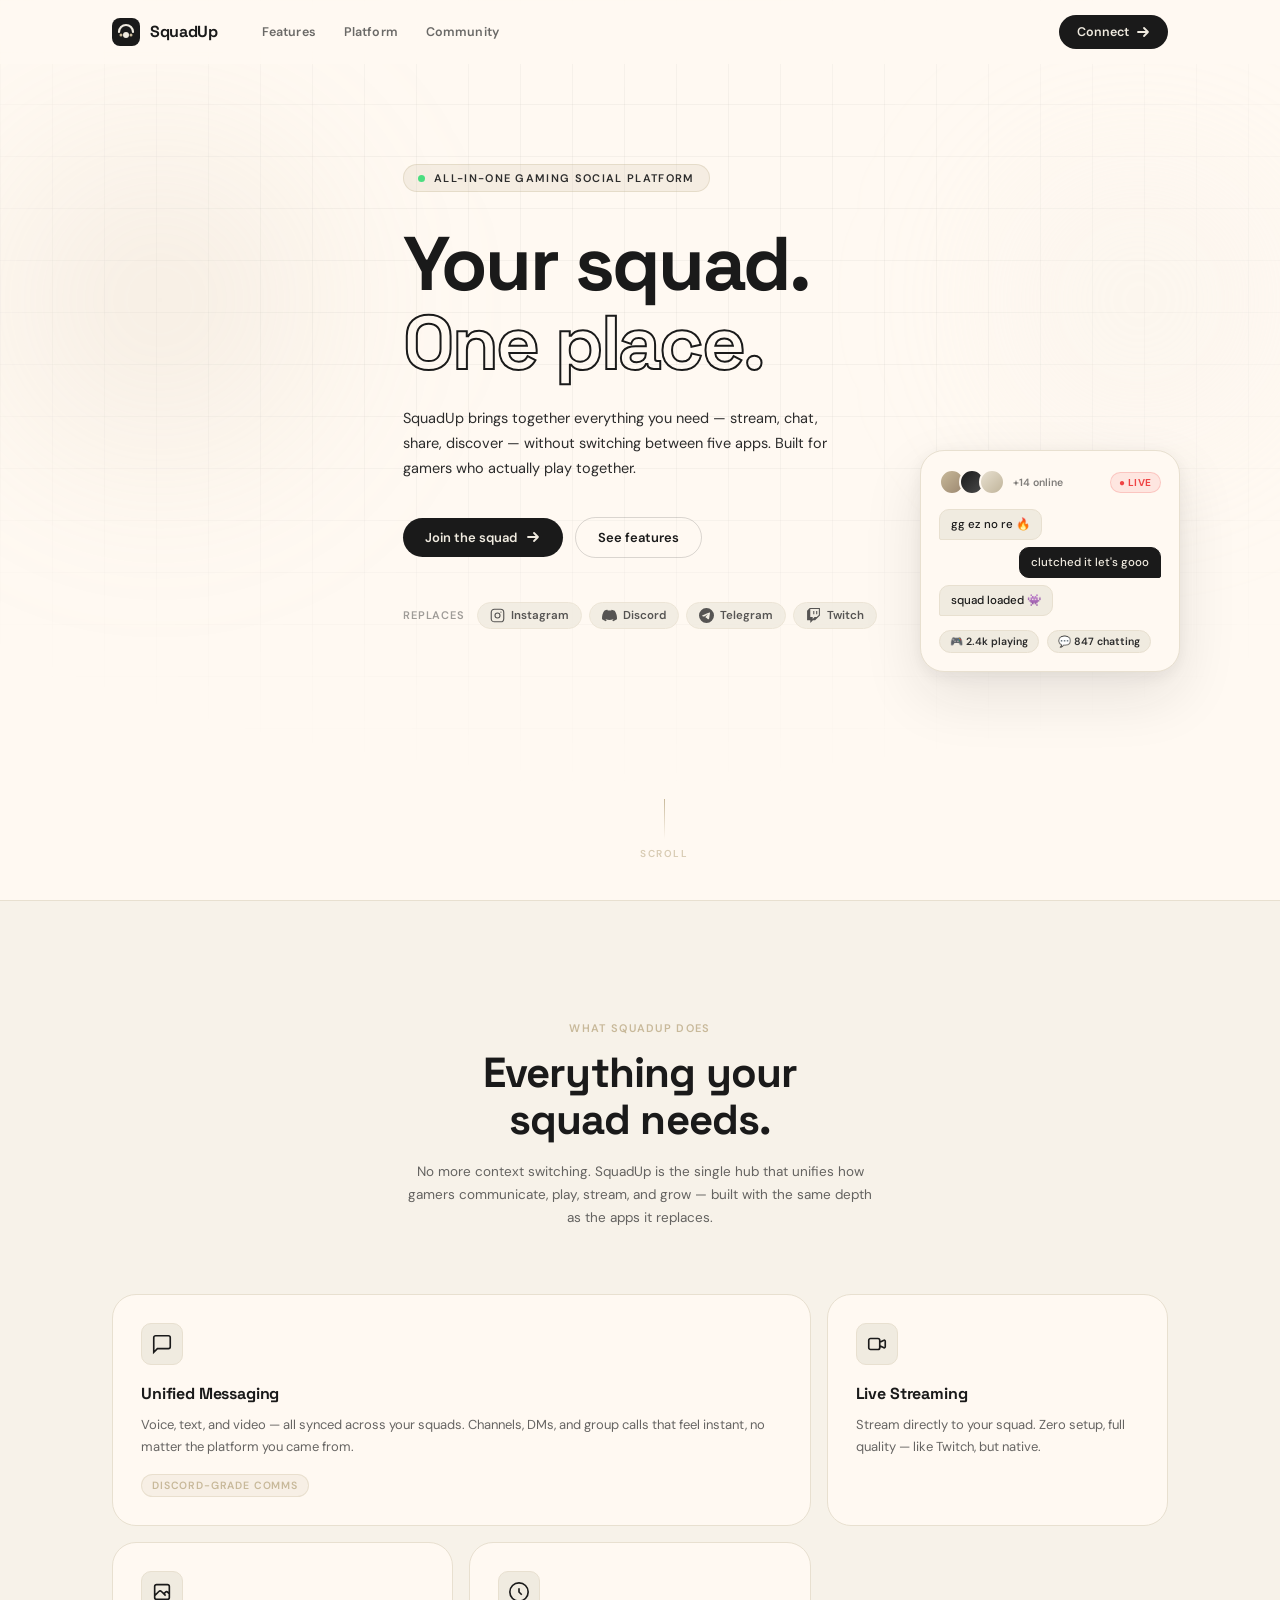
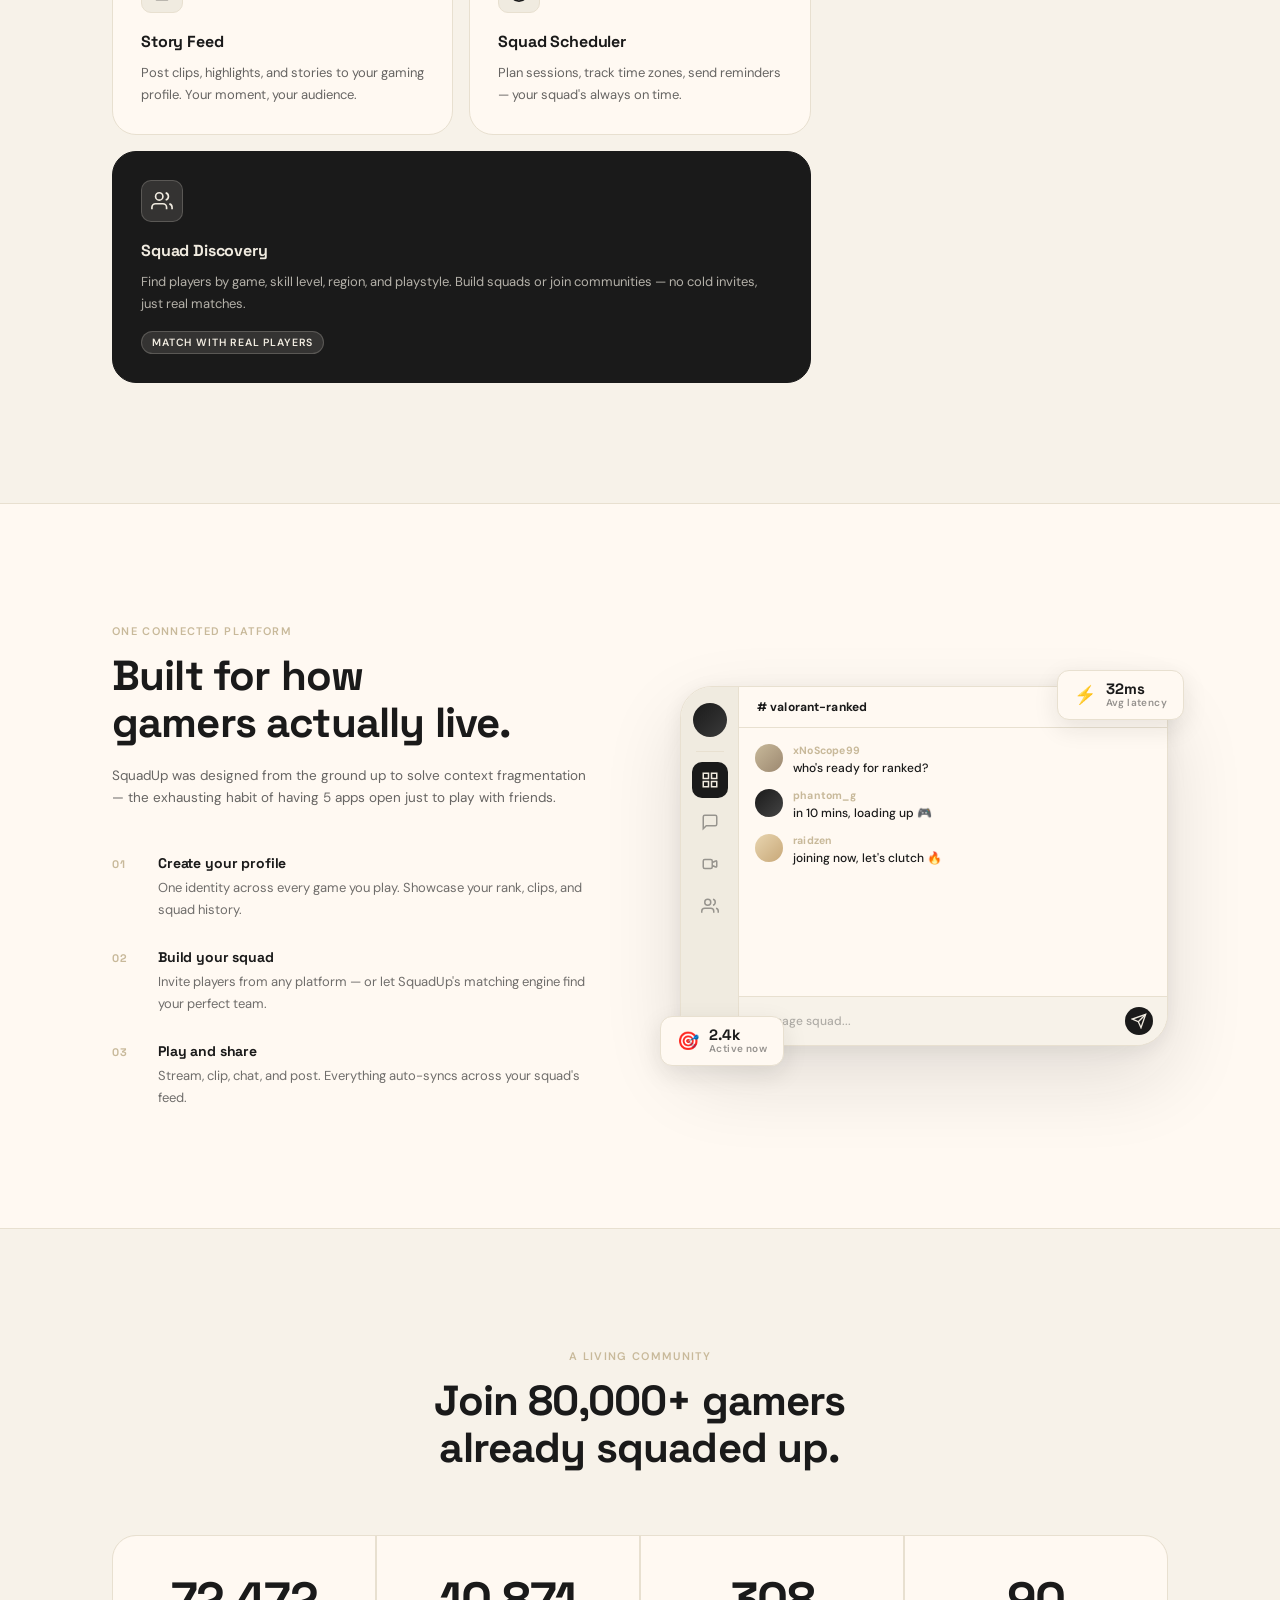
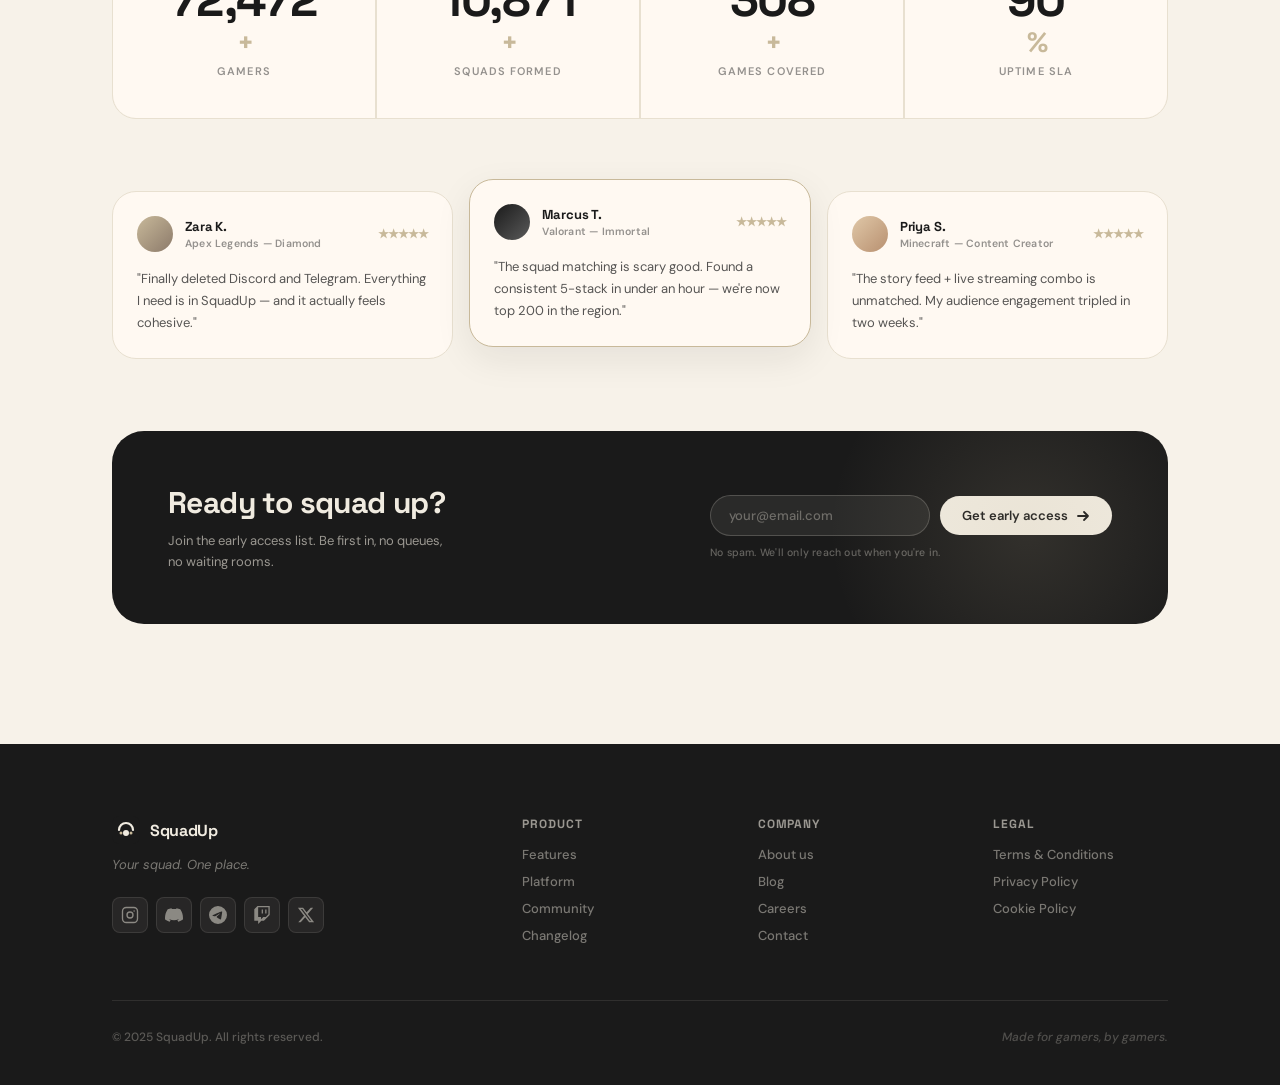
==== index.html @ 1b9f2c8a "Add files via upload" ====
<!DOCTYPE html>
<html lang="en">
<head>
  <meta charset="UTF-8" />
  <meta name="viewport" content="width=device-width, initial-scale=1.0"/>
  <title>SquadUp — One Platform. Every Gamer.</title>
  <link rel="stylesheet" href="style.css" />
  <link rel="preconnect" href="https://fonts.googleapis.com" />
  <link rel="preconnect" href="https://fonts.gstatic.com" crossorigin />
  <link href="https://fonts.googleapis.com/css2?family=DM+Sans:wght@300;400;500;600;700&family=Space+Grotesk:wght@400;500;600;700&display=swap" rel="stylesheet" />
</head>
<body>

  <!-- ═══════════════════ NAVBAR ═══════════════════ -->
  <nav class="navbar" id="navbar">
    <div class="nav-inner">
      <a href="#" class="nav-logo">
        <div class="logo-mark">
          <svg width="28" height="28" viewBox="0 0 28 28" fill="none" xmlns="http://www.w3.org/2000/svg">
            <rect width="28" height="28" rx="8" fill="#1a1a1a"/>
            <path d="M7 14C7 10.134 10.134 7 14 7C17.866 7 21 10.134 21 14" stroke="#f0ebe0" stroke-width="2.2" stroke-linecap="round"/>
            <circle cx="14" cy="17" r="3" fill="#f0ebe0"/>
            <circle cx="9" cy="17" r="1.5" fill="#c8b99a"/>
            <circle cx="19" cy="17" r="1.5" fill="#c8b99a"/>
          </svg>
        </div>
        <span class="logo-text">SquadUp</span>
      </a>

      <ul class="nav-links">
        <li><a href="#features" class="nav-link">Features</a></li>
        <li><a href="#platform" class="nav-link">Platform</a></li>
        <li><a href="#community" class="nav-link">Community</a></li>
      </ul>

      <div class="nav-right">
        <a href="#connect" class="btn-connect">
          <span>Connect</span>
          <svg width="14" height="14" viewBox="0 0 14 14" fill="none">
            <path d="M2 7H12M12 7L8 3M12 7L8 11" stroke="currentColor" stroke-width="1.8" stroke-linecap="round" stroke-linejoin="round"/>
          </svg>
        </a>
      </div>

      <button class="nav-hamburger" id="navHamburger" aria-label="Menu">
        <span></span><span></span><span></span>
      </button>
    </div>

    <!-- Mobile menu -->
    <div class="mobile-menu" id="mobileMenu">
      <a href="#features" class="mobile-link">Features</a>
      <a href="#platform" class="mobile-link">Platform</a>
      <a href="#community" class="mobile-link">Community</a>
      <a href="#connect" class="btn-connect mobile-btn">Connect</a>
    </div>
  </nav>

  <!-- ═══════════════════ HERO ═══════════════════ -->
  <section class="hero" id="hero">
    <div class="hero-bg-grid"></div>

    <div class="hero-orb hero-orb--1"></div>
    <div class="hero-orb hero-orb--2"></div>

    <div class="hero-inner">
      <div class="hero-eyebrow reveal">
        <span class="dot-pulse"></span>
        All-in-one gaming social platform
      </div>

      <h1 class="hero-title reveal reveal--delay-1">
        Your squad.<br/>
        <em>One place.</em>
      </h1>

      <p class="hero-sub reveal reveal--delay-2">
        SquadUp brings together everything you need — stream, chat, share, discover —
        without switching between five apps. Built for gamers who actually play together.
      </p>

      <div class="hero-cta reveal reveal--delay-3">
        <a href="#connect" class="btn-primary">
          Join the squad
          <svg width="16" height="16" viewBox="0 0 16 16" fill="none">
            <path d="M3 8H13M13 8L9 4M13 8L9 12" stroke="currentColor" stroke-width="1.8" stroke-linecap="round" stroke-linejoin="round"/>
          </svg>
        </a>
        <a href="#features" class="btn-ghost">See features</a>
      </div>

      <div class="hero-platforms reveal reveal--delay-4">
        <span class="platform-label">Replaces</span>
        <div class="platform-pills">
          <div class="pill">
            <!-- Instagram icon -->
            <svg width="15" height="15" viewBox="0 0 24 24" fill="none" stroke="currentColor" stroke-width="1.8"><rect x="2" y="2" width="20" height="20" rx="5" ry="5"/><circle cx="12" cy="12" r="4"/><circle cx="17.5" cy="6.5" r="1" fill="currentColor" stroke="none"/></svg>
            Instagram
          </div>
          <div class="pill">
            <!-- Discord icon -->
            <svg width="15" height="15" viewBox="0 0 24 24" fill="currentColor"><path d="M20.317 4.37a19.791 19.791 0 0 0-4.885-1.515.074.074 0 0 0-.079.037c-.21.375-.444.864-.608 1.25a18.27 18.27 0 0 0-5.487 0 12.64 12.64 0 0 0-.617-1.25.077.077 0 0 0-.079-.037A19.736 19.736 0 0 0 3.677 4.37a.07.07 0 0 0-.032.027C.533 9.046-.32 13.58.099 18.057a.082.082 0 0 0 .031.057 19.9 19.9 0 0 0 5.993 3.03.078.078 0 0 0 .084-.028c.462-.63.874-1.295 1.226-1.994a.076.076 0 0 0-.041-.106 13.107 13.107 0 0 1-1.872-.892.077.077 0 0 1-.008-.128 10.2 10.2 0 0 0 .372-.292.074.074 0 0 1 .077-.01c3.928 1.793 8.18 1.793 12.062 0a.074.074 0 0 1 .078.01c.12.098.246.198.373.292a.077.077 0 0 1-.006.127 12.299 12.299 0 0 1-1.873.892.077.077 0 0 0-.041.107c.36.698.772 1.362 1.225 1.993a.076.076 0 0 0 .084.028 19.839 19.839 0 0 0 6.002-3.03.077.077 0 0 0 .032-.054c.5-5.177-.838-9.674-3.549-13.66a.061.061 0 0 0-.031-.03z"/></svg>
            Discord
          </div>
          <div class="pill">
            <!-- Telegram icon -->
            <svg width="15" height="15" viewBox="0 0 24 24" fill="currentColor"><path d="M11.944 0A12 12 0 0 0 0 12a12 12 0 0 0 12 12 12 12 0 0 0 12-12A12 12 0 0 0 12 0a12 12 0 0 0-.056 0zm4.962 7.224c.1-.002.321.023.465.14a.506.506 0 0 1 .171.325c.016.093.036.306.02.472-.18 1.898-.96 6.502-1.36 8.627-.168.9-.499 1.201-.82 1.23-.696.065-1.225-.46-1.9-.902-1.056-.693-1.653-1.124-2.678-1.8-1.185-.78-.417-1.21.258-1.91.177-.184 3.247-2.977 3.307-3.23.007-.032.014-.15-.056-.212s-.174-.041-.249-.024c-.106.024-1.793 1.14-5.061 3.345-.48.33-.913.49-1.302.48-.428-.008-1.252-.241-1.865-.44-.752-.245-1.349-.374-1.297-.789.027-.216.325-.437.893-.663 3.498-1.524 5.83-2.529 6.998-3.014 3.332-1.386 4.025-1.627 4.476-1.635z"/></svg>
            Telegram
          </div>
          <div class="pill">
            <!-- Twitch icon -->
            <svg width="15" height="15" viewBox="0 0 24 24" fill="currentColor"><path d="M11.571 4.714h1.715v5.143H11.57zm4.715 0H18v5.143h-1.714zM6 0L1.714 4.286v15.428h5.143V24l4.286-4.286h3.428L22.286 12V0zm14.571 11.143l-3.428 3.428h-3.429l-3 3v-3H6.857V1.714h13.714z"/></svg>
            Twitch
          </div>
        </div>
      </div>
    </div>

    <div class="hero-scroll-hint reveal reveal--delay-5">
      <div class="scroll-line"></div>
      <span>scroll</span>
    </div>

    <!-- Floating UI card mockup -->
    <div class="hero-card-float reveal reveal--delay-3">
      <div class="card-mock">
        <div class="card-mock-header">
          <div class="avatar-row">
            <div class="avatar av1"></div>
            <div class="avatar av2"></div>
            <div class="avatar av3"></div>
            <span class="av-count">+14 online</span>
          </div>
          <span class="live-badge">● LIVE</span>
        </div>
        <div class="card-mock-body">
          <div class="msg-row">
            <div class="msg-bubble">gg ez no re 🔥</div>
          </div>
          <div class="msg-row msg-row--alt">
            <div class="msg-bubble msg-bubble--alt">clutched it let's gooo</div>
          </div>
          <div class="msg-row">
            <div class="msg-bubble">squad loaded 👾</div>
          </div>
        </div>
        <div class="card-mock-footer">
          <div class="stat-chip">🎮 2.4k playing</div>
          <div class="stat-chip">💬 847 chatting</div>
        </div>
      </div>
    </div>
  </section>

  <!-- ═══════════════════ SECTION 1 — FEATURES ═══════════════════ -->
  <section class="section features-section" id="features">
    <div class="section-inner">
      <div class="section-header reveal">
        <p class="section-eyebrow">What SquadUp does</p>
        <h2 class="section-title">Everything your<br/>squad needs.</h2>
        <p class="section-desc">No more context switching. SquadUp is the single hub that unifies how gamers communicate, play, stream, and grow — built with the same depth as the apps it replaces.</p>
      </div>

      <div class="features-grid">
        <div class="feature-card feature-card--large reveal">
          <div class="feature-icon">
            <svg width="22" height="22" viewBox="0 0 24 24" fill="none" stroke="currentColor" stroke-width="1.8"><path d="M21 15a2 2 0 0 1-2 2H7l-4 4V5a2 2 0 0 1 2-2h14a2 2 0 0 1 2 2z"/></svg>
          </div>
          <h3 class="feature-title">Unified Messaging</h3>
          <p class="feature-body">Voice, text, and video — all synced across your squads. Channels, DMs, and group calls that feel instant, no matter the platform you came from.</p>
          <div class="feature-tag">Discord-grade comms</div>
        </div>

        <div class="feature-card reveal reveal--delay-1">
          <div class="feature-icon">
            <svg width="22" height="22" viewBox="0 0 24 24" fill="none" stroke="currentColor" stroke-width="1.8"><path d="M15 10l4.553-2.069A1 1 0 0 1 21 8.87v6.26a1 1 0 0 1-1.447.9L15 14M3 8a2 2 0 0 1 2-2h8a2 2 0 0 1 2 2v8a2 2 0 0 1-2 2H5a2 2 0 0 1-2-2V8z"/></svg>
          </div>
          <h3 class="feature-title">Live Streaming</h3>
          <p class="feature-body">Stream directly to your squad. Zero setup, full quality — like Twitch, but native.</p>
        </div>

        <div class="feature-card reveal reveal--delay-2">
          <div class="feature-icon">
            <svg width="22" height="22" viewBox="0 0 24 24" fill="none" stroke="currentColor" stroke-width="1.8"><path d="M4 16l4.586-4.586a2 2 0 0 1 2.828 0L16 16m-2-2l1.586-1.586a2 2 0 0 1 2.828 0L20 14m-6-6h.01M6 20h12a2 2 0 0 0 2-2V6a2 2 0 0 0-2-2H6a2 2 0 0 0-2 2v12a2 2 0 0 0 2 2z"/></svg>
          </div>
          <h3 class="feature-title">Story Feed</h3>
          <p class="feature-body">Post clips, highlights, and stories to your gaming profile. Your moment, your audience.</p>
        </div>

        <div class="feature-card reveal reveal--delay-1">
          <div class="feature-icon">
            <svg width="22" height="22" viewBox="0 0 24 24" fill="none" stroke="currentColor" stroke-width="1.8"><circle cx="12" cy="12" r="10"/><path d="M12 8v4l3 3"/></svg>
          </div>
          <h3 class="feature-title">Squad Scheduler</h3>
          <p class="feature-body">Plan sessions, track time zones, send reminders — your squad's always on time.</p>
        </div>

        <div class="feature-card feature-card--large feature-card--dark reveal reveal--delay-2">
          <div class="feature-icon feature-icon--light">
            <svg width="22" height="22" viewBox="0 0 24 24" fill="none" stroke="currentColor" stroke-width="1.8"><path d="M17 21v-2a4 4 0 0 0-4-4H5a4 4 0 0 0-4 4v2"/><circle cx="9" cy="7" r="4"/><path d="M23 21v-2a4 4 0 0 0-3-3.87M16 3.13a4 4 0 0 1 0 7.75"/></svg>
          </div>
          <h3 class="feature-title feature-title--light">Squad Discovery</h3>
          <p class="feature-body feature-body--light">Find players by game, skill level, region, and playstyle. Build squads or join communities — no cold invites, just real matches.</p>
          <div class="feature-tag feature-tag--light">Match with real players</div>
        </div>
      </div>
    </div>
  </section>

  <!-- ═══════════════════ SECTION 2 — PLATFORM ═══════════════════ -->
  <section class="section platform-section" id="platform">
    <div class="section-inner">
      <div class="platform-layout">
        <div class="platform-left reveal">
          <p class="section-eyebrow">One connected platform</p>
          <h2 class="section-title">Built for how<br/>gamers actually live.</h2>
          <p class="section-desc">SquadUp was designed from the ground up to solve context fragmentation — the exhausting habit of having 5 apps open just to play with friends.</p>

          <div class="platform-steps">
            <div class="pstep reveal">
              <div class="pstep-num">01</div>
              <div class="pstep-content">
                <h4>Create your profile</h4>
                <p>One identity across every game you play. Showcase your rank, clips, and squad history.</p>
              </div>
            </div>
            <div class="pstep reveal reveal--delay-1">
              <div class="pstep-num">02</div>
              <div class="pstep-content">
                <h4>Build your squad</h4>
                <p>Invite players from any platform — or let SquadUp's matching engine find your perfect team.</p>
              </div>
            </div>
            <div class="pstep reveal reveal--delay-2">
              <div class="pstep-num">03</div>
              <div class="pstep-content">
                <h4>Play and share</h4>
                <p>Stream, clip, chat, and post. Everything auto-syncs across your squad's feed.</p>
              </div>
            </div>
          </div>
        </div>

        <div class="platform-right reveal reveal--delay-2">
          <div class="platform-visual">
            <!-- Animated app mockup -->
            <div class="app-mockup">
              <div class="app-sidebar">
                <div class="sidebar-avatar main-av"></div>
                <div class="sidebar-divider"></div>
                <div class="sidebar-icon active">
                  <svg width="18" height="18" viewBox="0 0 24 24" fill="none" stroke="currentColor" stroke-width="2"><rect x="3" y="3" width="7" height="7"/><rect x="14" y="3" width="7" height="7"/><rect x="14" y="14" width="7" height="7"/><rect x="3" y="14" width="7" height="7"/></svg>
                </div>
                <div class="sidebar-icon">
                  <svg width="18" height="18" viewBox="0 0 24 24" fill="none" stroke="currentColor" stroke-width="2"><path d="M21 15a2 2 0 0 1-2 2H7l-4 4V5a2 2 0 0 1 2-2h14a2 2 0 0 1 2 2z"/></svg>
                </div>
                <div class="sidebar-icon">
                  <svg width="18" height="18" viewBox="0 0 24 24" fill="none" stroke="currentColor" stroke-width="2"><path d="M15 10l4.553-2.069A1 1 0 0 1 21 8.87v6.26a1 1 0 0 1-1.447.9L15 14M3 8a2 2 0 0 1 2-2h8a2 2 0 0 1 2 2v8a2 2 0 0 1-2 2H5a2 2 0 0 1-2-2V8z"/></svg>
                </div>
                <div class="sidebar-icon">
                  <svg width="18" height="18" viewBox="0 0 24 24" fill="none" stroke="currentColor" stroke-width="2"><path d="M17 21v-2a4 4 0 0 0-4-4H5a4 4 0 0 0-4 4v2"/><circle cx="9" cy="7" r="4"/><path d="M23 21v-2a4 4 0 0 0-3-3.87M16 3.13a4 4 0 0 1 0 7.75"/></svg>
                </div>
              </div>
              <div class="app-main">
                <div class="app-topbar">
                  <span class="app-channel"># valorant-ranked</span>
                  <span class="app-live-dot">● 6 online</span>
                </div>
                <div class="app-messages" id="appMessages">
                  <div class="app-msg">
                    <div class="app-msg-av"></div>
                    <div class="app-msg-content">
                      <span class="app-msg-name">xNoScope99</span>
                      <span class="app-msg-text">who's ready for ranked?</span>
                    </div>
                  </div>
                  <div class="app-msg">
                    <div class="app-msg-av av-b"></div>
                    <div class="app-msg-content">
                      <span class="app-msg-name">phantom_g</span>
                      <span class="app-msg-text">in 10 mins, loading up 🎮</span>
                    </div>
                  </div>
                  <div class="app-msg app-msg--new" id="newMsg" style="opacity:0">
                    <div class="app-msg-av av-c"></div>
                    <div class="app-msg-content">
                      <span class="app-msg-name">raidzen</span>
                      <span class="app-msg-text">joining now, let's clutch 🔥</span>
                    </div>
                  </div>
                </div>
                <div class="app-input-bar">
                  <div class="app-input-fake">Message squad...</div>
                  <div class="app-input-icon">
                    <svg width="16" height="16" viewBox="0 0 24 24" fill="none" stroke="currentColor" stroke-width="2"><line x1="22" y1="2" x2="11" y2="13"/><polygon points="22 2 15 22 11 13 2 9 22 2"/></svg>
                  </div>
                </div>
              </div>
            </div>

            <!-- Floating stats -->
            <div class="float-stat float-stat--1">
              <div class="fstat-icon">🎯</div>
              <div class="fstat-text">
                <span class="fstat-num">2.4k</span>
                <span class="fstat-label">Active now</span>
              </div>
            </div>
            <div class="float-stat float-stat--2">
              <div class="fstat-icon">⚡</div>
              <div class="fstat-text">
                <span class="fstat-num">32ms</span>
                <span class="fstat-label">Avg latency</span>
              </div>
            </div>
          </div>
        </div>
      </div>
    </div>
  </section>

  <!-- ═══════════════════ SECTION 3 — COMMUNITY / CONNECT ═══════════════════ -->
  <section class="section community-section" id="community">
    <div class="section-inner">
      <div class="community-header reveal">
        <p class="section-eyebrow">A living community</p>
        <h2 class="section-title">Join 80,000+ gamers<br/>already squaded up.</h2>
      </div>

      <div class="community-grid">
        <div class="community-stat reveal">
          <span class="cstat-num" data-target="80000">0</span>
          <span class="cstat-unit">+</span>
          <span class="cstat-label">Gamers</span>
        </div>
        <div class="community-stat reveal reveal--delay-1">
          <span class="cstat-num" data-target="12000">0</span>
          <span class="cstat-unit">+</span>
          <span class="cstat-label">Squads formed</span>
        </div>
        <div class="community-stat reveal reveal--delay-2">
          <span class="cstat-num" data-target="340">0</span>
          <span class="cstat-unit">+</span>
          <span class="cstat-label">Games covered</span>
        </div>
        <div class="community-stat reveal reveal--delay-3">
          <span class="cstat-num" data-target="99">0</span>
          <span class="cstat-unit">%</span>
          <span class="cstat-label">Uptime SLA</span>
        </div>
      </div>

      <div class="testimonials reveal reveal--delay-1">
        <div class="tcard">
          <div class="tcard-top">
            <div class="tcard-avatar ta1"></div>
            <div>
              <p class="tcard-name">Zara K.</p>
              <p class="tcard-game">Apex Legends — Diamond</p>
            </div>
            <div class="tcard-stars">★★★★★</div>
          </div>
          <p class="tcard-text">"Finally deleted Discord and Telegram. Everything I need is in SquadUp — and it actually feels cohesive."</p>
        </div>
        <div class="tcard tcard--mid">
          <div class="tcard-top">
            <div class="tcard-avatar ta2"></div>
            <div>
              <p class="tcard-name">Marcus T.</p>
              <p class="tcard-game">Valorant — Immortal</p>
            </div>
            <div class="tcard-stars">★★★★★</div>
          </div>
          <p class="tcard-text">"The squad matching is scary good. Found a consistent 5-stack in under an hour — we're now top 200 in the region."</p>
        </div>
        <div class="tcard">
          <div class="tcard-top">
            <div class="tcard-avatar ta3"></div>
            <div>
              <p class="tcard-name">Priya S.</p>
              <p class="tcard-game">Minecraft — Content Creator</p>
            </div>
            <div class="tcard-stars">★★★★★</div>
          </div>
          <p class="tcard-text">"The story feed + live streaming combo is unmatched. My audience engagement tripled in two weeks."</p>
        </div>
      </div>

      <!-- CTA Banner -->
      <div class="cta-banner reveal reveal--delay-2" id="connect">
        <div class="cta-banner-inner">
          <div class="cta-banner-glow"></div>
          <div class="cta-left">
            <h3 class="cta-title">Ready to squad up?</h3>
            <p class="cta-body">Join the early access list. Be first in, no queues, no waiting rooms.</p>
          </div>
          <div class="cta-right">
            <div class="cta-input-row">
              <input type="email" class="cta-input" placeholder="your@email.com" />
              <button class="btn-primary cta-btn">
                Get early access
                <svg width="14" height="14" viewBox="0 0 14 14" fill="none">
                  <path d="M2 7H12M12 7L8 3M12 7L8 11" stroke="currentColor" stroke-width="1.8" stroke-linecap="round" stroke-linejoin="round"/>
                </svg>
              </button>
            </div>
            <p class="cta-note">No spam. We'll only reach out when you're in.</p>
          </div>
        </div>
      </div>
    </div>
  </section>

  <!-- ═══════════════════ FOOTER ═══════════════════ -->
  <footer class="footer">
    <div class="footer-inner">
      <div class="footer-top">
        <div class="footer-brand">
          <a href="#" class="nav-logo footer-logo">
            <div class="logo-mark">
              <svg width="28" height="28" viewBox="0 0 28 28" fill="none">
                <rect width="28" height="28" rx="8" fill="#1a1a1a"/>
                <path d="M7 14C7 10.134 10.134 7 14 7C17.866 7 21 10.134 21 14" stroke="#f0ebe0" stroke-width="2.2" stroke-linecap="round"/>
                <circle cx="14" cy="17" r="3" fill="#f0ebe0"/>
                <circle cx="9" cy="17" r="1.5" fill="#c8b99a"/>
                <circle cx="19" cy="17" r="1.5" fill="#c8b99a"/>
              </svg>
            </div>
            <span class="logo-text">SquadUp</span>
          </a>
          <p class="footer-tagline">Your squad. One place.</p>

          <div class="footer-socials">
            <!-- Instagram -->
            <a href="#" class="social-icon" aria-label="Instagram">
              <svg width="18" height="18" viewBox="0 0 24 24" fill="none" stroke="currentColor" stroke-width="1.8"><rect x="2" y="2" width="20" height="20" rx="5" ry="5"/><circle cx="12" cy="12" r="4"/><circle cx="17.5" cy="6.5" r="1" fill="currentColor" stroke="none"/></svg>
            </a>
            <!-- Discord -->
            <a href="#" class="social-icon" aria-label="Discord">
              <svg width="18" height="18" viewBox="0 0 24 24" fill="currentColor"><path d="M20.317 4.37a19.791 19.791 0 0 0-4.885-1.515.074.074 0 0 0-.079.037c-.21.375-.444.864-.608 1.25a18.27 18.27 0 0 0-5.487 0 12.64 12.64 0 0 0-.617-1.25.077.077 0 0 0-.079-.037A19.736 19.736 0 0 0 3.677 4.37a.07.07 0 0 0-.032.027C.533 9.046-.32 13.58.099 18.057a.082.082 0 0 0 .031.057 19.9 19.9 0 0 0 5.993 3.03.078.078 0 0 0 .084-.028c.462-.63.874-1.295 1.226-1.994a.076.076 0 0 0-.041-.106 13.107 13.107 0 0 1-1.872-.892.077.077 0 0 1-.008-.128 10.2 10.2 0 0 0 .372-.292.074.074 0 0 1 .077-.01c3.928 1.793 8.18 1.793 12.062 0a.074.074 0 0 1 .078.01c.12.098.246.198.373.292a.077.077 0 0 1-.006.127 12.299 12.299 0 0 1-1.873.892.077.077 0 0 0-.041.107c.36.698.772 1.362 1.225 1.993a.076.076 0 0 0 .084.028 19.839 19.839 0 0 0 6.002-3.03.077.077 0 0 0 .032-.054c.5-5.177-.838-9.674-3.549-13.66a.061.061 0 0 0-.031-.03z"/></svg>
            </a>
            <!-- Telegram -->
            <a href="#" class="social-icon" aria-label="Telegram">
              <svg width="18" height="18" viewBox="0 0 24 24" fill="currentColor"><path d="M11.944 0A12 12 0 0 0 0 12a12 12 0 0 0 12 12 12 12 0 0 0 12-12A12 12 0 0 0 12 0a12 12 0 0 0-.056 0zm4.962 7.224c.1-.002.321.023.465.14a.506.506 0 0 1 .171.325c.016.093.036.306.02.472-.18 1.898-.96 6.502-1.36 8.627-.168.9-.499 1.201-.82 1.23-.696.065-1.225-.46-1.9-.902-1.056-.693-1.653-1.124-2.678-1.8-1.185-.78-.417-1.21.258-1.91.177-.184 3.247-2.977 3.307-3.23.007-.032.014-.15-.056-.212s-.174-.041-.249-.024c-.106.024-1.793 1.14-5.061 3.345-.48.33-.913.49-1.302.48-.428-.008-1.252-.241-1.865-.44-.752-.245-1.349-.374-1.297-.789.027-.216.325-.437.893-.663 3.498-1.524 5.83-2.529 6.998-3.014 3.332-1.386 4.025-1.627 4.476-1.635z"/></svg>
            </a>
            <!-- Twitch -->
            <a href="#" class="social-icon" aria-label="Twitch">
              <svg width="18" height="18" viewBox="0 0 24 24" fill="currentColor"><path d="M11.571 4.714h1.715v5.143H11.57zm4.715 0H18v5.143h-1.714zM6 0L1.714 4.286v15.428h5.143V24l4.286-4.286h3.428L22.286 12V0zm14.571 11.143l-3.428 3.428h-3.429l-3 3v-3H6.857V1.714h13.714z"/></svg>
            </a>
            <!-- Twitter/X -->
            <a href="#" class="social-icon" aria-label="Twitter">
              <svg width="18" height="18" viewBox="0 0 24 24" fill="currentColor"><path d="M18.244 2.25h3.308l-7.227 8.26 8.502 11.24H16.17l-5.214-6.817L4.99 21.75H1.68l7.73-8.835L1.254 2.25H8.08l4.713 6.231zm-1.161 17.52h1.833L7.084 4.126H5.117z"/></svg>
            </a>
          </div>
        </div>

        <div class="footer-links-group">
          <h4 class="footer-group-title">Product</h4>
          <a href="#features" class="footer-link">Features</a>
          <a href="#platform" class="footer-link">Platform</a>
          <a href="#community" class="footer-link">Community</a>
          <a href="#" class="footer-link">Changelog</a>
        </div>

        <div class="footer-links-group">
          <h4 class="footer-group-title">Company</h4>
          <a href="#" class="footer-link">About us</a>
          <a href="#" class="footer-link">Blog</a>
          <a href="#" class="footer-link">Careers</a>
          <a href="#" class="footer-link">Contact</a>
        </div>

        <div class="footer-links-group">
          <h4 class="footer-group-title">Legal</h4>
          <a href="#" class="footer-link">Terms & Conditions</a>
          <a href="#" class="footer-link">Privacy Policy</a>
          <a href="#" class="footer-link">Cookie Policy</a>
        </div>
      </div>

      <div class="footer-bottom">
        <p class="footer-copy">© 2025 SquadUp. All rights reserved.</p>
        <p class="footer-made">Made for gamers, by gamers.</p>
      </div>
    </div>
  </footer>

  <script src="main.js"></script>
</body>
</html>
---- style.css ----
/* ═══════════════════════════════════════════════════════
   SQUADUP — style.css
═══════════════════════════════════════════════════════ */

*, *::before, *::after { box-sizing: border-box; margin: 0; padding: 0; }

:root {
  --ink:        #1a1a1a;
  --charcoal:   #2c2c2c;
  --cream:      #f0ebe0;
  --warm-sand:  #e8e0d0;
  --muted-gold: #c8b99a;
  --off-white:  #fff9f2;
  --beige-mid:  #f7f2e9;
  --border:     rgba(26,26,26,0.10);
  --border-mid: rgba(26,26,26,0.16);

  --font-display: 'Space Grotesk', sans-serif;
  --font-body:    'DM Sans', sans-serif;

  --nav-h:     64px;
  --radius-sm: 10px;
  --radius-md: 16px;
  --radius-lg: 24px;
  --radius-xl: 32px;

  --ease-out: cubic-bezier(0.16, 1, 0.3, 1);
  --ease-in-out: cubic-bezier(0.45, 0, 0.55, 1);
}

html { scroll-behavior: smooth; }

body {
  font-family: var(--font-body);
  font-size: 13px;
  font-weight: 600;
  color: var(--ink);
  background: var(--off-white);
  -webkit-font-smoothing: antialiased;
  overflow-x: hidden;
}

/* ── SCROLLBAR ── */
::-webkit-scrollbar { width: 6px; }
::-webkit-scrollbar-track { background: var(--off-white); }
::-webkit-scrollbar-thumb { background: var(--warm-sand); border-radius: 99px; }

/* ══════════════════════════════════════════
   SHARED UTILITIES
══════════════════════════════════════════ */
.section-inner {
  max-width: 1120px;
  margin: 0 auto;
  padding: 0 32px;
}

.section-eyebrow {
  font-family: var(--font-body);
  font-size: 11px;
  font-weight: 600;
  letter-spacing: 0.12em;
  text-transform: uppercase;
  color: var(--muted-gold);
  margin-bottom: 14px;
}

.section-title {
  font-family: var(--font-display);
  font-size: clamp(28px, 4vw, 42px);
  font-weight: 700;
  line-height: 1.12;
  color: var(--ink);
  margin-bottom: 18px;
  letter-spacing: -0.02em;
}

.section-desc {
  font-size: 13.5px;
  font-weight: 400;
  line-height: 1.7;
  color: var(--charcoal);
  opacity: 0.72;
  max-width: 480px;
}

/* ── BUTTONS ── */
.btn-primary {
  display: inline-flex;
  align-items: center;
  gap: 8px;
  padding: 11px 22px;
  background: var(--ink);
  color: var(--cream);
  font-family: var(--font-body);
  font-size: 13px;
  font-weight: 600;
  border-radius: 99px;
  text-decoration: none;
  border: none;
  cursor: pointer;
  transition: background 0.2s, transform 0.2s var(--ease-out), box-shadow 0.2s;
}
.btn-primary:hover {
  background: var(--charcoal);
  transform: translateY(-1px);
  box-shadow: 0 8px 24px rgba(26,26,26,0.18);
}
.btn-primary:active { transform: translateY(0); }

.btn-ghost {
  display: inline-flex;
  align-items: center;
  gap: 8px;
  padding: 11px 22px;
  background: transparent;
  color: var(--ink);
  font-family: var(--font-body);
  font-size: 13px;
  font-weight: 600;
  border-radius: 99px;
  text-decoration: none;
  border: 1.5px solid var(--border-mid);
  cursor: pointer;
  transition: border-color 0.2s, background 0.2s, transform 0.2s;
}
.btn-ghost:hover {
  border-color: var(--ink);
  background: rgba(26,26,26,0.04);
  transform: translateY(-1px);
}

/* ── REVEAL ANIMATION ── */
.reveal {
  opacity: 0;
  transform: translateY(24px);
  transition: opacity 0.7s var(--ease-out), transform 0.7s var(--ease-out);
}
.reveal.in-view {
  opacity: 1;
  transform: translateY(0);
}
.reveal--delay-1 { transition-delay: 0.1s; }
.reveal--delay-2 { transition-delay: 0.2s; }
.reveal--delay-3 { transition-delay: 0.3s; }
.reveal--delay-4 { transition-delay: 0.4s; }
.reveal--delay-5 { transition-delay: 0.5s; }

@media (prefers-reduced-motion: reduce) {
  .reveal { opacity: 1; transform: none; transition: none; }
}

/* ══════════════════════════════════════════
   NAVBAR
══════════════════════════════════════════ */
.navbar {
  position: fixed;
  top: 0;
  left: 0;
  right: 0;
  z-index: 100;
  height: var(--nav-h);
  background: rgba(255, 249, 242, 0.82);
  backdrop-filter: blur(18px);
  -webkit-backdrop-filter: blur(18px);
  border-bottom: 1px solid transparent;
  transition: border-color 0.3s, box-shadow 0.3s, background 0.3s;
}
.navbar.scrolled {
  border-color: var(--border);
  box-shadow: 0 2px 20px rgba(26,26,26,0.06);
}

.nav-inner {
  max-width: 1120px;
  margin: 0 auto;
  padding: 0 32px;
  height: 100%;
  display: flex;
  align-items: center;
  gap: 40px;
}

.nav-logo {
  display: flex;
  align-items: center;
  gap: 10px;
  text-decoration: none;
  flex-shrink: 0;
}

.logo-mark {
  display: flex;
  align-items: center;
  transition: transform 0.3s var(--ease-out);
}
.nav-logo:hover .logo-mark { transform: rotate(-6deg) scale(1.05); }

.logo-text {
  font-family: var(--font-display);
  font-size: 16px;
  font-weight: 700;
  color: var(--ink);
  letter-spacing: -0.02em;
}

.nav-links {
  display: flex;
  list-style: none;
  gap: 28px;
  margin-left: 4px;
}
.nav-link {
  font-size: 12.5px;
  font-weight: 600;
  color: var(--charcoal);
  text-decoration: none;
  opacity: 0.7;
  transition: opacity 0.2s, color 0.2s;
  letter-spacing: 0.01em;
}
.nav-link:hover { opacity: 1; color: var(--ink); }

.nav-right { margin-left: auto; }

.btn-connect {
  display: inline-flex;
  align-items: center;
  gap: 7px;
  padding: 9px 18px;
  background: var(--ink);
  color: var(--cream);
  font-family: var(--font-body);
  font-size: 12.5px;
  font-weight: 600;
  border-radius: 99px;
  text-decoration: none;
  transition: background 0.2s, transform 0.2s, box-shadow 0.2s;
}
.btn-connect:hover {
  background: var(--charcoal);
  transform: translateY(-1px);
  box-shadow: 0 6px 20px rgba(26,26,26,0.2);
}
.btn-connect svg { transition: transform 0.2s; }
.btn-connect:hover svg { transform: translateX(3px); }

.nav-hamburger {
  display: none;
  flex-direction: column;
  gap: 5px;
  background: none;
  border: none;
  cursor: pointer;
  padding: 4px;
  margin-left: auto;
}
.nav-hamburger span {
  display: block;
  width: 22px;
  height: 2px;
  background: var(--ink);
  border-radius: 2px;
  transition: transform 0.3s, opacity 0.3s;
}
.nav-hamburger.open span:nth-child(1) { transform: translateY(7px) rotate(45deg); }
.nav-hamburger.open span:nth-child(2) { opacity: 0; }
.nav-hamburger.open span:nth-child(3) { transform: translateY(-7px) rotate(-45deg); }

.mobile-menu {
  display: none;
  flex-direction: column;
  gap: 2px;
  padding: 16px 24px 20px;
  background: rgba(255,249,242,0.97);
  border-top: 1px solid var(--border);
  max-height: 0;
  overflow: hidden;
  transition: max-height 0.4s var(--ease-out), padding 0.3s;
}
.mobile-menu.open {
  max-height: 320px;
}
.mobile-link {
  font-size: 14px;
  font-weight: 600;
  color: var(--ink);
  text-decoration: none;
  padding: 10px 0;
  border-bottom: 1px solid var(--border);
  opacity: 0.75;
  transition: opacity 0.2s;
}
.mobile-link:hover { opacity: 1; }
.mobile-btn { display: inline-flex; margin-top: 12px; width: fit-content; }

/* ══════════════════════════════════════════
   HERO
══════════════════════════════════════════ */
.hero {
  position: relative;
  min-height: 100vh;
  padding: calc(var(--nav-h) + 80px) 32px 80px;
  display: flex;
  align-items: flex-start;
  justify-content: center;
  overflow: hidden;
  background: var(--off-white);
}

.hero-bg-grid {
  position: absolute;
  inset: 0;
  background-image:
    linear-gradient(var(--border) 1px, transparent 1px),
    linear-gradient(90deg, var(--border) 1px, transparent 1px);
  background-size: 52px 52px;
  mask-image: radial-gradient(ellipse 80% 60% at 50% 30%, black 30%, transparent 100%);
  opacity: 0.4;
}

.hero-orb {
  position: absolute;
  border-radius: 50%;
  filter: blur(80px);
  pointer-events: none;
}
.hero-orb--1 {
  width: 480px;
  height: 480px;
  background: radial-gradient(circle, rgba(200,185,154,0.22) 0%, transparent 70%);
  top: 60px;
  left: -80px;
  animation: orbDrift 12s ease-in-out infinite alternate;
}
.hero-orb--2 {
  width: 360px;
  height: 360px;
  background: radial-gradient(circle, rgba(240,235,224,0.4) 0%, transparent 70%);
  top: 120px;
  right: -40px;
  animation: orbDrift 16s ease-in-out infinite alternate-reverse;
}

@keyframes orbDrift {
  0%   { transform: translate(0, 0) scale(1); }
  100% { transform: translate(20px, 30px) scale(1.05); }
}

.hero-inner {
  position: relative;
  z-index: 2;
  max-width: 600px;
  padding-top: 20px;
}

.hero-eyebrow {
  display: inline-flex;
  align-items: center;
  gap: 9px;
  font-size: 11px;
  font-weight: 600;
  letter-spacing: 0.12em;
  text-transform: uppercase;
  color: var(--charcoal);
  opacity: 0.7;
  background: rgba(200,185,154,0.18);
  padding: 6px 14px;
  border-radius: 99px;
  border: 1px solid rgba(200,185,154,0.35);
  margin-bottom: 32px;
}

.dot-pulse {
  display: inline-block;
  width: 7px;
  height: 7px;
  background: #4ade80;
  border-radius: 50%;
  box-shadow: 0 0 0 0 rgba(74,222,128,0.5);
  animation: pulse 2s ease-out infinite;
}
@keyframes pulse {
  0%   { box-shadow: 0 0 0 0 rgba(74,222,128,0.5); }
  70%  { box-shadow: 0 0 0 7px rgba(74,222,128,0); }
  100% { box-shadow: 0 0 0 0 rgba(74,222,128,0); }
}

.hero-title {
  font-family: var(--font-display);
  font-size: clamp(46px, 7vw, 76px);
  font-weight: 700;
  line-height: 1.04;
  letter-spacing: -0.03em;
  color: var(--ink);
  margin-bottom: 24px;
}
.hero-title em {
  font-style: normal;
  color: transparent;
  -webkit-text-stroke: 2px var(--ink);
  background: none;
  /* Outlined text — the signature typographic risk */
}

.hero-sub {
  font-size: 14.5px;
  font-weight: 400;
  line-height: 1.72;
  color: var(--charcoal);
  opacity: 0.75;
  margin-bottom: 36px;
  max-width: 440px;
}

.hero-cta {
  display: flex;
  align-items: center;
  gap: 12px;
  flex-wrap: wrap;
  margin-bottom: 44px;
}

.hero-platforms {
  display: flex;
  align-items: center;
  gap: 12px;
  flex-wrap: wrap;
}
.platform-label {
  font-size: 11px;
  font-weight: 600;
  letter-spacing: 0.08em;
  text-transform: uppercase;
  color: var(--charcoal);
  opacity: 0.45;
}
.platform-pills {
  display: flex;
  gap: 7px;
  flex-wrap: wrap;
}
.pill {
  display: inline-flex;
  align-items: center;
  gap: 6px;
  padding: 5px 12px;
  background: var(--cream);
  border: 1px solid var(--warm-sand);
  border-radius: 99px;
  font-size: 11.5px;
  font-weight: 600;
  color: var(--charcoal);
  opacity: 0.8;
  transition: opacity 0.2s, transform 0.2s;
}
.pill:hover { opacity: 1; transform: translateY(-1px); }

/* Scroll hint */
.hero-scroll-hint {
  position: absolute;
  bottom: 40px;
  left: 50%;
  transform: translateX(-50%);
  display: flex;
  flex-direction: column;
  align-items: center;
  gap: 8px;
  z-index: 2;
}
.scroll-line {
  width: 1px;
  height: 40px;
  background: linear-gradient(to bottom, var(--muted-gold), transparent);
  animation: scrollPulse 2.5s ease-in-out infinite;
}
@keyframes scrollPulse {
  0%, 100% { opacity: 0.3; transform: scaleY(0.8); }
  50%       { opacity: 1;   transform: scaleY(1); }
}
.hero-scroll-hint span {
  font-size: 10px;
  font-weight: 600;
  letter-spacing: 0.15em;
  text-transform: uppercase;
  color: var(--muted-gold);
  opacity: 0.7;
}

/* ── Floating card mockup ── */
.hero-card-float {
  position: absolute;
  right: max(40px, calc((100vw - 1120px) / 2 + 20px));
  top: 50%;
  transform: translateY(-40%);
  z-index: 3;
  perspective: 1000px;
}

.card-mock {
  width: 260px;
  background: var(--off-white);
  border: 1px solid var(--warm-sand);
  border-radius: var(--radius-lg);
  padding: 18px;
  box-shadow: 0 24px 60px rgba(26,26,26,0.10), 0 4px 16px rgba(26,26,26,0.06);
  animation: floatCard 6s ease-in-out infinite;
}
@keyframes floatCard {
  0%, 100% { transform: translateY(0) rotate3d(0,1,0,0deg); }
  50%       { transform: translateY(-10px) rotate3d(0,1,0,1deg); }
}

.card-mock-header {
  display: flex;
  align-items: center;
  justify-content: space-between;
  margin-bottom: 14px;
}
.avatar-row {
  display: flex;
  align-items: center;
}
.avatar {
  width: 26px;
  height: 26px;
  border-radius: 50%;
  border: 2px solid var(--off-white);
  margin-left: -6px;
}
.avatar:first-child { margin-left: 0; }
.av1 { background: linear-gradient(135deg, #c8b99a, #9c8870); }
.av2 { background: linear-gradient(135deg, #1a1a1a, #4a4a4a); }
.av3 { background: linear-gradient(135deg, #e8e0d0, #c0b49a); }
.av-count {
  font-size: 10.5px;
  font-weight: 600;
  color: var(--charcoal);
  opacity: 0.6;
  margin-left: 8px;
}
.live-badge {
  font-size: 10px;
  font-weight: 700;
  color: #ef4444;
  background: rgba(239,68,68,0.1);
  border: 1px solid rgba(239,68,68,0.2);
  padding: 3px 8px;
  border-radius: 99px;
  letter-spacing: 0.05em;
  animation: livePulse 2s ease-in-out infinite;
}
@keyframes livePulse {
  0%, 100% { opacity: 0.8; }
  50%       { opacity: 1; }
}

.card-mock-body {
  display: flex;
  flex-direction: column;
  gap: 7px;
  margin-bottom: 14px;
}
.msg-row { display: flex; }
.msg-row--alt { justify-content: flex-end; }
.msg-bubble {
  background: var(--cream);
  border: 1px solid var(--warm-sand);
  border-radius: 10px 10px 10px 2px;
  padding: 7px 11px;
  font-size: 11.5px;
  font-weight: 500;
  color: var(--ink);
  max-width: 80%;
}
.msg-bubble--alt {
  background: var(--ink);
  color: var(--cream);
  border-color: var(--ink);
  border-radius: 10px 10px 2px 10px;
}

.card-mock-footer {
  display: flex;
  gap: 8px;
}
.stat-chip {
  font-size: 10.5px;
  font-weight: 600;
  padding: 4px 10px;
  background: var(--cream);
  border: 1px solid var(--warm-sand);
  border-radius: 99px;
  color: var(--charcoal);
}

/* ══════════════════════════════════════════
   SECTION 1 — FEATURES
══════════════════════════════════════════ */
.features-section {
  padding: 120px 0;
  background: var(--beige-mid);
  border-top: 1px solid var(--warm-sand);
  border-bottom: 1px solid var(--warm-sand);
}

.section-header {
  text-align: center;
  margin-bottom: 64px;
}
.section-header .section-desc {
  margin: 0 auto;
}

.features-grid {
  display: grid;
  grid-template-columns: repeat(3, 1fr);
  grid-template-rows: auto auto;
  gap: 16px;
}

.feature-card {
  background: var(--off-white);
  border: 1px solid var(--warm-sand);
  border-radius: var(--radius-lg);
  padding: 28px;
  transition: transform 0.3s var(--ease-out), box-shadow 0.3s, border-color 0.3s;
}
.feature-card:hover {
  transform: translateY(-4px);
  box-shadow: 0 16px 48px rgba(26,26,26,0.08);
  border-color: var(--muted-gold);
}

.feature-card--large {
  grid-column: span 2;
}

.feature-card--dark {
  background: var(--ink);
  border-color: var(--ink);
}
.feature-card--dark:hover { border-color: var(--charcoal); }

.feature-icon {
  width: 42px;
  height: 42px;
  display: flex;
  align-items: center;
  justify-content: center;
  background: var(--cream);
  border: 1px solid var(--warm-sand);
  border-radius: var(--radius-sm);
  margin-bottom: 18px;
  color: var(--ink);
}
.feature-icon--light {
  background: rgba(240,235,224,0.12);
  border-color: rgba(240,235,224,0.2);
  color: var(--cream);
}

.feature-title {
  font-family: var(--font-display);
  font-size: 16px;
  font-weight: 700;
  color: var(--ink);
  margin-bottom: 10px;
  letter-spacing: -0.01em;
}
.feature-title--light { color: var(--cream); }

.feature-body {
  font-size: 13px;
  font-weight: 400;
  line-height: 1.7;
  color: var(--charcoal);
  opacity: 0.72;
}
.feature-body--light { color: var(--cream); opacity: 0.72; }

.feature-tag {
  display: inline-block;
  margin-top: 16px;
  font-size: 10.5px;
  font-weight: 600;
  letter-spacing: 0.08em;
  text-transform: uppercase;
  color: var(--muted-gold);
  background: rgba(200,185,154,0.14);
  border: 1px solid rgba(200,185,154,0.3);
  padding: 4px 10px;
  border-radius: 99px;
}
.feature-tag--light {
  color: var(--cream);
  background: rgba(240,235,224,0.12);
  border-color: rgba(240,235,224,0.2);
}

/* ══════════════════════════════════════════
   SECTION 2 — PLATFORM
══════════════════════════════════════════ */
.platform-section {
  padding: 120px 0;
  background: var(--off-white);
}

.platform-layout {
  display: grid;
  grid-template-columns: 1fr 1fr;
  gap: 80px;
  align-items: center;
}

.platform-steps {
  margin-top: 44px;
  display: flex;
  flex-direction: column;
  gap: 28px;
}
.pstep {
  display: flex;
  gap: 18px;
  align-items: flex-start;
}
.pstep-num {
  font-family: var(--font-display);
  font-size: 11px;
  font-weight: 700;
  color: var(--muted-gold);
  letter-spacing: 0.08em;
  padding-top: 3px;
  flex-shrink: 0;
  width: 28px;
}
.pstep-content h4 {
  font-family: var(--font-display);
  font-size: 14px;
  font-weight: 700;
  color: var(--ink);
  margin-bottom: 5px;
  letter-spacing: -0.01em;
}
.pstep-content p {
  font-size: 13px;
  font-weight: 400;
  line-height: 1.65;
  color: var(--charcoal);
  opacity: 0.68;
}

/* App Mockup */
.platform-visual {
  position: relative;
}

.app-mockup {
  display: flex;
  border-radius: var(--radius-xl);
  overflow: hidden;
  border: 1px solid var(--warm-sand);
  box-shadow: 0 32px 80px rgba(26,26,26,0.12), 0 4px 20px rgba(26,26,26,0.07);
  background: var(--off-white);
  height: 360px;
  position: relative;
}

.app-sidebar {
  width: 58px;
  background: var(--cream);
  border-right: 1px solid var(--warm-sand);
  display: flex;
  flex-direction: column;
  align-items: center;
  padding: 16px 0;
  gap: 6px;
  flex-shrink: 0;
}
.sidebar-avatar {
  width: 34px;
  height: 34px;
  border-radius: 50%;
  background: linear-gradient(135deg, #1a1a1a, #3a3a3a);
  margin-bottom: 4px;
}
.sidebar-divider {
  width: 28px;
  height: 1px;
  background: var(--warm-sand);
  margin: 4px 0;
}
.sidebar-icon {
  width: 36px;
  height: 36px;
  display: flex;
  align-items: center;
  justify-content: center;
  border-radius: var(--radius-sm);
  color: var(--charcoal);
  opacity: 0.45;
  cursor: pointer;
  transition: background 0.2s, opacity 0.2s;
}
.sidebar-icon:hover { background: var(--warm-sand); opacity: 0.8; }
.sidebar-icon.active {
  background: var(--ink);
  color: var(--cream);
  opacity: 1;
}

.app-main {
  flex: 1;
  display: flex;
  flex-direction: column;
  overflow: hidden;
}
.app-topbar {
  display: flex;
  align-items: center;
  justify-content: space-between;
  padding: 12px 18px;
  border-bottom: 1px solid var(--warm-sand);
  background: var(--off-white);
}
.app-channel {
  font-size: 12px;
  font-weight: 700;
  color: var(--ink);
  letter-spacing: 0.01em;
}
.app-live-dot {
  font-size: 10.5px;
  font-weight: 600;
  color: #4ade80;
  letter-spacing: 0.04em;
}

.app-messages {
  flex: 1;
  padding: 16px 16px 8px;
  display: flex;
  flex-direction: column;
  gap: 12px;
  overflow-y: auto;
}
.app-msg {
  display: flex;
  gap: 10px;
  align-items: flex-start;
}
.app-msg-av {
  width: 28px;
  height: 28px;
  border-radius: 50%;
  flex-shrink: 0;
  background: linear-gradient(135deg, #c8b99a, #9c8870);
}
.app-msg-av.av-b { background: linear-gradient(135deg, #1a1a1a, #444); }
.app-msg-av.av-c { background: linear-gradient(135deg, #e8d5b0, #c8a878); }
.app-msg-content {
  display: flex;
  flex-direction: column;
  gap: 2px;
}
.app-msg-name {
  font-size: 10.5px;
  font-weight: 700;
  color: var(--muted-gold);
  letter-spacing: 0.02em;
}
.app-msg-text {
  font-size: 12px;
  font-weight: 500;
  color: var(--ink);
  line-height: 1.5;
}

.app-msg--new {
  transition: opacity 0.5s;
}

.app-input-bar {
  display: flex;
  align-items: center;
  gap: 10px;
  padding: 10px 14px;
  border-top: 1px solid var(--warm-sand);
  background: var(--beige-mid);
}
.app-input-fake {
  flex: 1;
  font-size: 12px;
  font-weight: 500;
  color: var(--charcoal);
  opacity: 0.35;
  cursor: text;
}
.app-input-icon {
  width: 28px;
  height: 28px;
  display: flex;
  align-items: center;
  justify-content: center;
  background: var(--ink);
  color: var(--cream);
  border-radius: 50%;
  cursor: pointer;
  transition: transform 0.2s;
}
.app-input-icon:hover { transform: scale(1.1); }

/* Floating stats */
.float-stat {
  position: absolute;
  display: flex;
  align-items: center;
  gap: 10px;
  padding: 10px 16px;
  background: var(--off-white);
  border: 1px solid var(--warm-sand);
  border-radius: 12px;
  box-shadow: 0 8px 24px rgba(26,26,26,0.1);
  animation: floatStat 5s ease-in-out infinite;
}
.float-stat--1 {
  bottom: -20px;
  left: -20px;
  animation-delay: 0s;
}
.float-stat--2 {
  top: -16px;
  right: -16px;
  animation-delay: 2.5s;
}
@keyframes floatStat {
  0%, 100% { transform: translateY(0); }
  50%       { transform: translateY(-6px); }
}
.fstat-icon { font-size: 18px; }
.fstat-text { display: flex; flex-direction: column; }
.fstat-num {
  font-family: var(--font-display);
  font-size: 15px;
  font-weight: 700;
  color: var(--ink);
  line-height: 1;
}
.fstat-label {
  font-size: 10px;
  font-weight: 600;
  color: var(--charcoal);
  opacity: 0.5;
  letter-spacing: 0.04em;
}

/* ══════════════════════════════════════════
   SECTION 3 — COMMUNITY
══════════════════════════════════════════ */
.community-section {
  padding: 120px 0;
  background: var(--beige-mid);
  border-top: 1px solid var(--warm-sand);
}

.community-header {
  text-align: center;
  margin-bottom: 64px;
}
.community-header .section-title {
  margin-bottom: 0;
}

.community-grid {
  display: grid;
  grid-template-columns: repeat(4, 1fr);
  gap: 2px;
  border: 1px solid var(--warm-sand);
  border-radius: var(--radius-lg);
  overflow: hidden;
  margin-bottom: 72px;
  background: var(--warm-sand);
}
.community-stat {
  background: var(--off-white);
  padding: 40px 28px;
  text-align: center;
  display: flex;
  flex-direction: column;
  align-items: center;
}
.cstat-num {
  font-family: var(--font-display);
  font-size: clamp(32px, 4vw, 48px);
  font-weight: 700;
  color: var(--ink);
  line-height: 1;
  letter-spacing: -0.03em;
}
.cstat-unit {
  font-family: var(--font-display);
  font-size: 28px;
  font-weight: 700;
  color: var(--muted-gold);
  line-height: 1;
  margin-left: 2px;
  vertical-align: top;
  margin-top: 4px;
}
.cstat-label {
  display: block;
  margin-top: 8px;
  font-size: 11px;
  font-weight: 600;
  letter-spacing: 0.1em;
  text-transform: uppercase;
  color: var(--charcoal);
  opacity: 0.5;
}

/* Testimonials */
.testimonials {
  display: grid;
  grid-template-columns: repeat(3, 1fr);
  gap: 16px;
  margin-bottom: 72px;
  align-items: start;
}
.tcard {
  background: var(--off-white);
  border: 1px solid var(--warm-sand);
  border-radius: var(--radius-lg);
  padding: 24px;
  transition: transform 0.3s var(--ease-out), box-shadow 0.3s;
}
.tcard:hover {
  transform: translateY(-4px);
  box-shadow: 0 12px 36px rgba(26,26,26,0.08);
}
.tcard--mid {
  transform: translateY(-12px);
  box-shadow: 0 12px 36px rgba(26,26,26,0.08);
  border-color: var(--muted-gold);
}
.tcard--mid:hover { transform: translateY(-16px); }

.tcard-top {
  display: flex;
  align-items: center;
  gap: 12px;
  margin-bottom: 16px;
}
.tcard-avatar {
  width: 36px;
  height: 36px;
  border-radius: 50%;
  flex-shrink: 0;
}
.ta1 { background: linear-gradient(135deg, #c8b99a, #8c7a6a); }
.ta2 { background: linear-gradient(135deg, #1a1a1a, #5a5a5a); }
.ta3 { background: linear-gradient(135deg, #e0c8a8, #b89070); }
.tcard-name {
  font-family: var(--font-display);
  font-size: 13px;
  font-weight: 700;
  color: var(--ink);
  letter-spacing: -0.01em;
  margin-bottom: 2px;
}
.tcard-game {
  font-size: 10.5px;
  font-weight: 600;
  color: var(--charcoal);
  opacity: 0.5;
  letter-spacing: 0.02em;
}
.tcard-stars {
  margin-left: auto;
  font-size: 12px;
  color: var(--muted-gold);
  letter-spacing: -1px;
}
.tcard-text {
  font-size: 13px;
  font-weight: 400;
  line-height: 1.68;
  color: var(--charcoal);
  opacity: 0.8;
}

/* CTA Banner */
.cta-banner {
  border-radius: var(--radius-xl);
  background: var(--ink);
  overflow: hidden;
  position: relative;
}
.cta-banner-glow {
  position: absolute;
  width: 400px;
  height: 400px;
  border-radius: 50%;
  background: radial-gradient(circle, rgba(200,185,154,0.14) 0%, transparent 70%);
  top: -100px;
  right: -60px;
  pointer-events: none;
}
.cta-banner-inner {
  position: relative;
  z-index: 1;
  display: flex;
  align-items: center;
  justify-content: space-between;
  gap: 40px;
  padding: 52px 56px;
  flex-wrap: wrap;
}
.cta-title {
  font-family: var(--font-display);
  font-size: clamp(22px, 3vw, 30px);
  font-weight: 700;
  color: var(--cream);
  letter-spacing: -0.02em;
  margin-bottom: 8px;
}
.cta-body {
  font-size: 13px;
  font-weight: 400;
  line-height: 1.65;
  color: var(--cream);
  opacity: 0.6;
  max-width: 280px;
}
.cta-right { flex-shrink: 0; }
.cta-input-row {
  display: flex;
  gap: 10px;
  align-items: center;
  flex-wrap: wrap;
}
.cta-input {
  flex: 1;
  min-width: 220px;
  padding: 11px 18px;
  border-radius: 99px;
  border: 1.5px solid rgba(240,235,224,0.2);
  background: rgba(240,235,224,0.08);
  color: var(--cream);
  font-family: var(--font-body);
  font-size: 13px;
  font-weight: 500;
  outline: none;
  transition: border-color 0.2s;
}
.cta-input::placeholder { color: rgba(240,235,224,0.35); }
.cta-input:focus { border-color: rgba(240,235,224,0.45); }

.cta-btn {
  background: var(--cream);
  color: var(--ink);
  white-space: nowrap;
}
.cta-btn:hover {
  background: var(--off-white);
  box-shadow: 0 8px 24px rgba(240,235,224,0.2);
}
.cta-note {
  margin-top: 10px;
  font-size: 10.5px;
  font-weight: 500;
  color: var(--cream);
  opacity: 0.35;
  letter-spacing: 0.02em;
}

/* ══════════════════════════════════════════
   FOOTER
══════════════════════════════════════════ */
.footer {
  background: var(--ink);
  padding: 72px 0 40px;
}
.footer-inner {
  max-width: 1120px;
  margin: 0 auto;
  padding: 0 32px;
}
.footer-top {
  display: grid;
  grid-template-columns: 2fr 1fr 1fr 1fr;
  gap: 60px;
  padding-bottom: 56px;
  border-bottom: 1px solid rgba(240,235,224,0.1);
}
.footer-brand {}
.footer-logo .logo-text { color: var(--cream); }

.footer-tagline {
  font-size: 13px;
  font-weight: 400;
  color: var(--cream);
  opacity: 0.45;
  margin-top: 12px;
  margin-bottom: 24px;
  font-style: italic;
}

.footer-socials {
  display: flex;
  gap: 8px;
  flex-wrap: wrap;
}
.social-icon {
  width: 36px;
  height: 36px;
  display: flex;
  align-items: center;
  justify-content: center;
  border-radius: 8px;
  background: rgba(240,235,224,0.06);
  border: 1px solid rgba(240,235,224,0.1);
  color: rgba(240,235,224,0.5);
  transition: background 0.2s, color 0.2s, transform 0.2s, border-color 0.2s;
}
.social-icon:hover {
  background: rgba(240,235,224,0.12);
  border-color: rgba(240,235,224,0.25);
  color: var(--cream);
  transform: translateY(-2px);
}

.footer-links-group {
  display: flex;
  flex-direction: column;
  gap: 10px;
}
.footer-group-title {
  font-family: var(--font-display);
  font-size: 12px;
  font-weight: 700;
  color: var(--cream);
  letter-spacing: 0.08em;
  text-transform: uppercase;
  margin-bottom: 4px;
  opacity: 0.6;
}
.footer-link {
  font-size: 13px;
  font-weight: 500;
  color: var(--cream);
  opacity: 0.45;
  text-decoration: none;
  transition: opacity 0.2s;
}
.footer-link:hover { opacity: 0.85; }

.footer-bottom {
  display: flex;
  justify-content: space-between;
  align-items: center;
  padding-top: 28px;
  flex-wrap: wrap;
  gap: 8px;
}
.footer-copy {
  font-size: 12px;
  font-weight: 500;
  color: var(--cream);
  opacity: 0.3;
}
.footer-made {
  font-size: 12px;
  font-weight: 500;
  color: var(--cream);
  opacity: 0.25;
  font-style: italic;
}

/* ══════════════════════════════════════════
   RESPONSIVE
══════════════════════════════════════════ */
@media (max-width: 1100px) {
  .hero-card-float { display: none; }
}

@media (max-width: 900px) {
  .features-grid {
    grid-template-columns: 1fr 1fr;
  }
  .feature-card--large {
    grid-column: span 2;
  }
  .platform-layout {
    grid-template-columns: 1fr;
    gap: 60px;
  }
  .testimonials {
    grid-template-columns: 1fr;
  }
  .tcard--mid { transform: none; }
  .community-grid {
    grid-template-columns: repeat(2, 1fr);
  }
  .footer-top {
    grid-template-columns: 1fr 1fr;
    gap: 40px;
  }
}

@media (max-width: 680px) {
  .nav-links { display: none; }
  .nav-right { display: none; }
  .nav-hamburger { display: flex; }
  .mobile-menu { display: flex; }

  .hero {
    padding: calc(var(--nav-h) + 48px) 24px 60px;
  }
  .section-inner { padding: 0 24px; }
  .hero-title { font-size: 42px; }

  .features-section { padding: 80px 0; }
  .platform-section { padding: 80px 0; }
  .community-section { padding: 80px 0; }

  .features-grid { grid-template-columns: 1fr; }
  .feature-card--large { grid-column: span 1; }

  .community-grid { grid-template-columns: 1fr 1fr; }

  .cta-banner-inner {
    flex-direction: column;
    padding: 36px 28px;
  }
  .cta-input-row { flex-direction: column; }
  .cta-input { min-width: unset; width: 100%; }
  .cta-btn { width: 100%; justify-content: center; }

  .footer-top {
    grid-template-columns: 1fr;
    gap: 32px;
  }

  .app-mockup { height: 300px; }
}

@media (max-width: 420px) {
  .hero-title { font-size: 36px; }
  .community-grid { grid-template-columns: 1fr; }
}
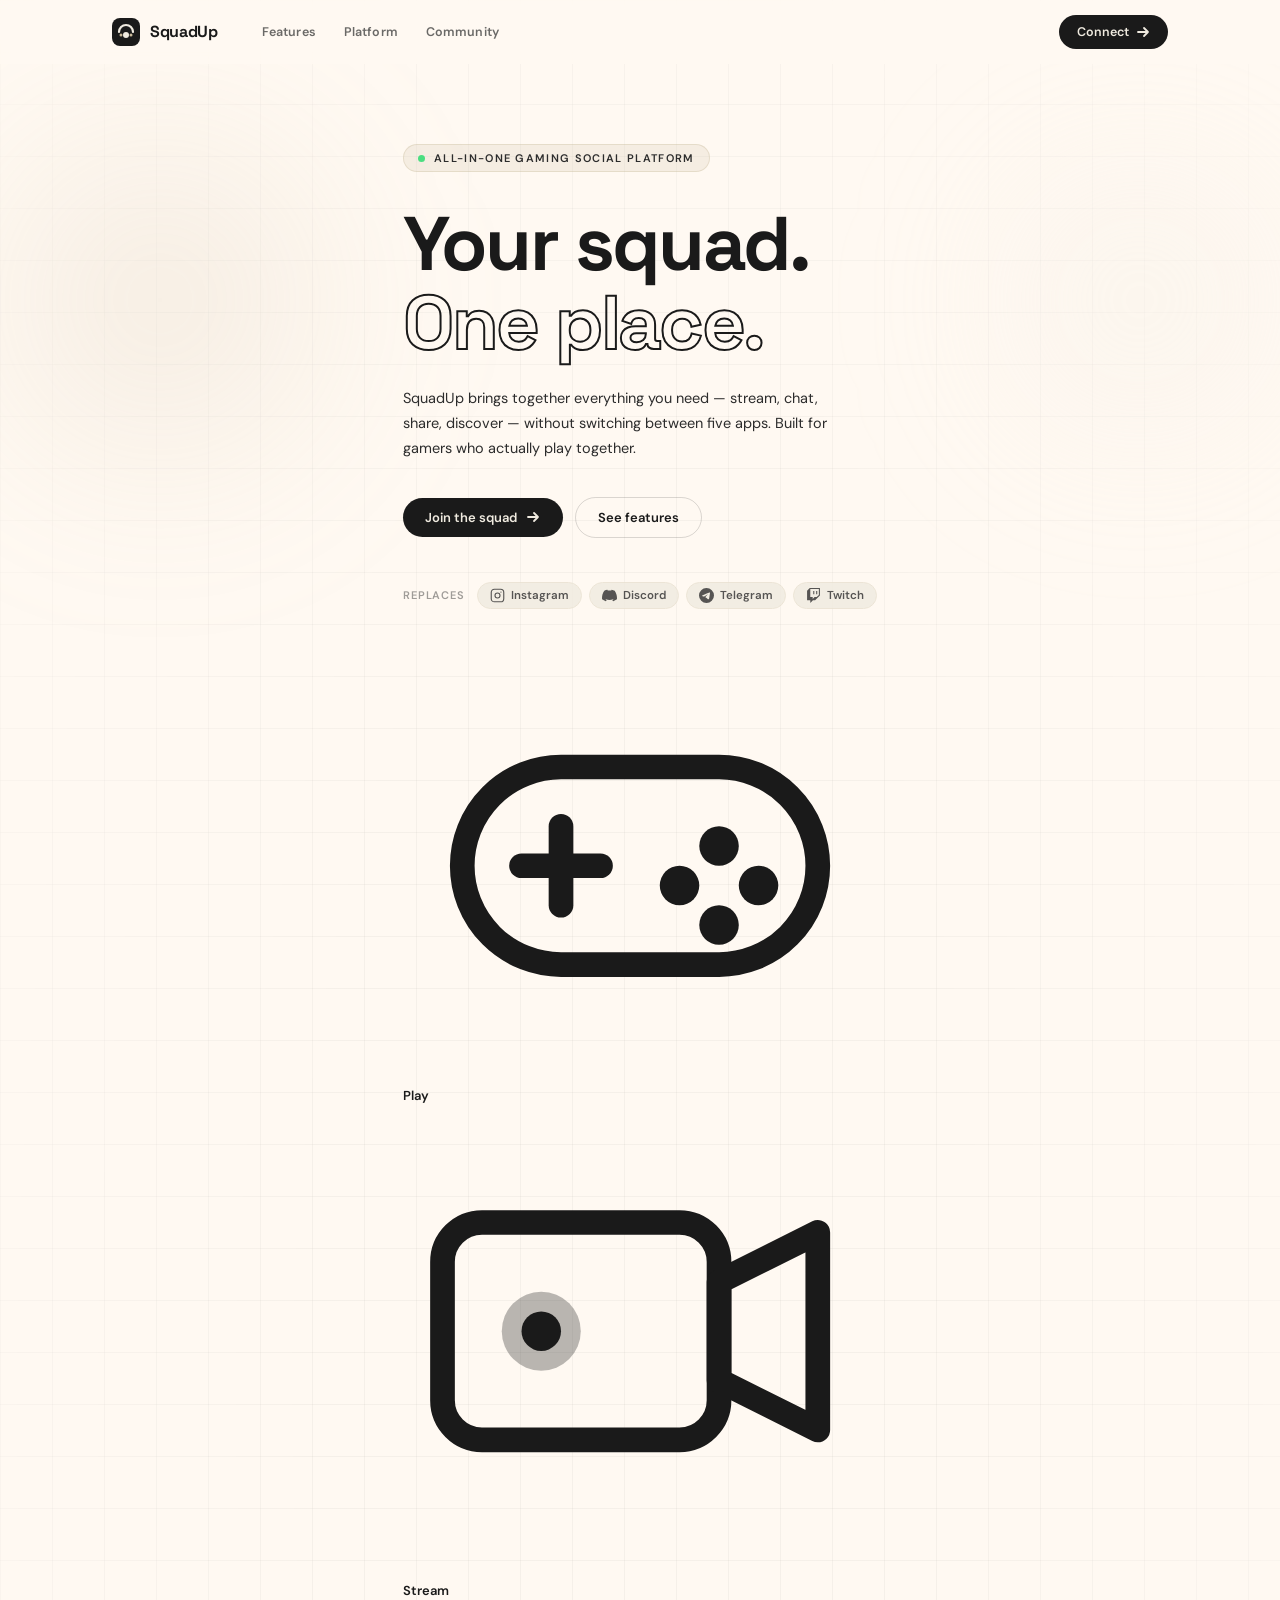
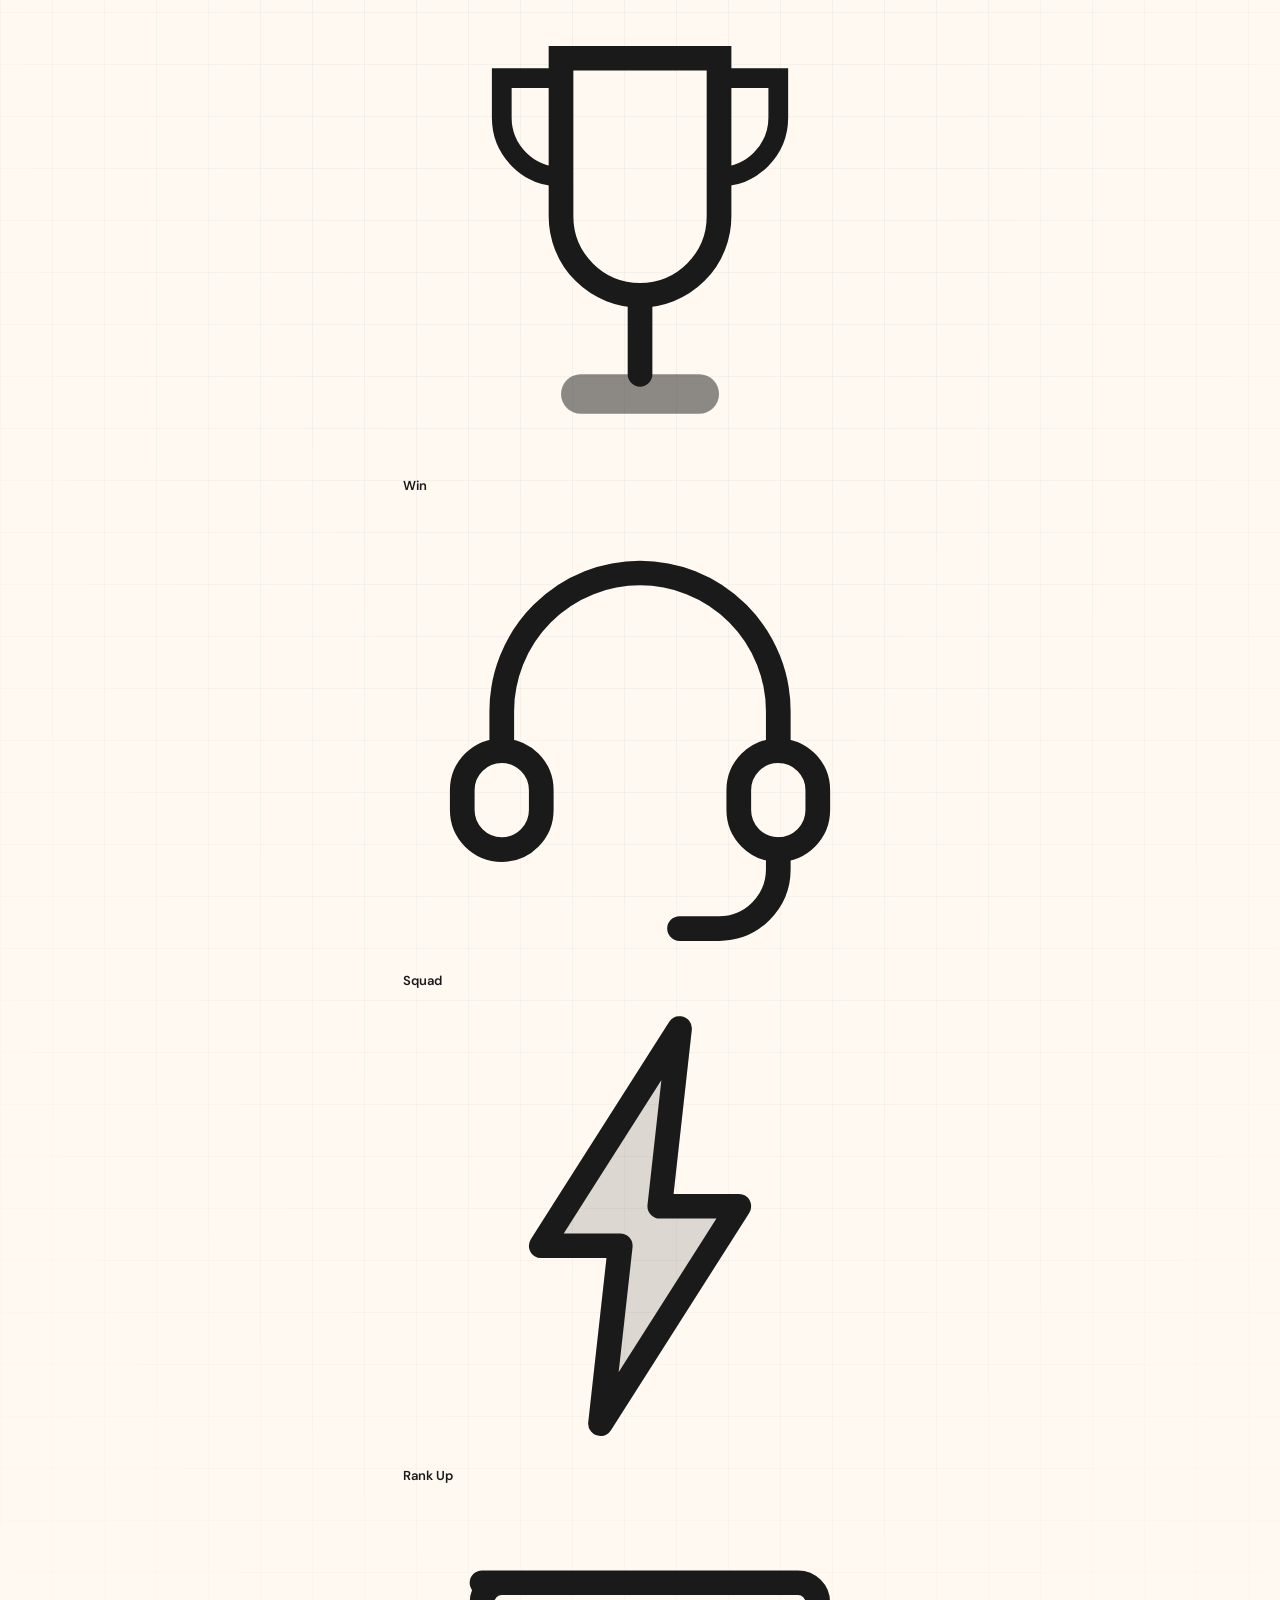
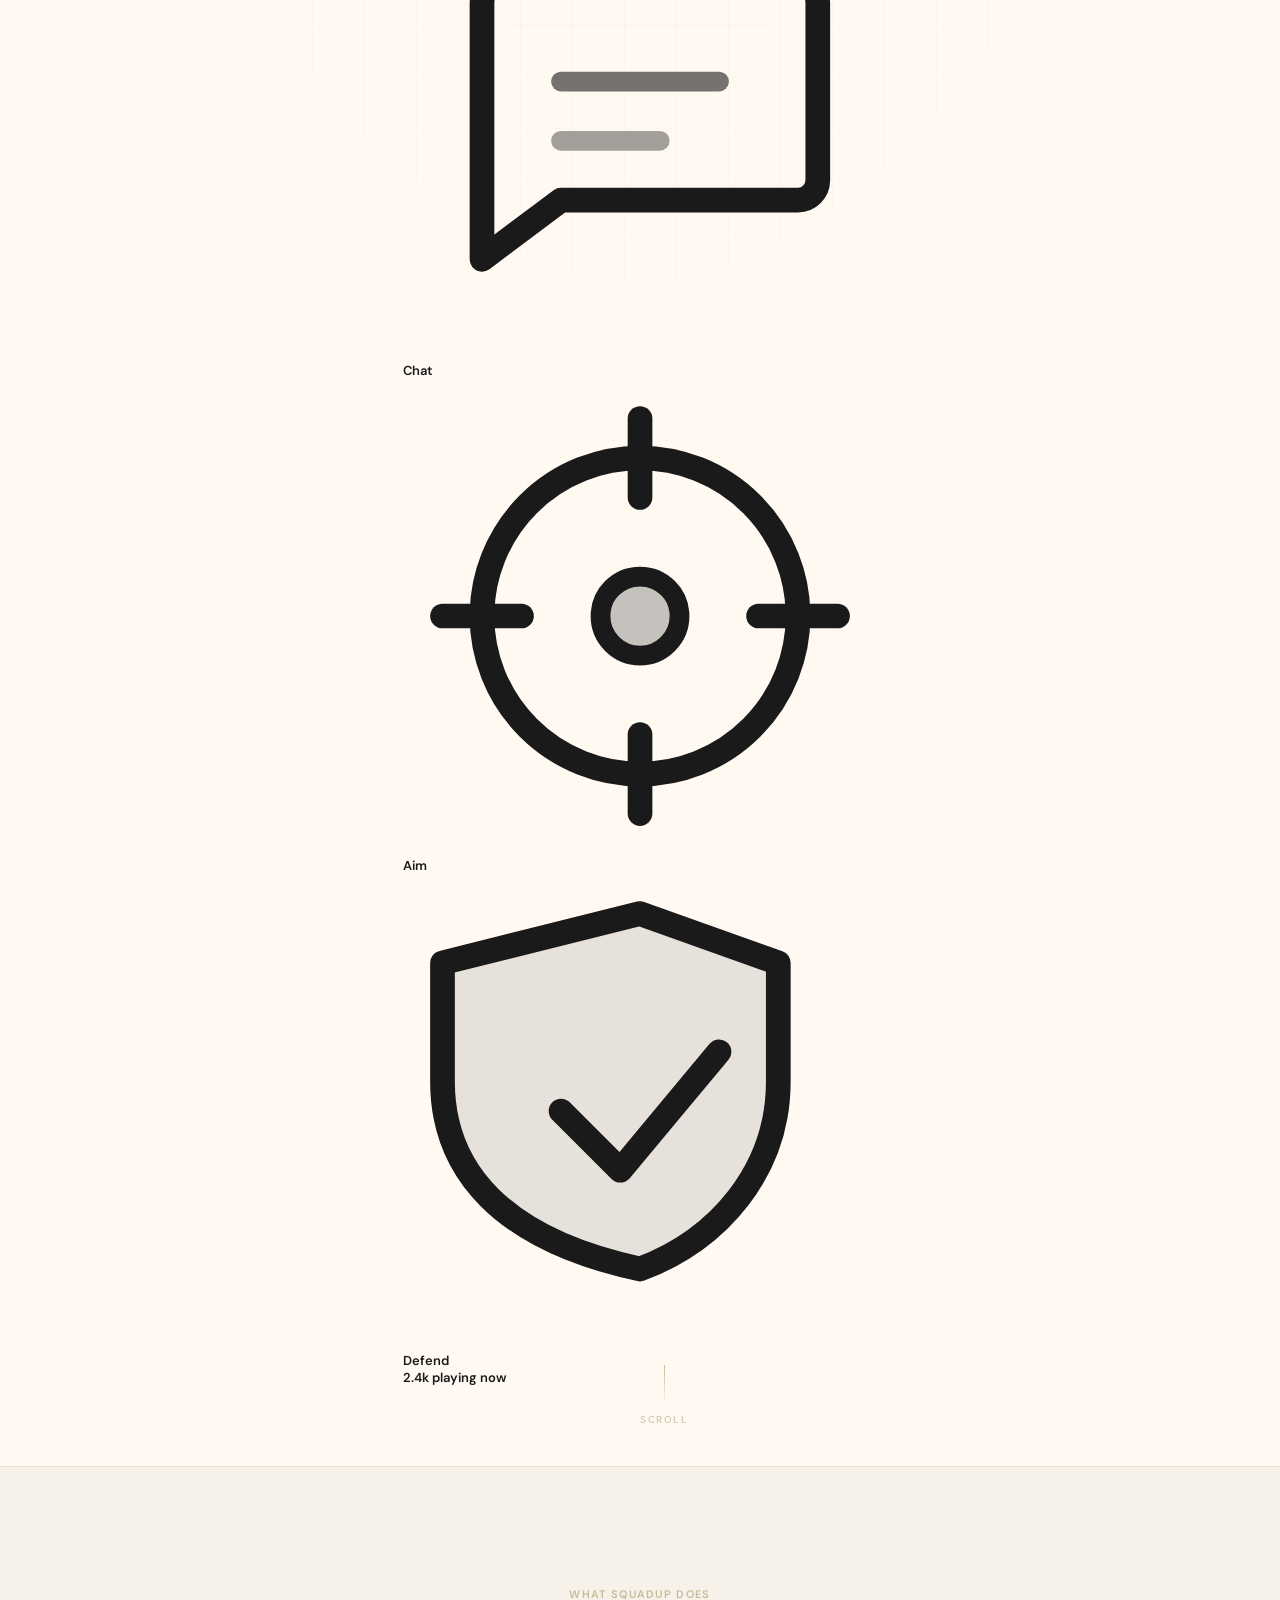
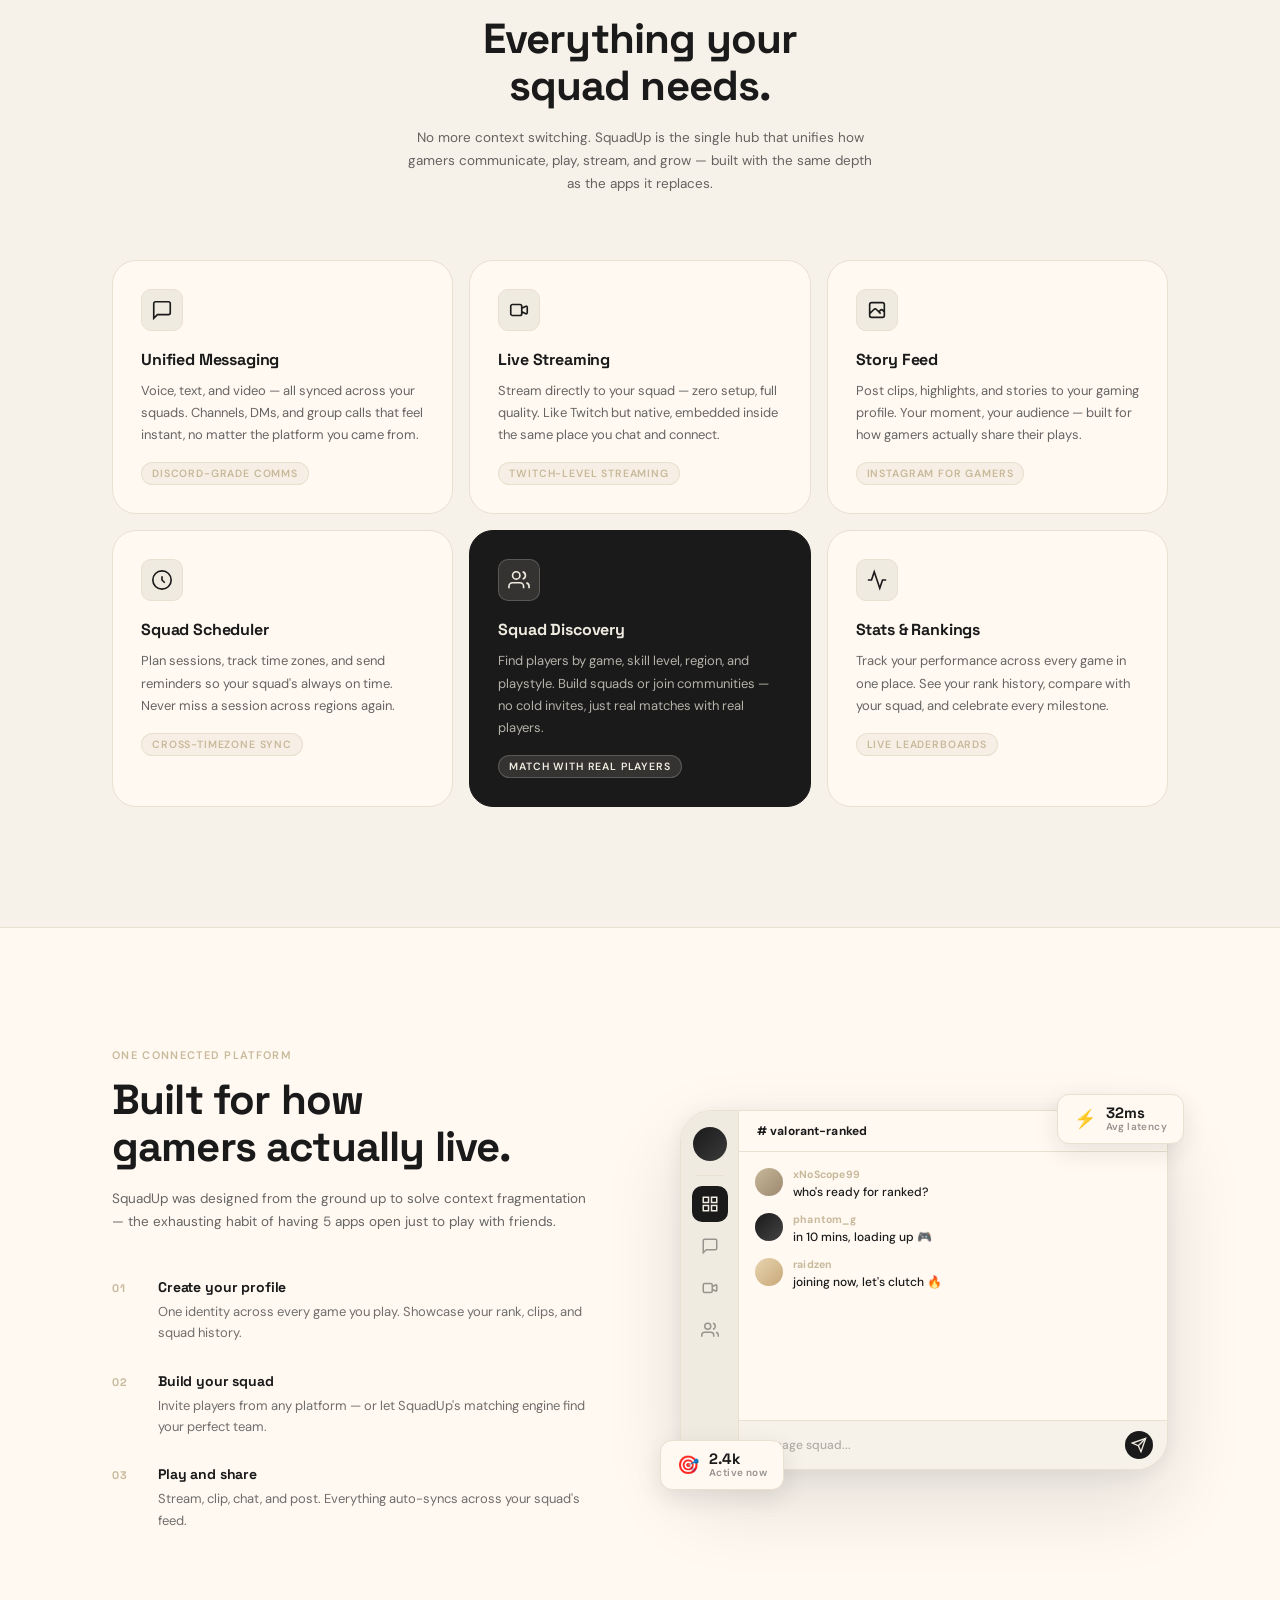
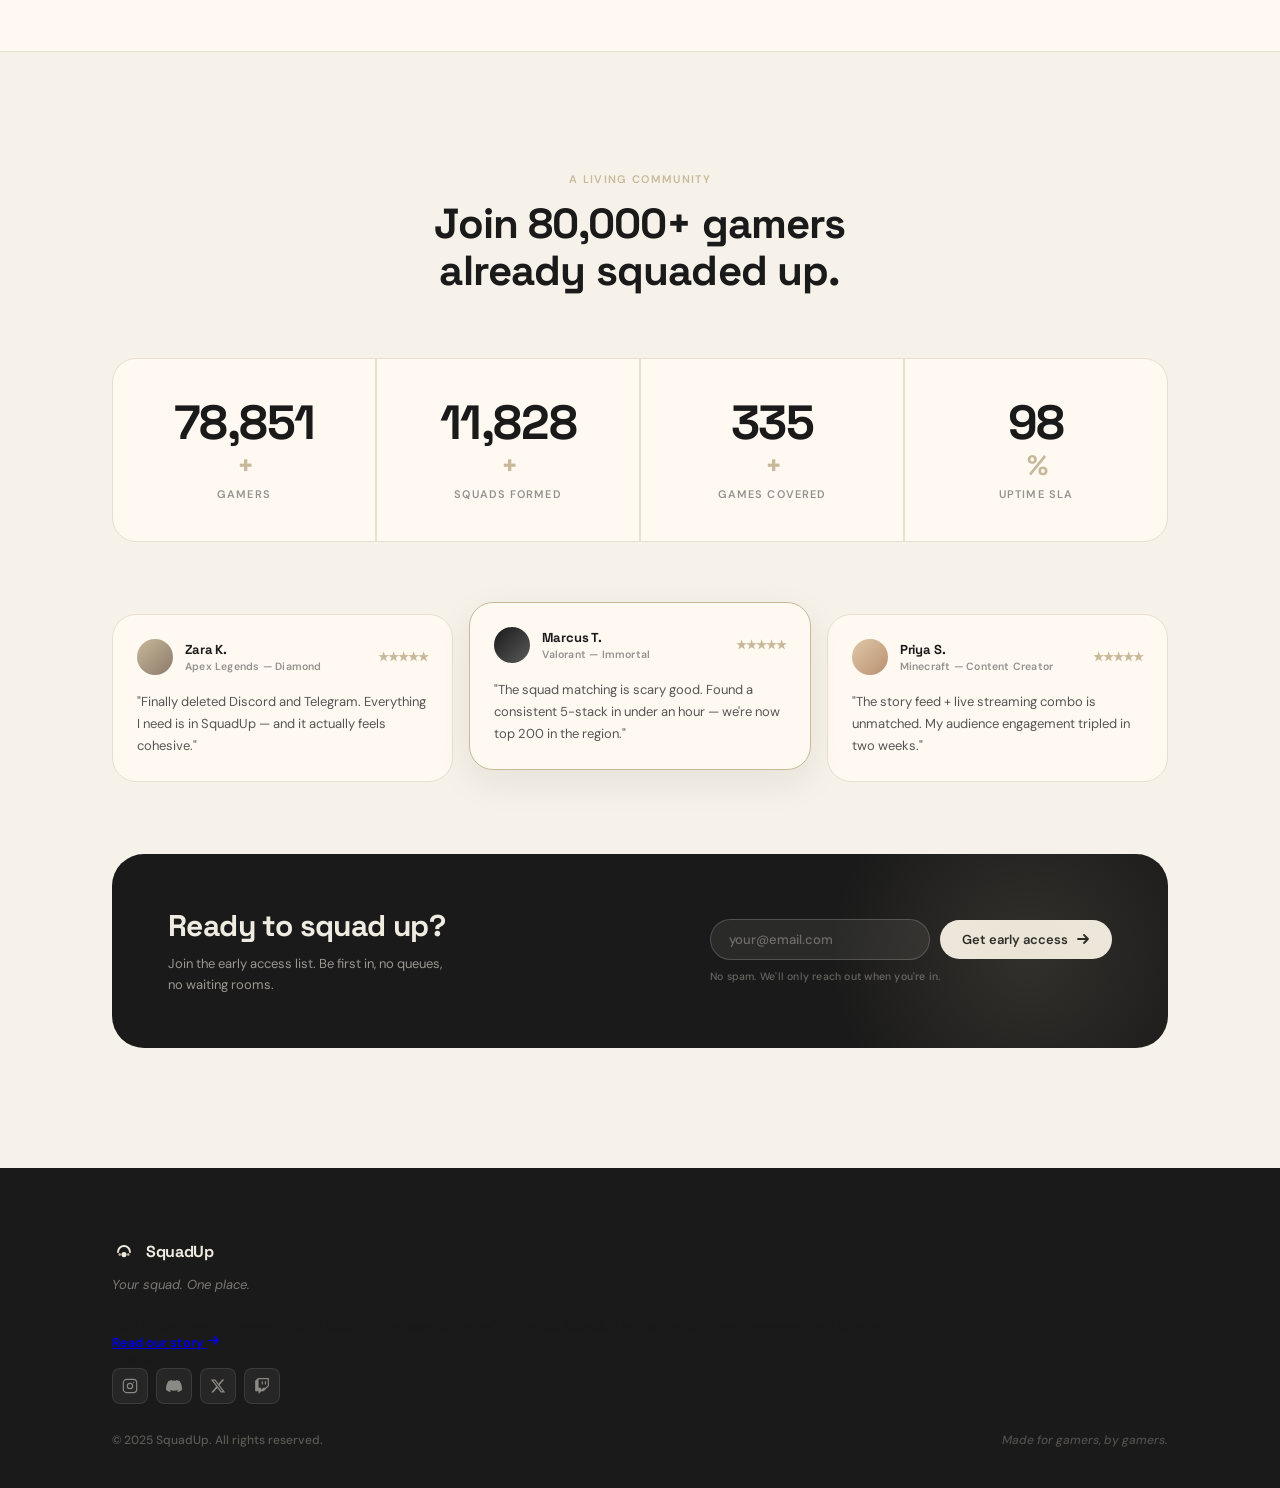
==== commit 1bfd2688: "Update index.html" ====
--- a/index.html
+++ b/index.html
@@ -14,7 +14,7 @@
   <!-- ═══════════════════ NAVBAR ═══════════════════ -->
   <nav class="navbar" id="navbar">
     <div class="nav-inner">
-      <a href="#" class="nav-logo">
+      <a href="/" class="nav-logo">
         <div class="logo-mark">
           <svg width="28" height="28" viewBox="0 0 28 28" fill="none" xmlns="http://www.w3.org/2000/svg">
             <rect width="28" height="28" rx="8" fill="#1a1a1a"/>
@@ -56,62 +56,165 @@
     </div>
   </nav>
 
-  <!-- ═══════════════════ HERO ═══════════════════ -->
+  <!-- ═══════════════════ HERO (split layout) ═══════════════════ -->
   <section class="hero" id="hero">
     <div class="hero-bg-grid"></div>
-
     <div class="hero-orb hero-orb--1"></div>
     <div class="hero-orb hero-orb--2"></div>
 
-    <div class="hero-inner">
-      <div class="hero-eyebrow reveal">
-        <span class="dot-pulse"></span>
-        All-in-one gaming social platform
-      </div>
-
-      <h1 class="hero-title reveal reveal--delay-1">
-        Your squad.<br/>
-        <em>One place.</em>
-      </h1>
-
-      <p class="hero-sub reveal reveal--delay-2">
-        SquadUp brings together everything you need — stream, chat, share, discover —
-        without switching between five apps. Built for gamers who actually play together.
-      </p>
-
-      <div class="hero-cta reveal reveal--delay-3">
-        <a href="#connect" class="btn-primary">
-          Join the squad
-          <svg width="16" height="16" viewBox="0 0 16 16" fill="none">
-            <path d="M3 8H13M13 8L9 4M13 8L9 12" stroke="currentColor" stroke-width="1.8" stroke-linecap="round" stroke-linejoin="round"/>
-          </svg>
-        </a>
-        <a href="#features" class="btn-ghost">See features</a>
-      </div>
-
-      <div class="hero-platforms reveal reveal--delay-4">
-        <span class="platform-label">Replaces</span>
-        <div class="platform-pills">
-          <div class="pill">
-            <!-- Instagram icon -->
-            <svg width="15" height="15" viewBox="0 0 24 24" fill="none" stroke="currentColor" stroke-width="1.8"><rect x="2" y="2" width="20" height="20" rx="5" ry="5"/><circle cx="12" cy="12" r="4"/><circle cx="17.5" cy="6.5" r="1" fill="currentColor" stroke="none"/></svg>
-            Instagram
-          </div>
-          <div class="pill">
-            <!-- Discord icon -->
-            <svg width="15" height="15" viewBox="0 0 24 24" fill="currentColor"><path d="M20.317 4.37a19.791 19.791 0 0 0-4.885-1.515.074.074 0 0 0-.079.037c-.21.375-.444.864-.608 1.25a18.27 18.27 0 0 0-5.487 0 12.64 12.64 0 0 0-.617-1.25.077.077 0 0 0-.079-.037A19.736 19.736 0 0 0 3.677 4.37a.07.07 0 0 0-.032.027C.533 9.046-.32 13.58.099 18.057a.082.082 0 0 0 .031.057 19.9 19.9 0 0 0 5.993 3.03.078.078 0 0 0 .084-.028c.462-.63.874-1.295 1.226-1.994a.076.076 0 0 0-.041-.106 13.107 13.107 0 0 1-1.872-.892.077.077 0 0 1-.008-.128 10.2 10.2 0 0 0 .372-.292.074.074 0 0 1 .077-.01c3.928 1.793 8.18 1.793 12.062 0a.074.074 0 0 1 .078.01c.12.098.246.198.373.292a.077.077 0 0 1-.006.127 12.299 12.299 0 0 1-1.873.892.077.077 0 0 0-.041.107c.36.698.772 1.362 1.225 1.993a.076.076 0 0 0 .084.028 19.839 19.839 0 0 0 6.002-3.03.077.077 0 0 0 .032-.054c.5-5.177-.838-9.674-3.549-13.66a.061.061 0 0 0-.031-.03z"/></svg>
-            Discord
-          </div>
-          <div class="pill">
-            <!-- Telegram icon -->
-            <svg width="15" height="15" viewBox="0 0 24 24" fill="currentColor"><path d="M11.944 0A12 12 0 0 0 0 12a12 12 0 0 0 12 12 12 12 0 0 0 12-12A12 12 0 0 0 12 0a12 12 0 0 0-.056 0zm4.962 7.224c.1-.002.321.023.465.14a.506.506 0 0 1 .171.325c.016.093.036.306.02.472-.18 1.898-.96 6.502-1.36 8.627-.168.9-.499 1.201-.82 1.23-.696.065-1.225-.46-1.9-.902-1.056-.693-1.653-1.124-2.678-1.8-1.185-.78-.417-1.21.258-1.91.177-.184 3.247-2.977 3.307-3.23.007-.032.014-.15-.056-.212s-.174-.041-.249-.024c-.106.024-1.793 1.14-5.061 3.345-.48.33-.913.49-1.302.48-.428-.008-1.252-.241-1.865-.44-.752-.245-1.349-.374-1.297-.789.027-.216.325-.437.893-.663 3.498-1.524 5.83-2.529 6.998-3.014 3.332-1.386 4.025-1.627 4.476-1.635z"/></svg>
-            Telegram
-          </div>
-          <div class="pill">
-            <!-- Twitch icon -->
-            <svg width="15" height="15" viewBox="0 0 24 24" fill="currentColor"><path d="M11.571 4.714h1.715v5.143H11.57zm4.715 0H18v5.143h-1.714zM6 0L1.714 4.286v15.428h5.143V24l4.286-4.286h3.428L22.286 12V0zm14.571 11.143l-3.428 3.428h-3.429l-3 3v-3H6.857V1.714h13.714z"/></svg>
-            Twitch
-          </div>
+    <div class="hero-split">
+
+      <!-- LEFT: text content -->
+      <div class="hero-left">
+        <div class="hero-eyebrow reveal">
+          <span class="dot-pulse"></span>
+          All-in-one gaming social platform
+        </div>
+
+        <h1 class="hero-title reveal reveal--delay-1">
+          Your squad.<br/>
+          <em>One place.</em>
+        </h1>
+
+        <p class="hero-sub reveal reveal--delay-2">
+          SquadUp brings together everything you need — stream, chat, share, discover —
+          without switching between five apps. Built for gamers who actually play together.
+        </p>
+
+        <div class="hero-cta reveal reveal--delay-3">
+          <a href="#connect" class="btn-primary">
+            Join the squad
+            <svg width="16" height="16" viewBox="0 0 16 16" fill="none">
+              <path d="M3 8H13M13 8L9 4M13 8L9 12" stroke="currentColor" stroke-width="1.8" stroke-linecap="round" stroke-linejoin="round"/>
+            </svg>
+          </a>
+          <a href="#features" class="btn-ghost">See features</a>
+        </div>
+
+        <div class="hero-platforms reveal reveal--delay-4">
+          <span class="platform-label">Replaces</span>
+          <div class="platform-pills">
+            <div class="pill">
+              <svg width="15" height="15" viewBox="0 0 24 24" fill="none" stroke="currentColor" stroke-width="1.8"><rect x="2" y="2" width="20" height="20" rx="5" ry="5"/><circle cx="12" cy="12" r="4"/><circle cx="17.5" cy="6.5" r="1" fill="currentColor" stroke="none"/></svg>
+              Instagram
+            </div>
+            <div class="pill">
+              <svg width="15" height="15" viewBox="0 0 24 24" fill="currentColor"><path d="M20.317 4.37a19.791 19.791 0 0 0-4.885-1.515.074.074 0 0 0-.079.037c-.21.375-.444.864-.608 1.25a18.27 18.27 0 0 0-5.487 0 12.64 12.64 0 0 0-.617-1.25.077.077 0 0 0-.079-.037A19.736 19.736 0 0 0 3.677 4.37a.07.07 0 0 0-.032.027C.533 9.046-.32 13.58.099 18.057a.082.082 0 0 0 .031.057 19.9 19.9 0 0 0 5.993 3.03.078.078 0 0 0 .084-.028c.462-.63.874-1.295 1.226-1.994a.076.076 0 0 0-.041-.106 13.107 13.107 0 0 1-1.872-.892.077.077 0 0 1-.008-.128 10.2 10.2 0 0 0 .372-.292.074.074 0 0 1 .077-.01c3.928 1.793 8.18 1.793 12.062 0a.074.074 0 0 1 .078.01c.12.098.246.198.373.292a.077.077 0 0 1-.006.127 12.299 12.299 0 0 1-1.873.892.077.077 0 0 0-.041.107c.36.698.772 1.362 1.225 1.993a.076.076 0 0 0 .084.028 19.839 19.839 0 0 0 6.002-3.03.077.077 0 0 0 .032-.054c.5-5.177-.838-9.674-3.549-13.66a.061.061 0 0 0-.031-.03z"/></svg>
+              Discord
+            </div>
+            <div class="pill">
+              <svg width="15" height="15" viewBox="0 0 24 24" fill="currentColor"><path d="M11.944 0A12 12 0 0 0 0 12a12 12 0 0 0 12 12 12 12 0 0 0 12-12A12 12 0 0 0 12 0a12 12 0 0 0-.056 0zm4.962 7.224c.1-.002.321.023.465.14a.506.506 0 0 1 .171.325c.016.093.036.306.02.472-.18 1.898-.96 6.502-1.36 8.627-.168.9-.499 1.201-.82 1.23-.696.065-1.225-.46-1.9-.902-1.056-.693-1.653-1.124-2.678-1.8-1.185-.78-.417-1.21.258-1.91.177-.184 3.247-2.977 3.307-3.23.007-.032.014-.15-.056-.212s-.174-.041-.249-.024c-.106.024-1.793 1.14-5.061 3.345-.48.33-.913.49-1.302.48-.428-.008-1.252-.241-1.865-.44-.752-.245-1.349-.374-1.297-.789.027-.216.325-.437.893-.663 3.498-1.524 5.83-2.529 6.998-3.014 3.332-1.386 4.025-1.627 4.476-1.635z"/></svg>
+              Telegram
+            </div>
+            <div class="pill">
+              <svg width="15" height="15" viewBox="0 0 24 24" fill="currentColor"><path d="M11.571 4.714h1.715v5.143H11.57zm4.715 0H18v5.143h-1.714zM6 0L1.714 4.286v15.428h5.143V24l4.286-4.286h3.428L22.286 12V0zm14.571 11.143l-3.428 3.428h-3.429l-3 3v-3H6.857V1.714h13.714z"/></svg>
+              Twitch
+            </div>
+          </div>
+        </div>
+      </div>
+
+      <!-- RIGHT: animated gamer icons grid -->
+      <div class="hero-right reveal reveal--delay-2">
+        <div class="gamer-icons-grid">
+
+          <div class="gicon-card gicon-card--lg gicon-pulse">
+            <svg class="gicon" viewBox="0 0 48 48" fill="none" xmlns="http://www.w3.org/2000/svg">
+              <!-- Gamepad -->
+              <rect x="6" y="16" width="36" height="20" rx="10" fill="none" stroke="currentColor" stroke-width="2.5"/>
+              <line x1="16" y1="22" x2="16" y2="30" stroke="currentColor" stroke-width="2.5" stroke-linecap="round"/>
+              <line x1="12" y1="26" x2="20" y2="26" stroke="currentColor" stroke-width="2.5" stroke-linecap="round"/>
+              <circle cx="32" cy="24" r="2" fill="currentColor"/>
+              <circle cx="36" cy="28" r="2" fill="currentColor"/>
+              <circle cx="28" cy="28" r="2" fill="currentColor"/>
+              <circle cx="32" cy="32" r="2" fill="currentColor"/>
+            </svg>
+            <span class="gicon-label">Play</span>
+          </div>
+
+          <div class="gicon-card gicon-float-1">
+            <svg class="gicon" viewBox="0 0 48 48" fill="none">
+              <!-- Live stream camera -->
+              <rect x="4" y="12" width="28" height="22" rx="4" fill="none" stroke="currentColor" stroke-width="2.5"/>
+              <path d="M32 18l10-5v20l-10-5V18z" stroke="currentColor" stroke-width="2.5" stroke-linejoin="round"/>
+              <circle cx="14" cy="23" r="4" fill="currentColor" opacity="0.3"/>
+              <circle cx="14" cy="23" r="2" fill="currentColor"/>
+            </svg>
+            <span class="gicon-label">Stream</span>
+          </div>
+
+          <div class="gicon-card gicon-float-2">
+            <svg class="gicon" viewBox="0 0 48 48" fill="none">
+              <!-- Trophy -->
+              <path d="M16 6h16v16a8 8 0 0 1-16 0V6z" stroke="currentColor" stroke-width="2.5" fill="none"/>
+              <path d="M10 8H16v10a6 6 0 0 1-6-6V8z" stroke="currentColor" stroke-width="2" fill="none"/>
+              <path d="M32 8h6v4a6 6 0 0 1-6 6V8z" stroke="currentColor" stroke-width="2" fill="none"/>
+              <line x1="24" y1="30" x2="24" y2="38" stroke="currentColor" stroke-width="2.5" stroke-linecap="round"/>
+              <rect x="16" y="38" width="16" height="4" rx="2" fill="currentColor" opacity="0.5"/>
+            </svg>
+            <span class="gicon-label">Win</span>
+          </div>
+
+          <div class="gicon-card gicon-float-3">
+            <svg class="gicon" viewBox="0 0 48 48" fill="none">
+              <!-- Headset / Squad comms -->
+              <path d="M10 26v-4a14 14 0 0 1 28 0v4" stroke="currentColor" stroke-width="2.5" stroke-linecap="round"/>
+              <rect x="6" y="26" width="8" height="10" rx="4" fill="none" stroke="currentColor" stroke-width="2.5"/>
+              <rect x="34" y="26" width="8" height="10" rx="4" fill="none" stroke="currentColor" stroke-width="2.5"/>
+              <path d="M38 36v2a6 6 0 0 1-6 6h-4" stroke="currentColor" stroke-width="2.5" stroke-linecap="round"/>
+            </svg>
+            <span class="gicon-label">Squad</span>
+          </div>
+
+          <div class="gicon-card gicon-card--lg gicon-float-4">
+            <svg class="gicon" viewBox="0 0 48 48" fill="none">
+              <!-- Lightning / rank -->
+              <polygon points="28,4 14,26 22,26 20,44 34,22 26,22" stroke="currentColor" stroke-width="2.5" stroke-linejoin="round" fill="currentColor" opacity="0.15"/>
+              <polygon points="28,4 14,26 22,26 20,44 34,22 26,22" stroke="currentColor" stroke-width="2.5" stroke-linejoin="round" fill="none"/>
+            </svg>
+            <span class="gicon-label">Rank Up</span>
+          </div>
+
+          <div class="gicon-card gicon-float-5">
+            <svg class="gicon" viewBox="0 0 48 48" fill="none">
+              <!-- Chat bubble -->
+              <path d="M8 10h32a2 2 0 0 1 2 2v18a2 2 0 0 1-2 2H16l-8 6V12a2 2 0 0 1 2-2z" stroke="currentColor" stroke-width="2.5" stroke-linejoin="round"/>
+              <line x1="16" y1="20" x2="32" y2="20" stroke="currentColor" stroke-width="2" stroke-linecap="round" opacity="0.6"/>
+              <line x1="16" y1="26" x2="26" y2="26" stroke="currentColor" stroke-width="2" stroke-linecap="round" opacity="0.4"/>
+            </svg>
+            <span class="gicon-label">Chat</span>
+          </div>
+
+          <div class="gicon-card gicon-float-6">
+            <svg class="gicon" viewBox="0 0 48 48" fill="none">
+              <!-- Crosshair / aim -->
+              <circle cx="24" cy="24" r="16" stroke="currentColor" stroke-width="2.5"/>
+              <circle cx="24" cy="24" r="4" fill="currentColor" opacity="0.25"/>
+              <circle cx="24" cy="24" r="4" stroke="currentColor" stroke-width="2"/>
+              <line x1="24" y1="4" x2="24" y2="12" stroke="currentColor" stroke-width="2.5" stroke-linecap="round"/>
+              <line x1="24" y1="36" x2="24" y2="44" stroke="currentColor" stroke-width="2.5" stroke-linecap="round"/>
+              <line x1="4" y1="24" x2="12" y2="24" stroke="currentColor" stroke-width="2.5" stroke-linecap="round"/>
+              <line x1="36" y1="24" x2="44" y2="24" stroke="currentColor" stroke-width="2.5" stroke-linecap="round"/>
+            </svg>
+            <span class="gicon-label">Aim</span>
+          </div>
+
+          <div class="gicon-card gicon-card--accent gicon-float-7">
+            <svg class="gicon" viewBox="0 0 48 48" fill="none">
+              <!-- Shield / team -->
+              <path d="M24 4l14 5v12c0 9-6 16-14 19C10 37 4 30 4 21V9l20-5z" stroke="currentColor" stroke-width="2.5" stroke-linejoin="round" fill="currentColor" opacity="0.1"/>
+              <path d="M24 4l14 5v12c0 9-6 16-14 19C10 37 4 30 4 21V9l20-5z" stroke="currentColor" stroke-width="2.5" stroke-linejoin="round"/>
+              <path d="M16 24l6 6 10-12" stroke="currentColor" stroke-width="2.5" stroke-linecap="round" stroke-linejoin="round"/>
+            </svg>
+            <span class="gicon-label">Defend</span>
+          </div>
+
+        </div>
+
+        <!-- Floating live badge -->
+        <div class="hero-live-badge">
+          <span class="live-dot"></span>
+          <span>2.4k playing now</span>
         </div>
       </div>
     </div>
@@ -119,36 +222,6 @@
     <div class="hero-scroll-hint reveal reveal--delay-5">
       <div class="scroll-line"></div>
       <span>scroll</span>
-    </div>
-
-    <!-- Floating UI card mockup -->
-    <div class="hero-card-float reveal reveal--delay-3">
-      <div class="card-mock">
-        <div class="card-mock-header">
-          <div class="avatar-row">
-            <div class="avatar av1"></div>
-            <div class="avatar av2"></div>
-            <div class="avatar av3"></div>
-            <span class="av-count">+14 online</span>
-          </div>
-          <span class="live-badge">● LIVE</span>
-        </div>
-        <div class="card-mock-body">
-          <div class="msg-row">
-            <div class="msg-bubble">gg ez no re 🔥</div>
-          </div>
-          <div class="msg-row msg-row--alt">
-            <div class="msg-bubble msg-bubble--alt">clutched it let's gooo</div>
-          </div>
-          <div class="msg-row">
-            <div class="msg-bubble">squad loaded 👾</div>
-          </div>
-        </div>
-        <div class="card-mock-footer">
-          <div class="stat-chip">🎮 2.4k playing</div>
-          <div class="stat-chip">💬 847 chatting</div>
-        </div>
-      </div>
     </div>
   </section>
 
@@ -161,8 +234,9 @@
         <p class="section-desc">No more context switching. SquadUp is the single hub that unifies how gamers communicate, play, stream, and grow — built with the same depth as the apps it replaces.</p>
       </div>
 
+      <!-- Equal-height masonry-style grid: 3 cols, rows auto-sized uniformly -->
       <div class="features-grid">
-        <div class="feature-card feature-card--large reveal">
+        <div class="feature-card reveal">
           <div class="feature-icon">
             <svg width="22" height="22" viewBox="0 0 24 24" fill="none" stroke="currentColor" stroke-width="1.8"><path d="M21 15a2 2 0 0 1-2 2H7l-4 4V5a2 2 0 0 1 2-2h14a2 2 0 0 1 2 2z"/></svg>
           </div>
@@ -176,7 +250,8 @@
             <svg width="22" height="22" viewBox="0 0 24 24" fill="none" stroke="currentColor" stroke-width="1.8"><path d="M15 10l4.553-2.069A1 1 0 0 1 21 8.87v6.26a1 1 0 0 1-1.447.9L15 14M3 8a2 2 0 0 1 2-2h8a2 2 0 0 1 2 2v8a2 2 0 0 1-2 2H5a2 2 0 0 1-2-2V8z"/></svg>
           </div>
           <h3 class="feature-title">Live Streaming</h3>
-          <p class="feature-body">Stream directly to your squad. Zero setup, full quality — like Twitch, but native.</p>
+          <p class="feature-body">Stream directly to your squad — zero setup, full quality. Like Twitch but native, embedded inside the same place you chat and connect.</p>
+          <div class="feature-tag">Twitch-level streaming</div>
         </div>
 
         <div class="feature-card reveal reveal--delay-2">
@@ -184,7 +259,8 @@
             <svg width="22" height="22" viewBox="0 0 24 24" fill="none" stroke="currentColor" stroke-width="1.8"><path d="M4 16l4.586-4.586a2 2 0 0 1 2.828 0L16 16m-2-2l1.586-1.586a2 2 0 0 1 2.828 0L20 14m-6-6h.01M6 20h12a2 2 0 0 0 2-2V6a2 2 0 0 0-2-2H6a2 2 0 0 0-2 2v12a2 2 0 0 0 2 2z"/></svg>
           </div>
           <h3 class="feature-title">Story Feed</h3>
-          <p class="feature-body">Post clips, highlights, and stories to your gaming profile. Your moment, your audience.</p>
+          <p class="feature-body">Post clips, highlights, and stories to your gaming profile. Your moment, your audience — built for how gamers actually share their plays.</p>
+          <div class="feature-tag">Instagram for gamers</div>
         </div>
 
         <div class="feature-card reveal reveal--delay-1">
@@ -192,16 +268,26 @@
             <svg width="22" height="22" viewBox="0 0 24 24" fill="none" stroke="currentColor" stroke-width="1.8"><circle cx="12" cy="12" r="10"/><path d="M12 8v4l3 3"/></svg>
           </div>
           <h3 class="feature-title">Squad Scheduler</h3>
-          <p class="feature-body">Plan sessions, track time zones, send reminders — your squad's always on time.</p>
-        </div>
-
-        <div class="feature-card feature-card--large feature-card--dark reveal reveal--delay-2">
+          <p class="feature-body">Plan sessions, track time zones, and send reminders so your squad's always on time. Never miss a session across regions again.</p>
+          <div class="feature-tag">Cross-timezone sync</div>
+        </div>
+
+        <div class="feature-card feature-card--dark reveal reveal--delay-2">
           <div class="feature-icon feature-icon--light">
             <svg width="22" height="22" viewBox="0 0 24 24" fill="none" stroke="currentColor" stroke-width="1.8"><path d="M17 21v-2a4 4 0 0 0-4-4H5a4 4 0 0 0-4 4v2"/><circle cx="9" cy="7" r="4"/><path d="M23 21v-2a4 4 0 0 0-3-3.87M16 3.13a4 4 0 0 1 0 7.75"/></svg>
           </div>
           <h3 class="feature-title feature-title--light">Squad Discovery</h3>
-          <p class="feature-body feature-body--light">Find players by game, skill level, region, and playstyle. Build squads or join communities — no cold invites, just real matches.</p>
+          <p class="feature-body feature-body--light">Find players by game, skill level, region, and playstyle. Build squads or join communities — no cold invites, just real matches with real players.</p>
           <div class="feature-tag feature-tag--light">Match with real players</div>
+        </div>
+
+        <div class="feature-card reveal reveal--delay-3">
+          <div class="feature-icon">
+            <svg width="22" height="22" viewBox="0 0 24 24" fill="none" stroke="currentColor" stroke-width="1.8"><polyline points="22 12 18 12 15 21 9 3 6 12 2 12"/></svg>
+          </div>
+          <h3 class="feature-title">Stats & Rankings</h3>
+          <p class="feature-body">Track your performance across every game in one place. See your rank history, compare with your squad, and celebrate every milestone.</p>
+          <div class="feature-tag">Live leaderboards</div>
         </div>
       </div>
     </div>
@@ -243,7 +329,6 @@
 
         <div class="platform-right reveal reveal--delay-2">
           <div class="platform-visual">
-            <!-- Animated app mockup -->
             <div class="app-mockup">
               <div class="app-sidebar">
                 <div class="sidebar-avatar main-av"></div>
@@ -298,7 +383,6 @@
               </div>
             </div>
 
-            <!-- Floating stats -->
             <div class="float-stat float-stat--1">
               <div class="fstat-icon">🎯</div>
               <div class="fstat-text">
@@ -319,7 +403,7 @@
     </div>
   </section>
 
-  <!-- ═══════════════════ SECTION 3 — COMMUNITY / CONNECT ═══════════════════ -->
+  <!-- ═══════════════════ SECTION 3 — COMMUNITY ═══════════════════ -->
   <section class="section community-section" id="community">
     <div class="section-inner">
       <div class="community-header reveal">
@@ -411,14 +495,16 @@
     </div>
   </section>
 
-  <!-- ═══════════════════ FOOTER ═══════════════════ -->
+  <!-- ═══════════════════ FOOTER (compact) ═══════════════════ -->
   <footer class="footer">
     <div class="footer-inner">
-      <div class="footer-top">
+      <div class="footer-compact">
+
+        <!-- Brand -->
         <div class="footer-brand">
-          <a href="#" class="nav-logo footer-logo">
+          <a href="/" class="nav-logo footer-logo">
             <div class="logo-mark">
-              <svg width="28" height="28" viewBox="0 0 28 28" fill="none">
+              <svg width="24" height="24" viewBox="0 0 28 28" fill="none">
                 <rect width="28" height="28" rx="8" fill="#1a1a1a"/>
                 <path d="M7 14C7 10.134 10.134 7 14 7C17.866 7 21 10.134 21 14" stroke="#f0ebe0" stroke-width="2.2" stroke-linecap="round"/>
                 <circle cx="14" cy="17" r="3" fill="#f0ebe0"/>
@@ -429,52 +515,36 @@
             <span class="logo-text">SquadUp</span>
           </a>
           <p class="footer-tagline">Your squad. One place.</p>
-
+        </div>
+
+        <!-- About Us (only link group) -->
+        <div class="footer-about">
+          <p class="footer-about-text">Built by gamers who were tired of juggling five apps to play with friends. SquadUp is the platform we always wanted to exist.</p>
+          <a href="/story" class="btn-about-story">
+            Read our story
+            <svg width="13" height="13" viewBox="0 0 14 14" fill="none">
+              <path d="M2 7H12M12 7L8 3M12 7L8 11" stroke="currentColor" stroke-width="1.8" stroke-linecap="round" stroke-linejoin="round"/>
+            </svg>
+          </a>
+        </div>
+
+        <!-- Socials -->
+        <div class="footer-socials-col">
+          <p class="footer-socials-label">Find us</p>
           <div class="footer-socials">
-            <!-- Instagram -->
             <a href="#" class="social-icon" aria-label="Instagram">
-              <svg width="18" height="18" viewBox="0 0 24 24" fill="none" stroke="currentColor" stroke-width="1.8"><rect x="2" y="2" width="20" height="20" rx="5" ry="5"/><circle cx="12" cy="12" r="4"/><circle cx="17.5" cy="6.5" r="1" fill="currentColor" stroke="none"/></svg>
+              <svg width="16" height="16" viewBox="0 0 24 24" fill="none" stroke="currentColor" stroke-width="1.8"><rect x="2" y="2" width="20" height="20" rx="5" ry="5"/><circle cx="12" cy="12" r="4"/><circle cx="17.5" cy="6.5" r="1" fill="currentColor" stroke="none"/></svg>
             </a>
-            <!-- Discord -->
             <a href="#" class="social-icon" aria-label="Discord">
-              <svg width="18" height="18" viewBox="0 0 24 24" fill="currentColor"><path d="M20.317 4.37a19.791 19.791 0 0 0-4.885-1.515.074.074 0 0 0-.079.037c-.21.375-.444.864-.608 1.25a18.27 18.27 0 0 0-5.487 0 12.64 12.64 0 0 0-.617-1.25.077.077 0 0 0-.079-.037A19.736 19.736 0 0 0 3.677 4.37a.07.07 0 0 0-.032.027C.533 9.046-.32 13.58.099 18.057a.082.082 0 0 0 .031.057 19.9 19.9 0 0 0 5.993 3.03.078.078 0 0 0 .084-.028c.462-.63.874-1.295 1.226-1.994a.076.076 0 0 0-.041-.106 13.107 13.107 0 0 1-1.872-.892.077.077 0 0 1-.008-.128 10.2 10.2 0 0 0 .372-.292.074.074 0 0 1 .077-.01c3.928 1.793 8.18 1.793 12.062 0a.074.074 0 0 1 .078.01c.12.098.246.198.373.292a.077.077 0 0 1-.006.127 12.299 12.299 0 0 1-1.873.892.077.077 0 0 0-.041.107c.36.698.772 1.362 1.225 1.993a.076.076 0 0 0 .084.028 19.839 19.839 0 0 0 6.002-3.03.077.077 0 0 0 .032-.054c.5-5.177-.838-9.674-3.549-13.66a.061.061 0 0 0-.031-.03z"/></svg>
+              <svg width="16" height="16" viewBox="0 0 24 24" fill="currentColor"><path d="M20.317 4.37a19.791 19.791 0 0 0-4.885-1.515.074.074 0 0 0-.079.037c-.21.375-.444.864-.608 1.25a18.27 18.27 0 0 0-5.487 0 12.64 12.64 0 0 0-.617-1.25.077.077 0 0 0-.079-.037A19.736 19.736 0 0 0 3.677 4.37a.07.07 0 0 0-.032.027C.533 9.046-.32 13.58.099 18.057a.082.082 0 0 0 .031.057 19.9 19.9 0 0 0 5.993 3.03.078.078 0 0 0 .084-.028c.462-.63.874-1.295 1.226-1.994a.076.076 0 0 0-.041-.106 13.107 13.107 0 0 1-1.872-.892.077.077 0 0 1-.008-.128 10.2 10.2 0 0 0 .372-.292.074.074 0 0 1 .077-.01c3.928 1.793 8.18 1.793 12.062 0a.074.074 0 0 1 .078.01c.12.098.246.198.373.292a.077.077 0 0 1-.006.127 12.299 12.299 0 0 1-1.873.892.077.077 0 0 0-.041.107c.36.698.772 1.362 1.225 1.993a.076.076 0 0 0 .084.028 19.839 19.839 0 0 0 6.002-3.03.077.077 0 0 0 .032-.054c.5-5.177-.838-9.674-3.549-13.66a.061.061 0 0 0-.031-.03z"/></svg>
             </a>
-            <!-- Telegram -->
-            <a href="#" class="social-icon" aria-label="Telegram">
-              <svg width="18" height="18" viewBox="0 0 24 24" fill="currentColor"><path d="M11.944 0A12 12 0 0 0 0 12a12 12 0 0 0 12 12 12 12 0 0 0 12-12A12 12 0 0 0 12 0a12 12 0 0 0-.056 0zm4.962 7.224c.1-.002.321.023.465.14a.506.506 0 0 1 .171.325c.016.093.036.306.02.472-.18 1.898-.96 6.502-1.36 8.627-.168.9-.499 1.201-.82 1.23-.696.065-1.225-.46-1.9-.902-1.056-.693-1.653-1.124-2.678-1.8-1.185-.78-.417-1.21.258-1.91.177-.184 3.247-2.977 3.307-3.23.007-.032.014-.15-.056-.212s-.174-.041-.249-.024c-.106.024-1.793 1.14-5.061 3.345-.48.33-.913.49-1.302.48-.428-.008-1.252-.241-1.865-.44-.752-.245-1.349-.374-1.297-.789.027-.216.325-.437.893-.663 3.498-1.524 5.83-2.529 6.998-3.014 3.332-1.386 4.025-1.627 4.476-1.635z"/></svg>
+            <a href="#" class="social-icon" aria-label="Twitter">
+              <svg width="16" height="16" viewBox="0 0 24 24" fill="currentColor"><path d="M18.244 2.25h3.308l-7.227 8.26 8.502 11.24H16.17l-5.214-6.817L4.99 21.75H1.68l7.73-8.835L1.254 2.25H8.08l4.713 6.231zm-1.161 17.52h1.833L7.084 4.126H5.117z"/></svg>
             </a>
-            <!-- Twitch -->
             <a href="#" class="social-icon" aria-label="Twitch">
-              <svg width="18" height="18" viewBox="0 0 24 24" fill="currentColor"><path d="M11.571 4.714h1.715v5.143H11.57zm4.715 0H18v5.143h-1.714zM6 0L1.714 4.286v15.428h5.143V24l4.286-4.286h3.428L22.286 12V0zm14.571 11.143l-3.428 3.428h-3.429l-3 3v-3H6.857V1.714h13.714z"/></svg>
+              <svg width="16" height="16" viewBox="0 0 24 24" fill="currentColor"><path d="M11.571 4.714h1.715v5.143H11.57zm4.715 0H18v5.143h-1.714zM6 0L1.714 4.286v15.428h5.143V24l4.286-4.286h3.428L22.286 12V0zm14.571 11.143l-3.428 3.428h-3.429l-3 3v-3H6.857V1.714h13.714z"/></svg>
             </a>
-            <!-- Twitter/X -->
-            <a href="#" class="social-icon" aria-label="Twitter">
-              <svg width="18" height="18" viewBox="0 0 24 24" fill="currentColor"><path d="M18.244 2.25h3.308l-7.227 8.26 8.502 11.24H16.17l-5.214-6.817L4.99 21.75H1.68l7.73-8.835L1.254 2.25H8.08l4.713 6.231zm-1.161 17.52h1.833L7.084 4.126H5.117z"/></svg>
-            </a>
-          </div>
-        </div>
-
-        <div class="footer-links-group">
-          <h4 class="footer-group-title">Product</h4>
-          <a href="#features" class="footer-link">Features</a>
-          <a href="#platform" class="footer-link">Platform</a>
-          <a href="#community" class="footer-link">Community</a>
-          <a href="#" class="footer-link">Changelog</a>
-        </div>
-
-        <div class="footer-links-group">
-          <h4 class="footer-group-title">Company</h4>
-          <a href="#" class="footer-link">About us</a>
-          <a href="#" class="footer-link">Blog</a>
-          <a href="#" class="footer-link">Careers</a>
-          <a href="#" class="footer-link">Contact</a>
-        </div>
-
-        <div class="footer-links-group">
-          <h4 class="footer-group-title">Legal</h4>
-          <a href="#" class="footer-link">Terms & Conditions</a>
-          <a href="#" class="footer-link">Privacy Policy</a>
-          <a href="#" class="footer-link">Cookie Policy</a>
+          </div>
         </div>
       </div>
 
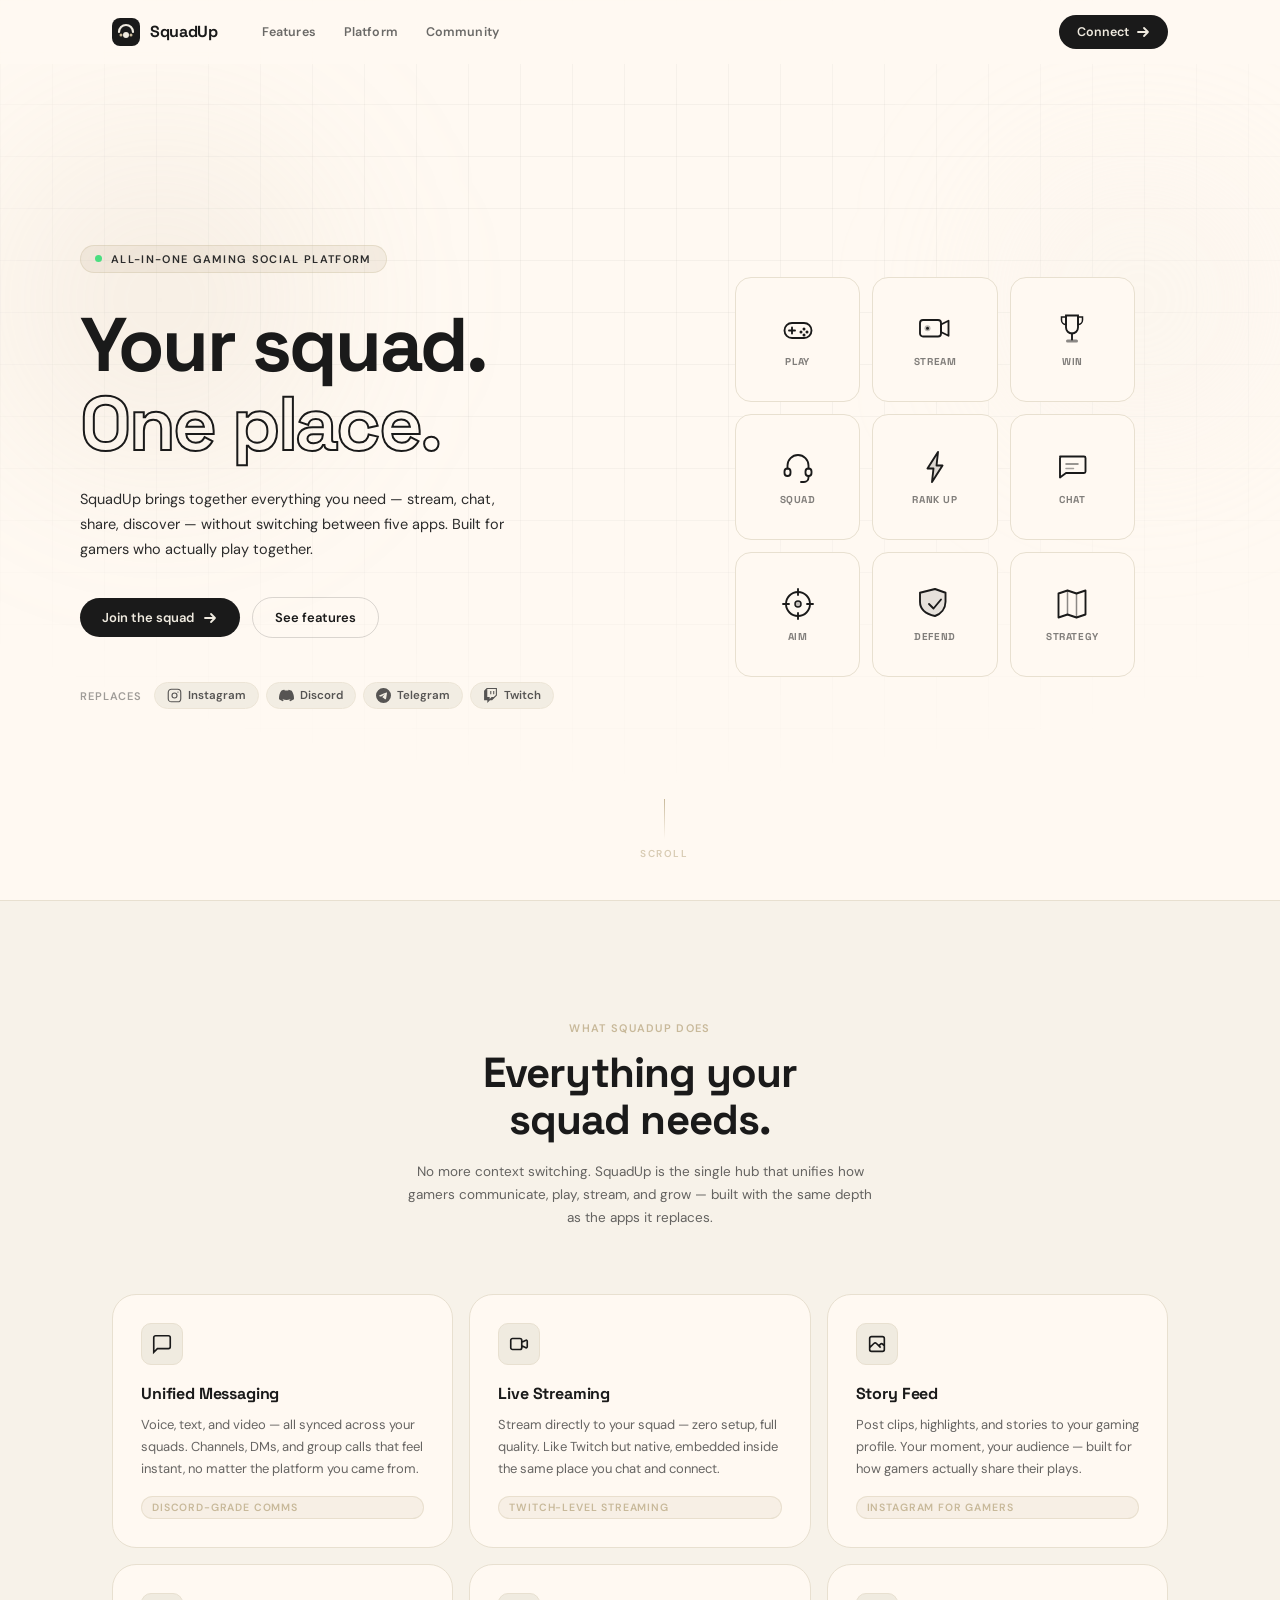
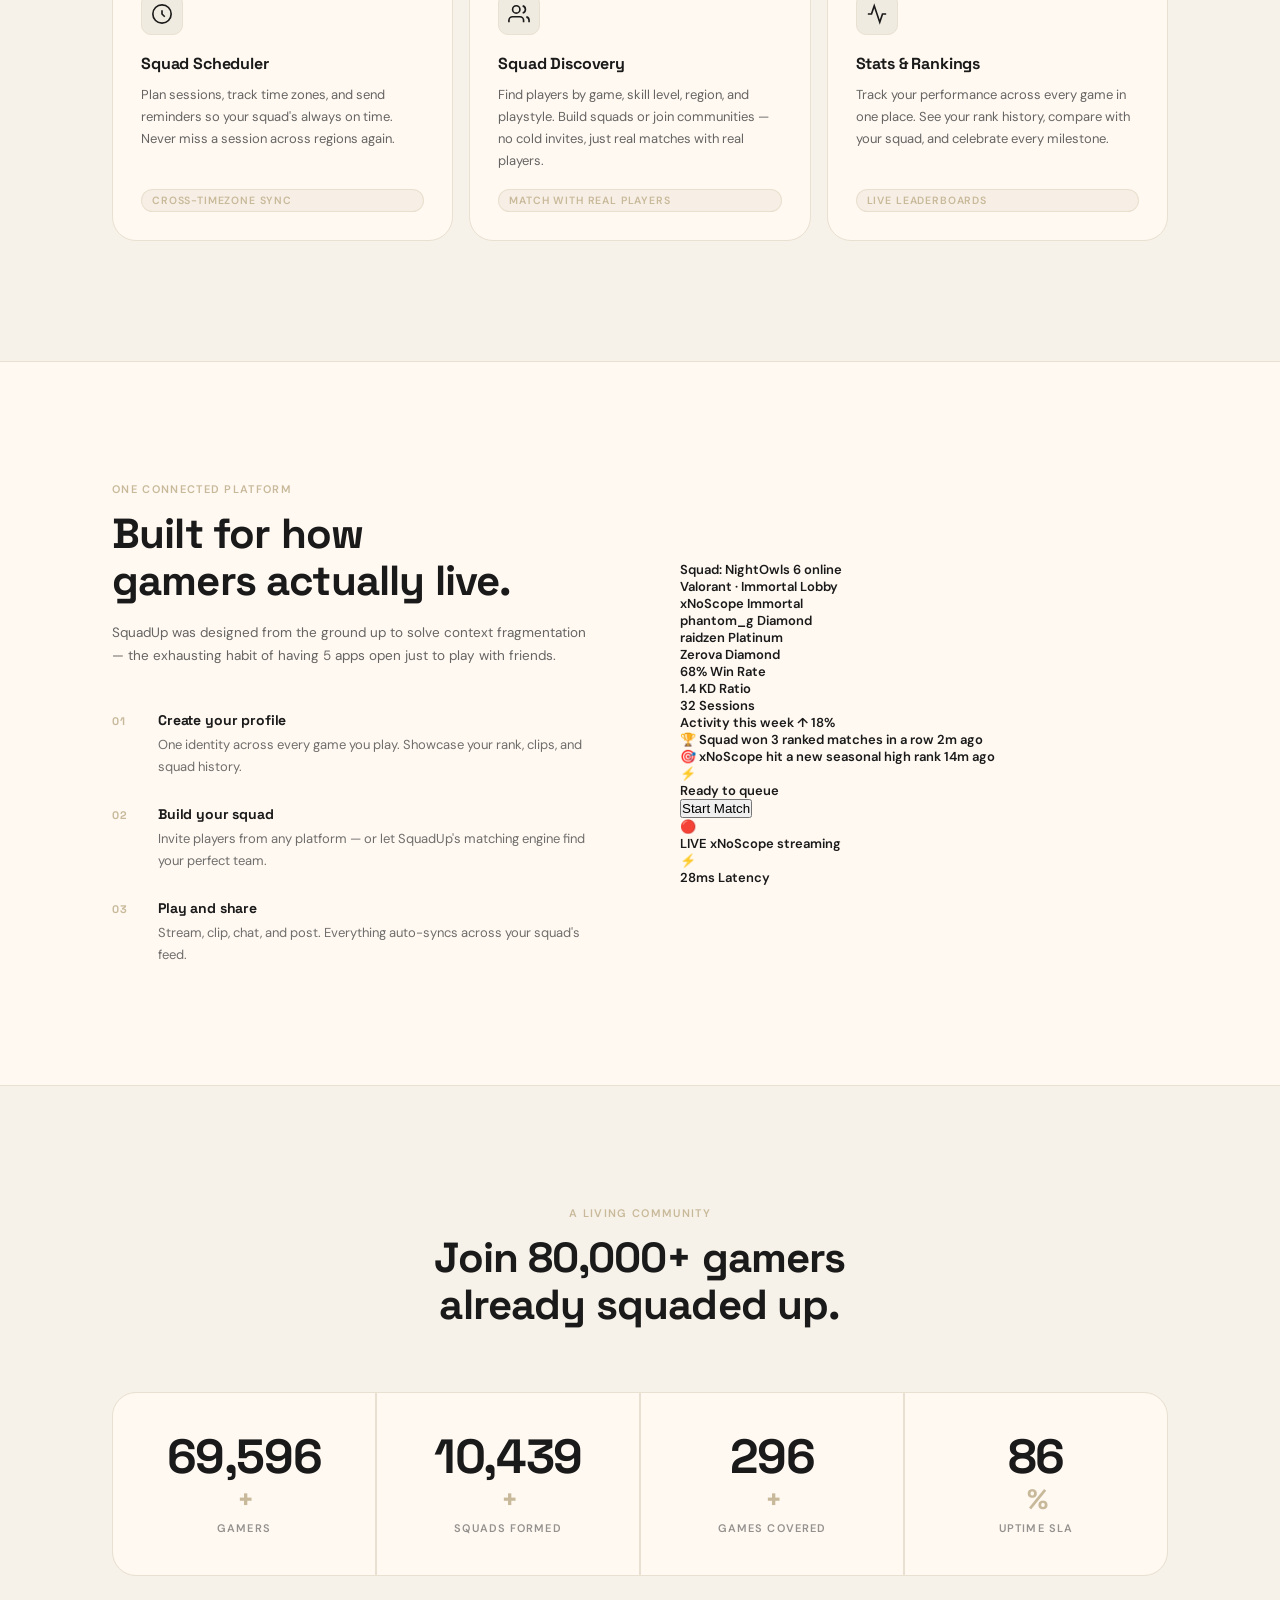
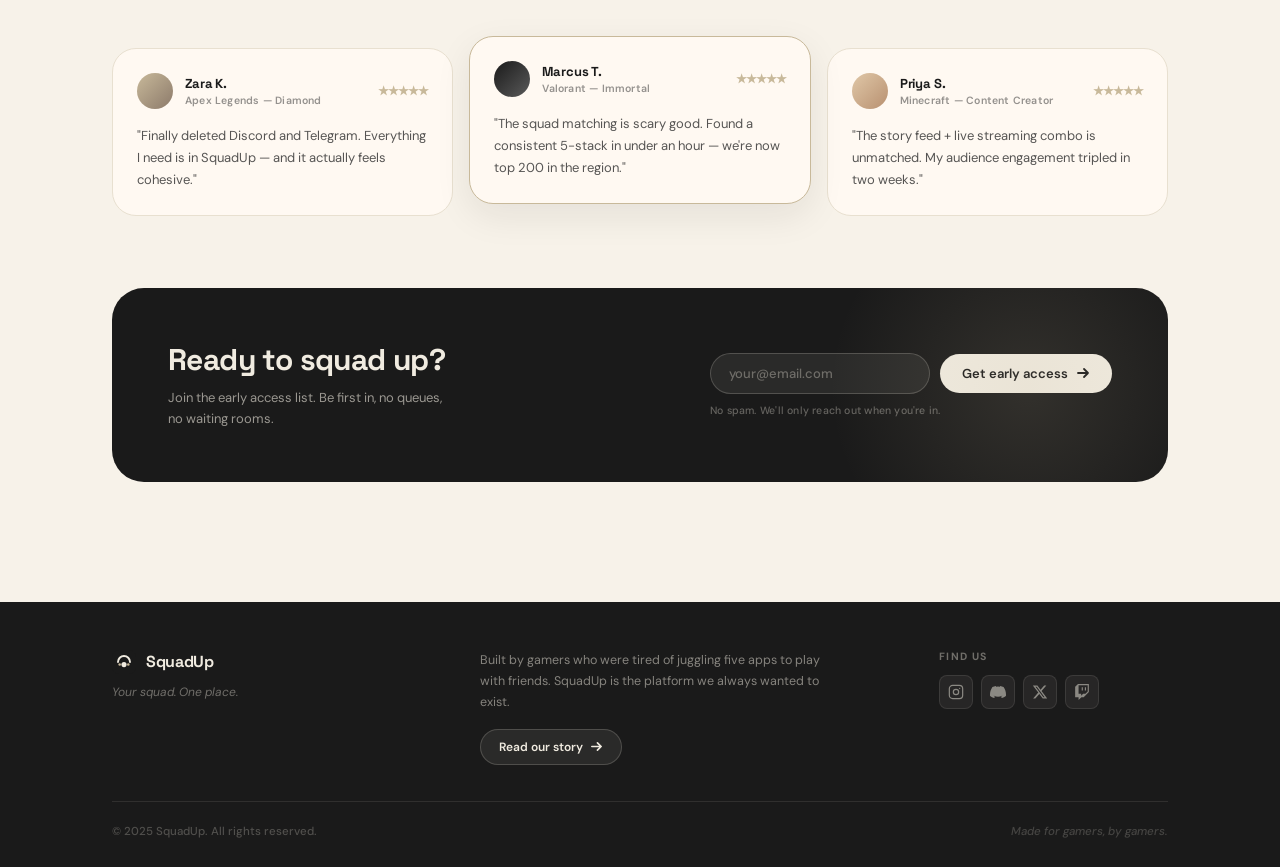
==== commit 36132163: "2" ====
--- a/index.html
+++ b/index.html
@@ -199,7 +199,7 @@
             <span class="gicon-label">Aim</span>
           </div>
 
-          <div class="gicon-card gicon-card--accent gicon-float-7">
+          <div class="gicon-card gicon-float-7">
             <svg class="gicon" viewBox="0 0 48 48" fill="none">
               <!-- Shield / team -->
               <path d="M24 4l14 5v12c0 9-6 16-14 19C10 37 4 30 4 21V9l20-5z" stroke="currentColor" stroke-width="2.5" stroke-linejoin="round" fill="currentColor" opacity="0.1"/>
@@ -209,13 +209,19 @@
             <span class="gicon-label">Defend</span>
           </div>
 
-        </div>
-
-        <!-- Floating live badge -->
-        <div class="hero-live-badge">
-          <span class="live-dot"></span>
-          <span>2.4k playing now</span>
-        </div>
+          <div class="gicon-card gicon-float-1">
+            <svg class="gicon" viewBox="0 0 48 48" fill="none">
+              <!-- Map / strategy -->
+              <path d="M6 10l12-4 12 4 12-4v32l-12 4-12-4-12 4V10z" stroke="currentColor" stroke-width="2.5" stroke-linejoin="round"/>
+              <line x1="18" y1="6" x2="18" y2="38" stroke="currentColor" stroke-width="2" stroke-linecap="round" opacity="0.5"/>
+              <line x1="30" y1="10" x2="30" y2="42" stroke="currentColor" stroke-width="2" stroke-linecap="round" opacity="0.5"/>
+            </svg>
+            <span class="gicon-label">Strategy</span>
+          </div>
+
+        </div>
+
+
       </div>
     </div>
 
@@ -272,13 +278,13 @@
           <div class="feature-tag">Cross-timezone sync</div>
         </div>
 
-        <div class="feature-card feature-card--dark reveal reveal--delay-2">
-          <div class="feature-icon feature-icon--light">
+        <div class="feature-card reveal reveal--delay-2">
+          <div class="feature-icon">
             <svg width="22" height="22" viewBox="0 0 24 24" fill="none" stroke="currentColor" stroke-width="1.8"><path d="M17 21v-2a4 4 0 0 0-4-4H5a4 4 0 0 0-4 4v2"/><circle cx="9" cy="7" r="4"/><path d="M23 21v-2a4 4 0 0 0-3-3.87M16 3.13a4 4 0 0 1 0 7.75"/></svg>
           </div>
-          <h3 class="feature-title feature-title--light">Squad Discovery</h3>
-          <p class="feature-body feature-body--light">Find players by game, skill level, region, and playstyle. Build squads or join communities — no cold invites, just real matches with real players.</p>
-          <div class="feature-tag feature-tag--light">Match with real players</div>
+          <h3 class="feature-title">Squad Discovery</h3>
+          <p class="feature-body">Find players by game, skill level, region, and playstyle. Build squads or join communities — no cold invites, just real matches with real players.</p>
+          <div class="feature-tag">Match with real players</div>
         </div>
 
         <div class="feature-card reveal reveal--delay-3">
@@ -329,72 +335,120 @@
 
         <div class="platform-right reveal reveal--delay-2">
           <div class="platform-visual">
-            <div class="app-mockup">
-              <div class="app-sidebar">
-                <div class="sidebar-avatar main-av"></div>
-                <div class="sidebar-divider"></div>
-                <div class="sidebar-icon active">
-                  <svg width="18" height="18" viewBox="0 0 24 24" fill="none" stroke="currentColor" stroke-width="2"><rect x="3" y="3" width="7" height="7"/><rect x="14" y="3" width="7" height="7"/><rect x="14" y="14" width="7" height="7"/><rect x="3" y="14" width="7" height="7"/></svg>
-                </div>
-                <div class="sidebar-icon">
-                  <svg width="18" height="18" viewBox="0 0 24 24" fill="none" stroke="currentColor" stroke-width="2"><path d="M21 15a2 2 0 0 1-2 2H7l-4 4V5a2 2 0 0 1 2-2h14a2 2 0 0 1 2 2z"/></svg>
-                </div>
-                <div class="sidebar-icon">
-                  <svg width="18" height="18" viewBox="0 0 24 24" fill="none" stroke="currentColor" stroke-width="2"><path d="M15 10l4.553-2.069A1 1 0 0 1 21 8.87v6.26a1 1 0 0 1-1.447.9L15 14M3 8a2 2 0 0 1 2-2h8a2 2 0 0 1 2 2v8a2 2 0 0 1-2 2H5a2 2 0 0 1-2-2V8z"/></svg>
-                </div>
-                <div class="sidebar-icon">
-                  <svg width="18" height="18" viewBox="0 0 24 24" fill="none" stroke="currentColor" stroke-width="2"><path d="M17 21v-2a4 4 0 0 0-4-4H5a4 4 0 0 0-4 4v2"/><circle cx="9" cy="7" r="4"/><path d="M23 21v-2a4 4 0 0 0-3-3.87M16 3.13a4 4 0 0 1 0 7.75"/></svg>
-                </div>
-              </div>
-              <div class="app-main">
-                <div class="app-topbar">
-                  <span class="app-channel"># valorant-ranked</span>
-                  <span class="app-live-dot">● 6 online</span>
-                </div>
-                <div class="app-messages" id="appMessages">
-                  <div class="app-msg">
-                    <div class="app-msg-av"></div>
-                    <div class="app-msg-content">
-                      <span class="app-msg-name">xNoScope99</span>
-                      <span class="app-msg-text">who's ready for ranked?</span>
-                    </div>
+            <!-- New creative: Squad Activity Dashboard -->
+            <div class="squad-dashboard">
+              <!-- Header -->
+              <div class="dash-header">
+                <div class="dash-title-row">
+                  <div class="dash-dot active-dot"></div>
+                  <span class="dash-title">Squad: NightOwls</span>
+                  <span class="dash-badge">6 online</span>
+                </div>
+                <div class="dash-game-tag">Valorant · Immortal Lobby</div>
+              </div>
+
+              <!-- Member row -->
+              <div class="dash-members">
+                <div class="dash-member">
+                  <div class="dmem-av dmem-av--1">
+                    <div class="dmem-status online"></div>
                   </div>
-                  <div class="app-msg">
-                    <div class="app-msg-av av-b"></div>
-                    <div class="app-msg-content">
-                      <span class="app-msg-name">phantom_g</span>
-                      <span class="app-msg-text">in 10 mins, loading up 🎮</span>
-                    </div>
+                  <span class="dmem-name">xNoScope</span>
+                  <span class="dmem-rank">Immortal</span>
+                </div>
+                <div class="dash-member">
+                  <div class="dmem-av dmem-av--2">
+                    <div class="dmem-status online"></div>
                   </div>
-                  <div class="app-msg app-msg--new" id="newMsg" style="opacity:0">
-                    <div class="app-msg-av av-c"></div>
-                    <div class="app-msg-content">
-                      <span class="app-msg-name">raidzen</span>
-                      <span class="app-msg-text">joining now, let's clutch 🔥</span>
-                    </div>
+                  <span class="dmem-name">phantom_g</span>
+                  <span class="dmem-rank">Diamond</span>
+                </div>
+                <div class="dash-member">
+                  <div class="dmem-av dmem-av--3">
+                    <div class="dmem-status away"></div>
                   </div>
-                </div>
-                <div class="app-input-bar">
-                  <div class="app-input-fake">Message squad...</div>
-                  <div class="app-input-icon">
-                    <svg width="16" height="16" viewBox="0 0 24 24" fill="none" stroke="currentColor" stroke-width="2"><line x1="22" y1="2" x2="11" y2="13"/><polygon points="22 2 15 22 11 13 2 9 22 2"/></svg>
+                  <span class="dmem-name">raidzen</span>
+                  <span class="dmem-rank">Platinum</span>
+                </div>
+                <div class="dash-member">
+                  <div class="dmem-av dmem-av--4">
+                    <div class="dmem-status online"></div>
                   </div>
-                </div>
-              </div>
-            </div>
-
-            <div class="float-stat float-stat--1">
-              <div class="fstat-icon">🎯</div>
-              <div class="fstat-text">
-                <span class="fstat-num">2.4k</span>
-                <span class="fstat-label">Active now</span>
-              </div>
-            </div>
-            <div class="float-stat float-stat--2">
-              <div class="fstat-icon">⚡</div>
-              <div class="fstat-text">
-                <span class="fstat-num">32ms</span>
-                <span class="fstat-label">Avg latency</span>
+                  <span class="dmem-name">Zerova</span>
+                  <span class="dmem-rank">Diamond</span>
+                </div>
+              </div>
+
+              <!-- Stats row -->
+              <div class="dash-stats">
+                <div class="dash-stat-item">
+                  <span class="dstat-val" id="animWinRate">68%</span>
+                  <span class="dstat-label">Win Rate</span>
+                </div>
+                <div class="dash-stat-sep"></div>
+                <div class="dash-stat-item">
+                  <span class="dstat-val">1.4</span>
+                  <span class="dstat-label">KD Ratio</span>
+                </div>
+                <div class="dash-stat-sep"></div>
+                <div class="dash-stat-item">
+                  <span class="dstat-val">32</span>
+                  <span class="dstat-label">Sessions</span>
+                </div>
+              </div>
+
+              <!-- Activity chart -->
+              <div class="dash-chart-label">
+                <span>Activity this week</span>
+                <span class="dash-chart-up">↑ 18%</span>
+              </div>
+              <div class="dash-chart">
+                <div class="dchart-bar" style="height:45%" data-day="Mon"></div>
+                <div class="dchart-bar" style="height:62%" data-day="Tue"></div>
+                <div class="dchart-bar" style="height:38%" data-day="Wed"></div>
+                <div class="dchart-bar" style="height:78%" data-day="Thu"></div>
+                <div class="dchart-bar dchart-bar--active" style="height:91%" data-day="Fri"></div>
+                <div class="dchart-bar" style="height:55%" data-day="Sat"></div>
+                <div class="dchart-bar" style="height:70%" data-day="Sun"></div>
+              </div>
+
+              <!-- Recent activity feed -->
+              <div class="dash-feed">
+                <div class="dfeed-item dfeed-item--win" id="dashFeed1">
+                  <span class="dfeed-icon">🏆</span>
+                  <span class="dfeed-text">Squad won 3 ranked matches in a row</span>
+                  <span class="dfeed-time">2m ago</span>
+                </div>
+                <div class="dfeed-item" id="dashFeed2">
+                  <span class="dfeed-icon">🎯</span>
+                  <span class="dfeed-text">xNoScope hit a new seasonal high rank</span>
+                  <span class="dfeed-time">14m ago</span>
+                </div>
+              </div>
+
+              <!-- Bottom action -->
+              <div class="dash-action">
+                <div class="dash-action-left">
+                  <div class="dash-action-icon">⚡</div>
+                  <span>Ready to queue</span>
+                </div>
+                <button class="dash-queue-btn">Start Match</button>
+              </div>
+            </div>
+
+            <!-- Floating decorative cards -->
+            <div class="platform-float-badge platform-float-badge--1">
+              <div class="pfb-icon">🔴</div>
+              <div class="pfb-text">
+                <span class="pfb-val">LIVE</span>
+                <span class="pfb-label">xNoScope streaming</span>
+              </div>
+            </div>
+            <div class="platform-float-badge platform-float-badge--2">
+              <div class="pfb-icon">⚡</div>
+              <div class="pfb-text">
+                <span class="pfb-val">28ms</span>
+                <span class="pfb-label">Latency</span>
               </div>
             </div>
           </div>
--- a/style.css
+++ b/style.css
@@ -294,14 +294,14 @@
 .mobile-btn { display: inline-flex; margin-top: 12px; width: fit-content; }
 
 /* ══════════════════════════════════════════
-   HERO
+   HERO — split layout
 ══════════════════════════════════════════ */
 .hero {
   position: relative;
   min-height: 100vh;
-  padding: calc(var(--nav-h) + 80px) 32px 80px;
-  display: flex;
-  align-items: flex-start;
+  padding: calc(var(--nav-h) + 60px) 32px 80px;
+  display: flex;
+  align-items: center;
   justify-content: center;
   overflow: hidden;
   background: var(--off-white);
@@ -346,11 +346,28 @@
   100% { transform: translate(20px, 30px) scale(1.05); }
 }
 
-.hero-inner {
+/* Hero split layout */
+.hero-split {
   position: relative;
   z-index: 2;
-  max-width: 600px;
-  padding-top: 20px;
+  width: 100%;
+  max-width: 1120px;
+  display: grid;
+  grid-template-columns: 1fr 1fr;
+  gap: 60px;
+  align-items: center;
+  padding-top: 10px;
+}
+
+.hero-left {
+  max-width: 560px;
+}
+
+.hero-right {
+  position: relative;
+  display: flex;
+  align-items: center;
+  justify-content: center;
 }
 
 .hero-eyebrow {
@@ -614,7 +631,6 @@
 .features-grid {
   display: grid;
   grid-template-columns: repeat(3, 1fr);
-  grid-template-rows: auto auto;
   gap: 16px;
 }
 
@@ -623,6 +639,8 @@
   border: 1px solid var(--warm-sand);
   border-radius: var(--radius-lg);
   padding: 28px;
+  display: flex;
+  flex-direction: column;
   transition: transform 0.3s var(--ease-out), box-shadow 0.3s, border-color 0.3s;
 }
 .feature-card:hover {
@@ -631,8 +649,13 @@
   border-color: var(--muted-gold);
 }
 
-.feature-card--large {
-  grid-column: span 2;
+.feature-body {
+  font-size: 13px;
+  font-weight: 400;
+  line-height: 1.7;
+  color: var(--charcoal);
+  opacity: 0.72;
+  flex: 1;
 }
 
 .feature-card--dark {
@@ -669,13 +692,6 @@
 }
 .feature-title--light { color: var(--cream); }
 
-.feature-body {
-  font-size: 13px;
-  font-weight: 400;
-  line-height: 1.7;
-  color: var(--charcoal);
-  opacity: 0.72;
-}
 .feature-body--light { color: var(--cream); opacity: 0.72; }
 
 .feature-tag {
@@ -1173,45 +1189,99 @@
 }
 
 /* ══════════════════════════════════════════
-   FOOTER
+   FOOTER — compact
 ══════════════════════════════════════════ */
 .footer {
   background: var(--ink);
-  padding: 72px 0 40px;
+  padding: 48px 0 28px;
 }
 .footer-inner {
   max-width: 1120px;
   margin: 0 auto;
   padding: 0 32px;
 }
-.footer-top {
+
+/* Three-column compact layout: brand | about | socials */
+.footer-compact {
   display: grid;
-  grid-template-columns: 2fr 1fr 1fr 1fr;
-  gap: 60px;
-  padding-bottom: 56px;
+  grid-template-columns: 1.4fr 1.8fr 1fr;
+  gap: 48px;
+  padding-bottom: 36px;
   border-bottom: 1px solid rgba(240,235,224,0.1);
-}
+  align-items: start;
+}
+
 .footer-brand {}
 .footer-logo .logo-text { color: var(--cream); }
 
 .footer-tagline {
-  font-size: 13px;
+  font-size: 12px;
   font-weight: 400;
   color: var(--cream);
-  opacity: 0.45;
-  margin-top: 12px;
-  margin-bottom: 24px;
+  opacity: 0.4;
+  margin-top: 10px;
   font-style: italic;
 }
 
+/* About section */
+.footer-about {}
+.footer-about-text {
+  font-size: 12.5px;
+  font-weight: 400;
+  line-height: 1.68;
+  color: var(--cream);
+  opacity: 0.5;
+  margin-bottom: 16px;
+  max-width: 340px;
+}
+
+.btn-about-story {
+  display: inline-flex;
+  align-items: center;
+  gap: 7px;
+  padding: 9px 18px;
+  background: rgba(240,235,224,0.08);
+  color: var(--cream);
+  font-family: var(--font-body);
+  font-size: 12px;
+  font-weight: 600;
+  border-radius: 99px;
+  text-decoration: none;
+  border: 1px solid rgba(240,235,224,0.18);
+  transition: background 0.2s, border-color 0.2s, transform 0.2s;
+}
+.btn-about-story:hover {
+  background: rgba(240,235,224,0.14);
+  border-color: rgba(240,235,224,0.35);
+  transform: translateY(-1px);
+}
+.btn-about-story--active {
+  background: rgba(200,185,154,0.2);
+  border-color: rgba(200,185,154,0.4);
+  color: var(--muted-gold);
+}
+.btn-about-story svg { transition: transform 0.2s; }
+.btn-about-story:hover svg { transform: translateX(3px); }
+
+/* Socials column */
+.footer-socials-col {}
+.footer-socials-label {
+  font-size: 10.5px;
+  font-weight: 700;
+  letter-spacing: 0.1em;
+  text-transform: uppercase;
+  color: var(--cream);
+  opacity: 0.4;
+  margin-bottom: 12px;
+}
 .footer-socials {
   display: flex;
   gap: 8px;
   flex-wrap: wrap;
 }
 .social-icon {
-  width: 36px;
-  height: 36px;
+  width: 34px;
+  height: 34px;
   display: flex;
   align-items: center;
   justify-content: center;
@@ -1228,51 +1298,375 @@
   transform: translateY(-2px);
 }
 
-.footer-links-group {
-  display: flex;
-  flex-direction: column;
-  gap: 10px;
-}
-.footer-group-title {
-  font-family: var(--font-display);
-  font-size: 12px;
-  font-weight: 700;
-  color: var(--cream);
-  letter-spacing: 0.08em;
-  text-transform: uppercase;
-  margin-bottom: 4px;
-  opacity: 0.6;
-}
-.footer-link {
-  font-size: 13px;
-  font-weight: 500;
-  color: var(--cream);
-  opacity: 0.45;
-  text-decoration: none;
-  transition: opacity 0.2s;
-}
-.footer-link:hover { opacity: 0.85; }
-
 .footer-bottom {
   display: flex;
   justify-content: space-between;
   align-items: center;
-  padding-top: 28px;
+  padding-top: 22px;
   flex-wrap: wrap;
   gap: 8px;
 }
 .footer-copy {
-  font-size: 12px;
+  font-size: 11.5px;
   font-weight: 500;
   color: var(--cream);
+  opacity: 0.25;
+}
+.footer-made {
+  font-size: 11.5px;
+  font-weight: 500;
+  color: var(--cream);
+  opacity: 0.2;
+  font-style: italic;
+}
+
+/* ══════════════════════════════════════════
+   GAMER ICONS GRID (Hero Right)
+══════════════════════════════════════════ */
+.gamer-icons-grid {
+  display: grid;
+  grid-template-columns: repeat(3, 1fr);
+  grid-template-rows: repeat(3, auto);
+  gap: 12px;
+  width: 100%;
+  max-width: 400px;
+}
+
+.gicon-card {
+  background: var(--off-white);
+  border: 1px solid var(--warm-sand);
+  border-radius: var(--radius-md);
+  padding: 18px 14px;
+  display: flex;
+  flex-direction: column;
+  align-items: center;
+  justify-content: center;
+  gap: 8px;
+  color: var(--ink);
+  transition: transform 0.3s var(--ease-out), box-shadow 0.3s, border-color 0.3s;
+  cursor: default;
+  aspect-ratio: 1;
+}
+.gicon-card:hover {
+  transform: translateY(-4px) scale(1.03);
+  box-shadow: 0 12px 32px rgba(26,26,26,0.10);
+  border-color: var(--muted-gold);
+}
+
+.gicon-card--lg {
+  aspect-ratio: auto;
+  grid-column: span 1;
+}
+
+.gicon-card--accent {
+  background: var(--ink);
+  border-color: var(--ink);
+  color: var(--cream);
+}
+.gicon-card--accent:hover {
+  border-color: var(--charcoal);
+  background: var(--charcoal);
+}
+
+.gicon {
+  width: 36px;
+  height: 36px;
+  flex-shrink: 0;
+}
+
+.gicon-label {
+  font-family: var(--font-display);
+  font-size: 10px;
+  font-weight: 700;
+  letter-spacing: 0.06em;
+  text-transform: uppercase;
+  opacity: 0.55;
+}
+.gicon-card--accent .gicon-label { opacity: 0.6; color: var(--cream); }
+
+/* Individual float animations */
+@keyframes gFloat1 {
+  0%, 100% { transform: translateY(0); }
+  50% { transform: translateY(-6px); }
+}
+@keyframes gFloat2 {
+  0%, 100% { transform: translateY(0) rotate(0deg); }
+  50% { transform: translateY(-8px) rotate(1deg); }
+}
+@keyframes gPulse {
+  0%, 100% { box-shadow: 0 0 0 0 rgba(200,185,154,0.25); }
+  50% { box-shadow: 0 0 0 8px rgba(200,185,154,0); }
+}
+@keyframes gFloat3 {
+  0%, 100% { transform: translateY(0) scale(1); }
+  60% { transform: translateY(-5px) scale(1.02); }
+}
+
+.gicon-pulse { animation: gPulse 2.8s ease-in-out infinite; }
+.gicon-float-1 { animation: gFloat1 4s ease-in-out infinite; animation-delay: 0.3s; }
+.gicon-float-2 { animation: gFloat2 5s ease-in-out infinite; animation-delay: 0.7s; }
+.gicon-float-3 { animation: gFloat1 3.8s ease-in-out infinite; animation-delay: 1.1s; }
+.gicon-float-4 { animation: gFloat3 4.5s ease-in-out infinite; animation-delay: 0s; }
+.gicon-float-5 { animation: gFloat1 3.5s ease-in-out infinite; animation-delay: 0.5s; }
+.gicon-float-6 { animation: gFloat2 4.2s ease-in-out infinite; animation-delay: 1.4s; }
+.gicon-float-7 { animation: gFloat3 5s ease-in-out infinite; animation-delay: 0.9s; }
+
+/* Hero live badge (floating) */
+.hero-live-badge {
+  position: absolute;
+  bottom: -18px;
+  right: 0;
+  display: flex;
+  align-items: center;
+  gap: 8px;
+  padding: 8px 14px;
+  background: var(--off-white);
+  border: 1px solid var(--warm-sand);
+  border-radius: 99px;
+  font-size: 11.5px;
+  font-weight: 600;
+  color: var(--charcoal);
+  box-shadow: 0 8px 24px rgba(26,26,26,0.08);
+  animation: gFloat1 4s ease-in-out infinite;
+}
+.live-dot {
+  width: 7px;
+  height: 7px;
+  background: #4ade80;
+  border-radius: 50%;
+  box-shadow: 0 0 0 0 rgba(74,222,128,0.5);
+  animation: pulse 2s ease-out infinite;
+  flex-shrink: 0;
+}
+
+/* ══════════════════════════════════════════
+   STORY PAGE
+══════════════════════════════════════════ */
+.story-back-btn {
+  font-size: 12.5px;
+}
+
+.story-hero {
+  padding: calc(var(--nav-h) + 72px) 32px 60px;
+  background: var(--off-white);
+  position: relative;
+  overflow: hidden;
+}
+.story-hero::before {
+  content: '';
+  position: absolute;
+  inset: 0;
+  background-image:
+    linear-gradient(var(--border) 1px, transparent 1px),
+    linear-gradient(90deg, var(--border) 1px, transparent 1px);
+  background-size: 52px 52px;
+  mask-image: radial-gradient(ellipse 80% 80% at 30% 50%, black 20%, transparent 100%);
   opacity: 0.3;
 }
-.footer-made {
-  font-size: 12px;
-  font-weight: 500;
-  color: var(--cream);
-  opacity: 0.25;
-  font-style: italic;
+.story-hero-inner {
+  position: relative;
+  z-index: 2;
+  max-width: 720px;
+  margin: 0 auto;
+  text-align: center;
+}
+
+.story-title {
+  font-family: var(--font-display);
+  font-size: clamp(36px, 6vw, 64px);
+  font-weight: 700;
+  line-height: 1.06;
+  letter-spacing: -0.03em;
+  color: var(--ink);
+  margin-bottom: 20px;
+}
+.story-title em {
+  font-style: normal;
+  color: transparent;
+  -webkit-text-stroke: 2px var(--ink);
+}
+
+.story-subtitle {
+  font-size: 15px;
+  font-weight: 400;
+  line-height: 1.7;
+  color: var(--charcoal);
+  opacity: 0.7;
+  max-width: 520px;
+  margin: 0 auto;
+}
+
+.story-hero-line {
+  height: 1px;
+  background: linear-gradient(90deg, transparent, var(--warm-sand), transparent);
+  margin-top: 56px;
+}
+
+/* Story article */
+.story-article {
+  background: var(--off-white);
+  padding: 80px 32px 100px;
+}
+.story-inner {
+  max-width: 740px;
+  margin: 0 auto;
+  display: flex;
+  flex-direction: column;
+  gap: 64px;
+}
+
+.story-chapter {}
+.story-chapter-marker {
+  display: flex;
+  align-items: center;
+  gap: 10px;
+  margin-bottom: 20px;
+}
+.chapter-icon {
+  font-size: 20px;
+  line-height: 1;
+}
+.story-chapter-marker span {
+  font-size: 11px;
+  font-weight: 700;
+  letter-spacing: 0.1em;
+  text-transform: uppercase;
+  color: var(--muted-gold);
+}
+
+.story-chapter h2 {
+  font-family: var(--font-display);
+  font-size: clamp(22px, 3.5vw, 32px);
+  font-weight: 700;
+  color: var(--ink);
+  letter-spacing: -0.02em;
+  margin-bottom: 20px;
+  line-height: 1.2;
+}
+.story-chapter p {
+  font-size: 15px;
+  font-weight: 400;
+  line-height: 1.78;
+  color: var(--charcoal);
+  opacity: 0.8;
+  margin-bottom: 16px;
+}
+.story-chapter p:last-child { margin-bottom: 0; }
+
+/* Pull quote */
+.story-pull-quote {
+  padding: 36px 40px;
+  border-left: 3px solid var(--muted-gold);
+  background: var(--beige-mid);
+  border-radius: 0 var(--radius-md) var(--radius-md) 0;
+}
+.story-pull-quote blockquote {
+  font-family: var(--font-display);
+  font-size: clamp(16px, 2.5vw, 20px);
+  font-weight: 600;
+  line-height: 1.55;
+  color: var(--ink);
+  letter-spacing: -0.01em;
+  margin-bottom: 14px;
+}
+.story-pull-quote cite {
+  font-size: 11.5px;
+  font-weight: 600;
+  letter-spacing: 0.06em;
+  text-transform: uppercase;
+  color: var(--muted-gold);
+  font-style: normal;
+}
+
+/* Timeline */
+.story-timeline {
+  display: flex;
+  flex-direction: column;
+  gap: 0;
+  padding-left: 16px;
+  border-left: 2px solid var(--warm-sand);
+}
+.timeline-item {
+  position: relative;
+  padding: 0 0 36px 28px;
+}
+.timeline-item:last-child { padding-bottom: 0; }
+.timeline-dot {
+  position: absolute;
+  left: -7px;
+  top: 6px;
+  width: 12px;
+  height: 12px;
+  background: var(--cream);
+  border: 2px solid var(--muted-gold);
+  border-radius: 50%;
+}
+.timeline-date {
+  display: block;
+  font-size: 10.5px;
+  font-weight: 700;
+  letter-spacing: 0.1em;
+  text-transform: uppercase;
+  color: var(--muted-gold);
+  margin-bottom: 6px;
+}
+.timeline-content h4 {
+  font-family: var(--font-display);
+  font-size: 15px;
+  font-weight: 700;
+  color: var(--ink);
+  margin-bottom: 6px;
+  letter-spacing: -0.01em;
+}
+.timeline-content p {
+  font-size: 13.5px;
+  font-weight: 400;
+  line-height: 1.65;
+  color: var(--charcoal);
+  opacity: 0.72;
+}
+
+/* Values */
+.story-values {
+  display: grid;
+  grid-template-columns: 1fr 1fr;
+  gap: 16px;
+}
+.value-card {
+  padding: 24px;
+  background: var(--beige-mid);
+  border: 1px solid var(--warm-sand);
+  border-radius: var(--radius-md);
+  transition: transform 0.3s var(--ease-out), box-shadow 0.3s;
+}
+.value-card:hover {
+  transform: translateY(-3px);
+  box-shadow: 0 10px 30px rgba(26,26,26,0.07);
+}
+.value-icon { font-size: 22px; margin-bottom: 12px; }
+.value-card h4 {
+  font-family: var(--font-display);
+  font-size: 14px;
+  font-weight: 700;
+  color: var(--ink);
+  margin-bottom: 8px;
+  letter-spacing: -0.01em;
+}
+.value-card p {
+  font-size: 13px;
+  font-weight: 400;
+  line-height: 1.68;
+  color: var(--charcoal);
+  opacity: 0.7;
+}
+
+/* Story CTA */
+.story-cta {
+  display: flex;
+  align-items: center;
+  gap: 12px;
+  flex-wrap: wrap;
+  margin-top: 28px;
 }
 
 /* ══════════════════════════════════════════
@@ -1283,11 +1677,26 @@
 }
 
 @media (max-width: 900px) {
+  .hero-split {
+    grid-template-columns: 1fr;
+    gap: 48px;
+  }
+  .hero-right {
+    order: -1;
+  }
+  .gamer-icons-grid {
+    max-width: 360px;
+    margin: 0 auto;
+  }
+  .hero-live-badge {
+    position: static;
+    margin: 12px auto 0;
+    width: fit-content;
+    animation: none;
+  }
+
   .features-grid {
     grid-template-columns: 1fr 1fr;
-  }
-  .feature-card--large {
-    grid-column: span 2;
   }
   .platform-layout {
     grid-template-columns: 1fr;
@@ -1300,9 +1709,15 @@
   .community-grid {
     grid-template-columns: repeat(2, 1fr);
   }
-  .footer-top {
+  .footer-compact {
     grid-template-columns: 1fr 1fr;
-    gap: 40px;
+    gap: 36px;
+  }
+  .footer-socials-col {
+    grid-column: span 2;
+  }
+  .story-values {
+    grid-template-columns: 1fr;
   }
 }
 
@@ -1313,37 +1728,68 @@
   .mobile-menu { display: flex; }
 
   .hero {
-    padding: calc(var(--nav-h) + 48px) 24px 60px;
-  }
-  .section-inner { padding: 0 24px; }
-  .hero-title { font-size: 42px; }
-
-  .features-section { padding: 80px 0; }
-  .platform-section { padding: 80px 0; }
-  .community-section { padding: 80px 0; }
+    padding: calc(var(--nav-h) + 40px) 20px 60px;
+    align-items: flex-start;
+  }
+  .hero-split {
+    gap: 36px;
+    padding-top: 0;
+  }
+  .hero-right {
+    order: -1;
+  }
+  .gamer-icons-grid {
+    max-width: 300px;
+    gap: 8px;
+  }
+  .gicon-card {
+    padding: 12px 8px;
+  }
+  .gicon {
+    width: 28px;
+    height: 28px;
+  }
+  .gicon-label {
+    font-size: 9px;
+  }
+
+  .section-inner { padding: 0 20px; }
+  .hero-title { font-size: 38px; }
+
+  .features-section { padding: 72px 0; }
+  .platform-section { padding: 72px 0; }
+  .community-section { padding: 72px 0; }
 
   .features-grid { grid-template-columns: 1fr; }
-  .feature-card--large { grid-column: span 1; }
 
   .community-grid { grid-template-columns: 1fr 1fr; }
 
   .cta-banner-inner {
     flex-direction: column;
-    padding: 36px 28px;
+    padding: 32px 24px;
   }
   .cta-input-row { flex-direction: column; }
   .cta-input { min-width: unset; width: 100%; }
   .cta-btn { width: 100%; justify-content: center; }
 
-  .footer-top {
+  .footer-compact {
     grid-template-columns: 1fr;
-    gap: 32px;
-  }
+    gap: 28px;
+  }
+  .footer-socials-col { grid-column: span 1; }
 
   .app-mockup { height: 300px; }
+
+  /* Story page mobile */
+  .story-hero { padding: calc(var(--nav-h) + 48px) 20px 48px; }
+  .story-article { padding: 60px 20px 80px; }
+  .story-pull-quote { padding: 24px 24px; }
+  .story-values { grid-template-columns: 1fr; }
+  .story-inner { gap: 48px; }
 }
 
 @media (max-width: 420px) {
-  .hero-title { font-size: 36px; }
+  .hero-title { font-size: 32px; }
   .community-grid { grid-template-columns: 1fr; }
-}
+  .gamer-icons-grid { grid-template-columns: repeat(3, 1fr); }
+}
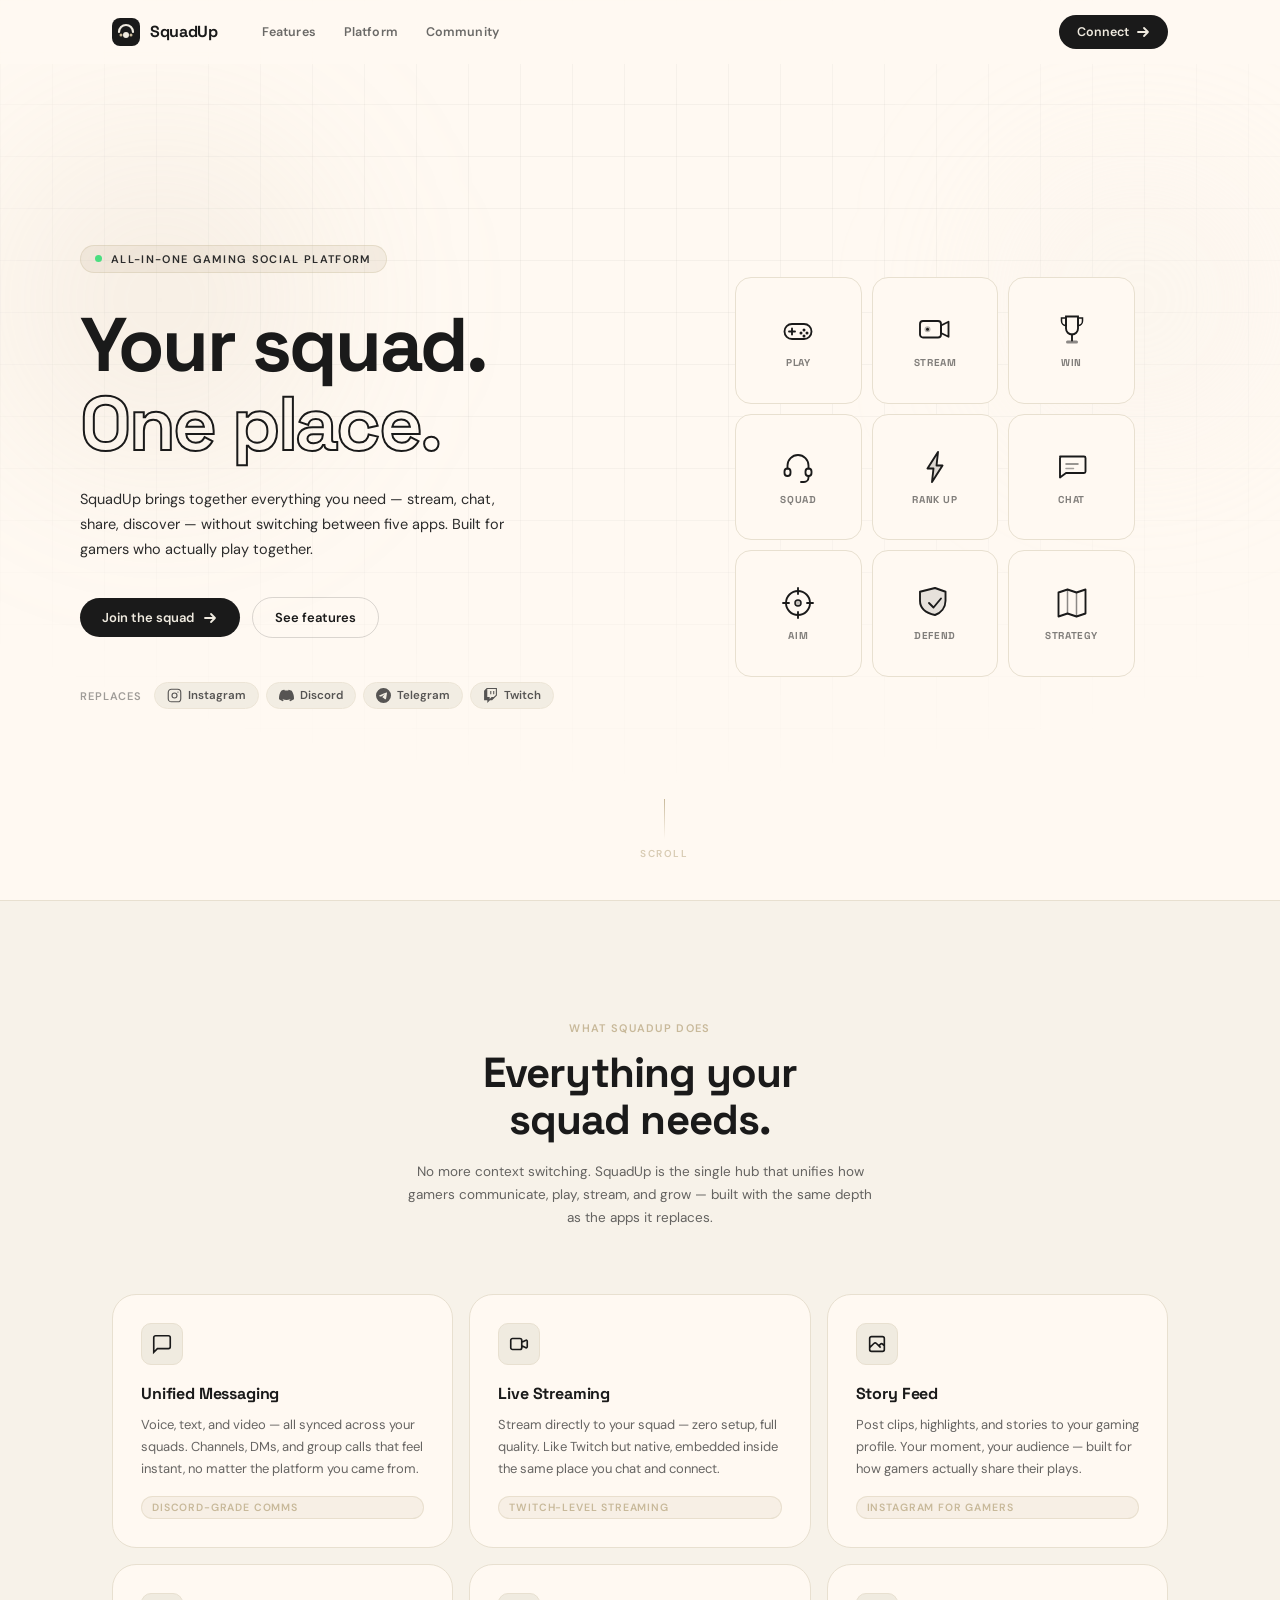
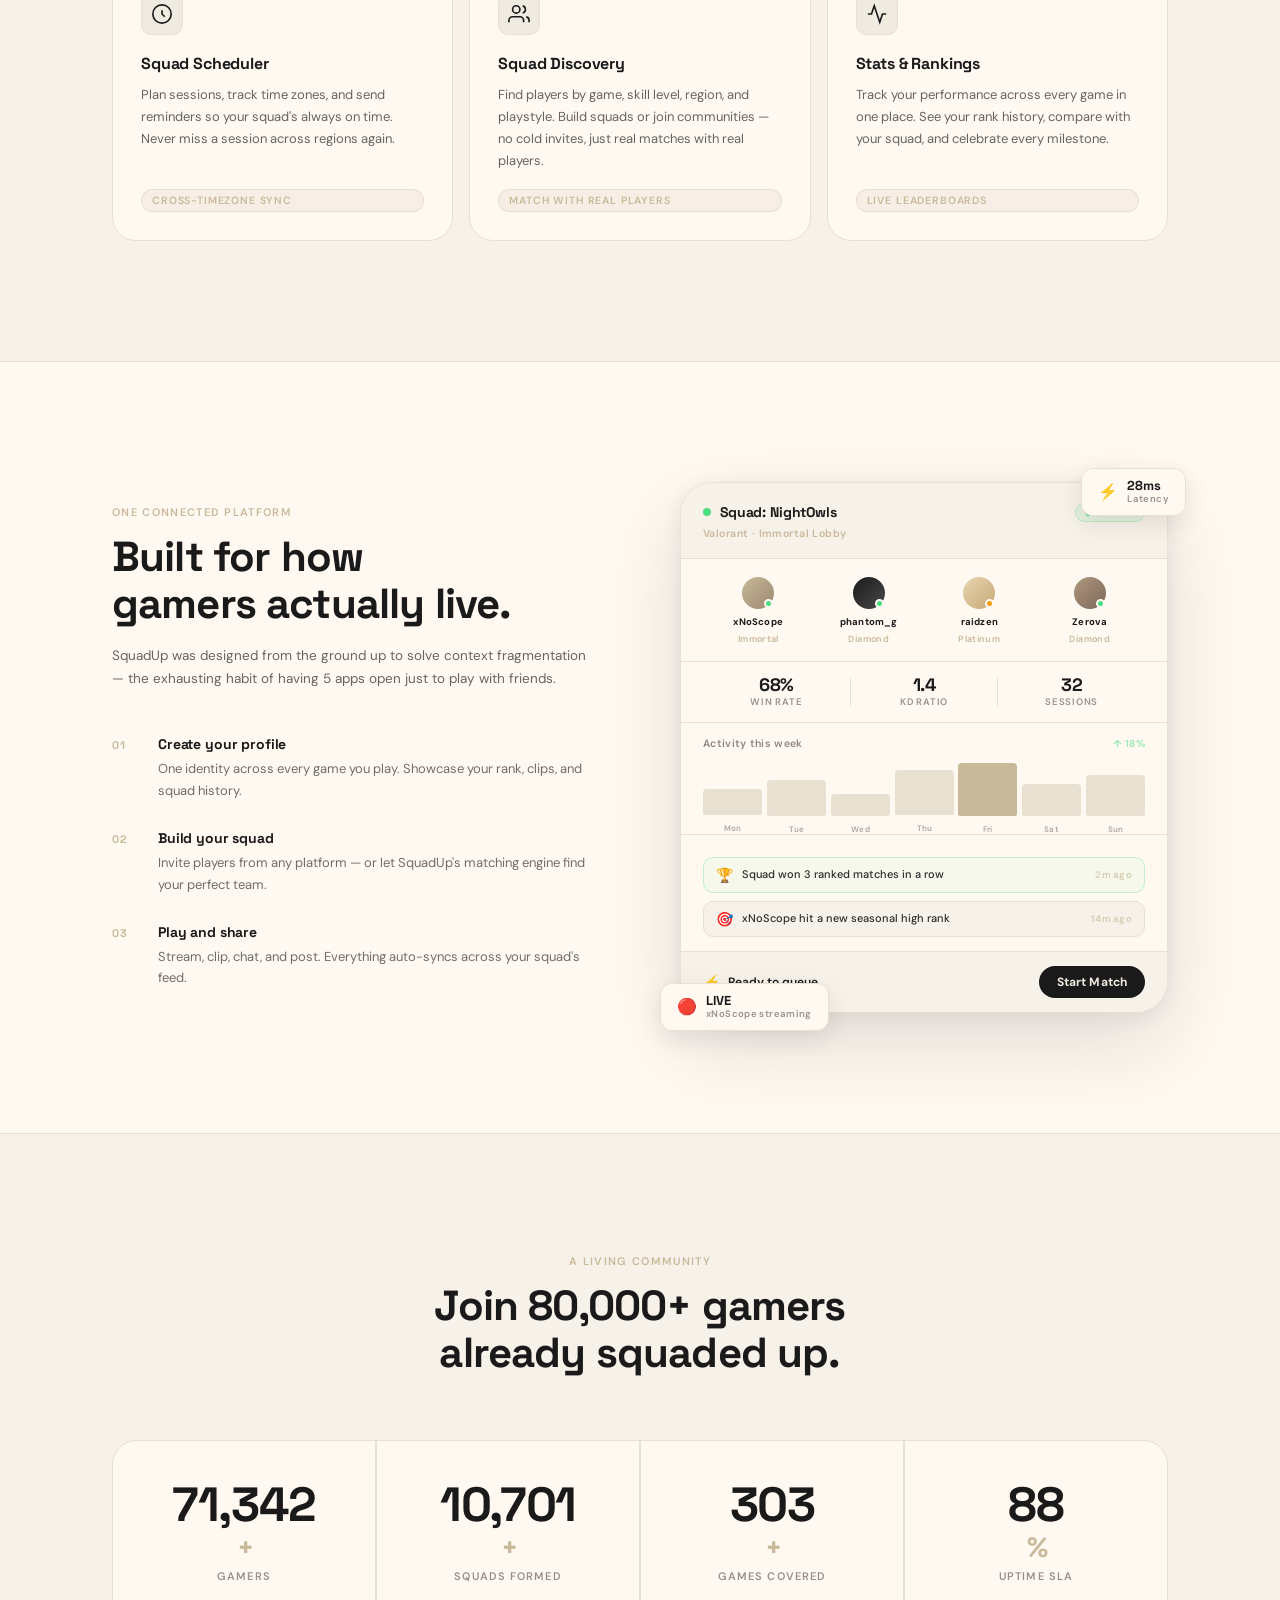
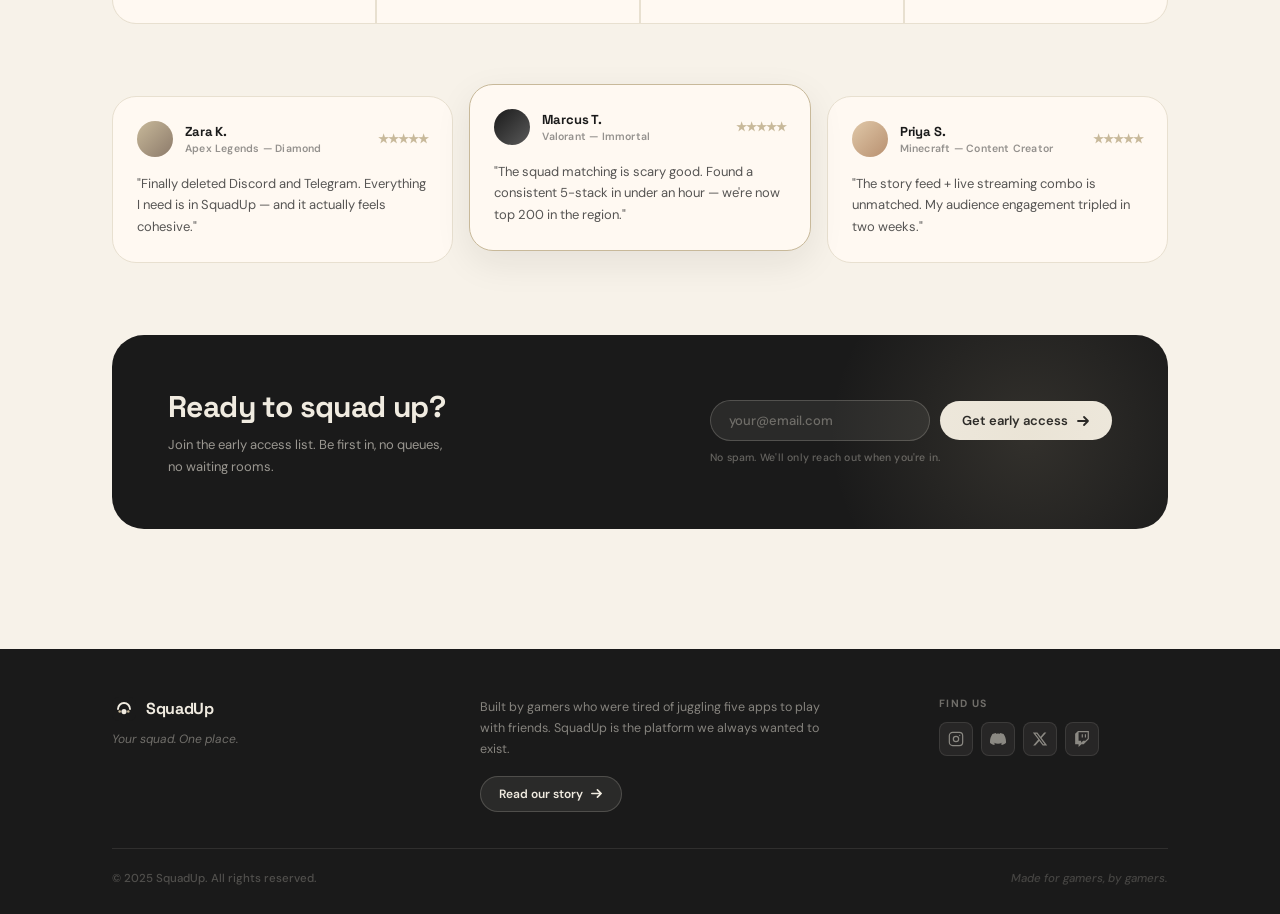
==== commit 04ac76e7: "3" ====
--- a/index.html
+++ b/index.html
@@ -3,7 +3,7 @@
 <head>
   <meta charset="UTF-8" />
   <meta name="viewport" content="width=device-width, initial-scale=1.0"/>
-  <title>SquadUp — One Platform. Every Gamer.</title>
+  <title>SquadUp</title>
   <link rel="stylesheet" href="style.css" />
   <link rel="preconnect" href="https://fonts.googleapis.com" />
   <link rel="preconnect" href="https://fonts.gstatic.com" crossorigin />
--- a/style.css
+++ b/style.css
@@ -970,8 +970,322 @@
 }
 
 /* ══════════════════════════════════════════
-   SECTION 3 — COMMUNITY
+   SECTION 2 — SQUAD DASHBOARD (new design)
 ══════════════════════════════════════════ */
+
+/* Squad Activity Dashboard */
+.squad-dashboard {
+  background: var(--off-white);
+  border: 1px solid var(--warm-sand);
+  border-radius: var(--radius-xl);
+  overflow: hidden;
+  box-shadow: 0 32px 80px rgba(26,26,26,0.12), 0 4px 20px rgba(26,26,26,0.07);
+  padding: 0;
+}
+
+.dash-header {
+  padding: 20px 22px 18px;
+  border-bottom: 1px solid var(--warm-sand);
+  background: var(--beige-mid);
+}
+.dash-title-row {
+  display: flex;
+  align-items: center;
+  gap: 9px;
+  margin-bottom: 5px;
+}
+.active-dot {
+  width: 8px;
+  height: 8px;
+  background: #4ade80;
+  border-radius: 50%;
+  box-shadow: 0 0 0 0 rgba(74,222,128,0.5);
+  animation: pulse 2s ease-out infinite;
+  flex-shrink: 0;
+}
+.dash-title {
+  font-family: var(--font-display);
+  font-size: 14px;
+  font-weight: 700;
+  color: var(--ink);
+  letter-spacing: -0.01em;
+}
+.dash-badge {
+  margin-left: auto;
+  font-size: 10px;
+  font-weight: 700;
+  letter-spacing: 0.06em;
+  text-transform: uppercase;
+  color: #4ade80;
+  background: rgba(74,222,128,0.1);
+  border: 1px solid rgba(74,222,128,0.25);
+  padding: 2px 9px;
+  border-radius: 99px;
+}
+.dash-game-tag {
+  font-size: 10.5px;
+  font-weight: 600;
+  color: var(--muted-gold);
+  letter-spacing: 0.04em;
+}
+
+.dash-members {
+  display: flex;
+  gap: 0;
+  padding: 16px 22px;
+  border-bottom: 1px solid var(--warm-sand);
+}
+.dash-member {
+  flex: 1;
+  display: flex;
+  flex-direction: column;
+  align-items: center;
+  gap: 5px;
+}
+.dmem-av {
+  width: 36px;
+  height: 36px;
+  border-radius: 50%;
+  position: relative;
+  border: 2px solid var(--off-white);
+}
+.dmem-av--1 { background: linear-gradient(135deg, #c8b99a, #9c8870); }
+.dmem-av--2 { background: linear-gradient(135deg, #1a1a1a, #4a4a4a); }
+.dmem-av--3 { background: linear-gradient(135deg, #e8d5b0, #c8a878); }
+.dmem-av--4 { background: linear-gradient(135deg, #b09880, #7c6858); }
+.dmem-status {
+  position: absolute;
+  bottom: 1px;
+  right: 1px;
+  width: 9px;
+  height: 9px;
+  border-radius: 50%;
+  border: 2px solid var(--off-white);
+}
+.dmem-status.online { background: #4ade80; }
+.dmem-status.away { background: #f59e0b; }
+.dmem-name {
+  font-size: 9.5px;
+  font-weight: 700;
+  color: var(--ink);
+  letter-spacing: 0.02em;
+  text-align: center;
+}
+.dmem-rank {
+  font-size: 9px;
+  font-weight: 600;
+  color: var(--muted-gold);
+  letter-spacing: 0.04em;
+  text-align: center;
+}
+
+.dash-stats {
+  display: flex;
+  align-items: center;
+  padding: 14px 22px;
+  border-bottom: 1px solid var(--warm-sand);
+  gap: 0;
+}
+.dash-stat-item {
+  flex: 1;
+  display: flex;
+  flex-direction: column;
+  align-items: center;
+  gap: 2px;
+}
+.dash-stat-sep {
+  width: 1px;
+  height: 28px;
+  background: var(--warm-sand);
+  flex-shrink: 0;
+}
+.dstat-val {
+  font-family: var(--font-display);
+  font-size: 18px;
+  font-weight: 700;
+  color: var(--ink);
+  letter-spacing: -0.02em;
+  line-height: 1;
+}
+.dstat-label {
+  font-size: 9.5px;
+  font-weight: 600;
+  text-transform: uppercase;
+  letter-spacing: 0.08em;
+  color: var(--charcoal);
+  opacity: 0.5;
+}
+
+.dash-chart-label {
+  display: flex;
+  align-items: center;
+  justify-content: space-between;
+  padding: 14px 22px 8px;
+  font-size: 10.5px;
+  font-weight: 600;
+  color: var(--charcoal);
+  opacity: 0.55;
+  letter-spacing: 0.03em;
+}
+.dash-chart-up {
+  color: #4ade80;
+  opacity: 1;
+  font-size: 10px;
+  font-weight: 700;
+}
+.dash-chart {
+  display: flex;
+  align-items: flex-end;
+  gap: 5px;
+  padding: 0 22px 14px;
+  height: 72px;
+}
+.dchart-bar {
+  flex: 1;
+  background: var(--warm-sand);
+  border-radius: 4px 4px 2px 2px;
+  transition: background 0.2s;
+  position: relative;
+  animation: barGrow 1s var(--ease-out) forwards;
+  transform-origin: bottom;
+}
+.dchart-bar::after {
+  content: attr(data-day);
+  position: absolute;
+  bottom: -18px;
+  left: 50%;
+  transform: translateX(-50%);
+  font-size: 8px;
+  font-weight: 600;
+  color: var(--charcoal);
+  opacity: 0.4;
+  letter-spacing: 0.03em;
+}
+.dchart-bar--active {
+  background: var(--muted-gold);
+}
+.dchart-bar:hover { background: var(--charcoal); opacity: 0.6; }
+.dchart-bar--active:hover { background: var(--ink); opacity: 1; }
+
+@keyframes barGrow {
+  from { transform: scaleY(0); }
+  to   { transform: scaleY(1); }
+}
+
+.dash-feed {
+  padding: 22px 22px 14px;
+  display: flex;
+  flex-direction: column;
+  gap: 8px;
+  border-top: 1px solid var(--warm-sand);
+  margin-top: 4px;
+}
+.dfeed-item {
+  display: flex;
+  align-items: center;
+  gap: 9px;
+  padding: 8px 12px;
+  background: var(--beige-mid);
+  border: 1px solid var(--warm-sand);
+  border-radius: var(--radius-sm);
+  transition: transform 0.25s var(--ease-out), border-color 0.2s;
+}
+.dfeed-item:hover { transform: translateX(3px); border-color: var(--muted-gold); }
+.dfeed-item--win { border-color: rgba(74,222,128,0.3); background: rgba(74,222,128,0.05); }
+.dfeed-icon { font-size: 14px; flex-shrink: 0; }
+.dfeed-text {
+  font-size: 11px;
+  font-weight: 500;
+  color: var(--charcoal);
+  flex: 1;
+  line-height: 1.4;
+}
+.dfeed-time {
+  font-size: 9.5px;
+  font-weight: 600;
+  color: var(--muted-gold);
+  opacity: 0.7;
+  flex-shrink: 0;
+  letter-spacing: 0.03em;
+}
+
+.dash-action {
+  display: flex;
+  align-items: center;
+  justify-content: space-between;
+  padding: 14px 22px;
+  border-top: 1px solid var(--warm-sand);
+  background: var(--beige-mid);
+}
+.dash-action-left {
+  display: flex;
+  align-items: center;
+  gap: 8px;
+  font-size: 12px;
+  font-weight: 600;
+  color: var(--ink);
+}
+.dash-action-icon { font-size: 14px; }
+.dash-queue-btn {
+  padding: 8px 18px;
+  background: var(--ink);
+  color: var(--cream);
+  font-family: var(--font-body);
+  font-size: 12px;
+  font-weight: 700;
+  border-radius: 99px;
+  border: none;
+  cursor: pointer;
+  transition: background 0.2s, transform 0.2s, box-shadow 0.2s;
+  letter-spacing: 0.01em;
+}
+.dash-queue-btn:hover {
+  background: var(--charcoal);
+  transform: translateY(-1px);
+  box-shadow: 0 6px 20px rgba(26,26,26,0.2);
+}
+
+/* Floating badges for platform section */
+.platform-float-badge {
+  position: absolute;
+  display: flex;
+  align-items: center;
+  gap: 9px;
+  padding: 10px 16px;
+  background: var(--off-white);
+  border: 1px solid var(--warm-sand);
+  border-radius: 12px;
+  box-shadow: 0 8px 24px rgba(26,26,26,0.1);
+}
+.platform-float-badge--1 {
+  bottom: -18px;
+  left: -20px;
+  animation: floatStat 5s ease-in-out infinite;
+}
+.platform-float-badge--2 {
+  top: -14px;
+  right: -18px;
+  animation: floatStat 5s ease-in-out infinite;
+  animation-delay: 2.5s;
+}
+.pfb-icon { font-size: 16px; }
+.pfb-text { display: flex; flex-direction: column; gap: 1px; }
+.pfb-val {
+  font-family: var(--font-display);
+  font-size: 13px;
+  font-weight: 700;
+  color: var(--ink);
+  line-height: 1;
+}
+.pfb-label {
+  font-size: 9.5px;
+  font-weight: 600;
+  color: var(--charcoal);
+  opacity: 0.5;
+  letter-spacing: 0.04em;
+}
+
+
 .community-section {
   padding: 120px 0;
   background: var(--beige-mid);
@@ -1327,7 +1641,7 @@
   display: grid;
   grid-template-columns: repeat(3, 1fr);
   grid-template-rows: repeat(3, auto);
-  gap: 12px;
+  gap: 10px;
   width: 100%;
   max-width: 400px;
 }
@@ -1359,13 +1673,13 @@
 }
 
 .gicon-card--accent {
-  background: var(--ink);
-  border-color: var(--ink);
-  color: var(--cream);
+  background: var(--off-white);
+  border-color: var(--warm-sand);
+  color: var(--ink);
 }
 .gicon-card--accent:hover {
-  border-color: var(--charcoal);
-  background: var(--charcoal);
+  border-color: var(--muted-gold);
+  background: var(--beige-mid);
 }
 
 .gicon {
@@ -1382,7 +1696,7 @@
   text-transform: uppercase;
   opacity: 0.55;
 }
-.gicon-card--accent .gicon-label { opacity: 0.6; color: var(--cream); }
+.gicon-card--accent .gicon-label { opacity: 0.55; color: var(--ink); }
 
 /* Individual float animations */
 @keyframes gFloat1 {
@@ -1681,9 +1995,9 @@
     grid-template-columns: 1fr;
     gap: 48px;
   }
-  .hero-right {
-    order: -1;
-  }
+  /* Hero: left (tagline) first, right (grid) second on tablet too */
+  .hero-left { order: 1; }
+  .hero-right { order: 2; }
   .gamer-icons-grid {
     max-width: 360px;
     margin: 0 auto;
@@ -1727,20 +2041,37 @@
   .nav-hamburger { display: flex; }
   .mobile-menu { display: flex; }
 
+  /* Navbar inner: logo on left, hamburger on right */
+  .nav-inner {
+    padding: 0 20px;
+    gap: 0;
+    justify-content: space-between;
+  }
+  .nav-hamburger {
+    margin-left: 0;
+  }
+
   .hero {
-    padding: calc(var(--nav-h) + 40px) 20px 60px;
+    padding: calc(var(--nav-h) + 28px) 20px 60px;
     align-items: flex-start;
   }
   .hero-split {
-    gap: 36px;
+    gap: 28px;
     padding-top: 0;
+    /* On mobile: LEFT (tagline) first, RIGHT (grid) second */
+    display: flex;
+    flex-direction: column;
+  }
+  .hero-left {
+    order: 1;
   }
   .hero-right {
-    order: -1;
+    order: 2;
   }
   .gamer-icons-grid {
-    max-width: 300px;
+    max-width: 100%;
     gap: 8px;
+    grid-template-columns: repeat(3, 1fr);
   }
   .gicon-card {
     padding: 12px 8px;
@@ -1778,7 +2109,9 @@
   }
   .footer-socials-col { grid-column: span 1; }
 
-  .app-mockup { height: 300px; }
+  /* Dashboard mobile */
+  .squad-dashboard { border-radius: var(--radius-lg); }
+  .platform-float-badge { display: none; }
 
   /* Story page mobile */
   .story-hero { padding: calc(var(--nav-h) + 48px) 20px 48px; }
@@ -1791,5 +2124,7 @@
 @media (max-width: 420px) {
   .hero-title { font-size: 32px; }
   .community-grid { grid-template-columns: 1fr; }
-  .gamer-icons-grid { grid-template-columns: repeat(3, 1fr); }
-}
+  .gamer-icons-grid { grid-template-columns: repeat(3, 1fr); gap: 6px; }
+  .hero-sub { font-size: 13px; }
+  .hero-platforms { display: none; }
+}
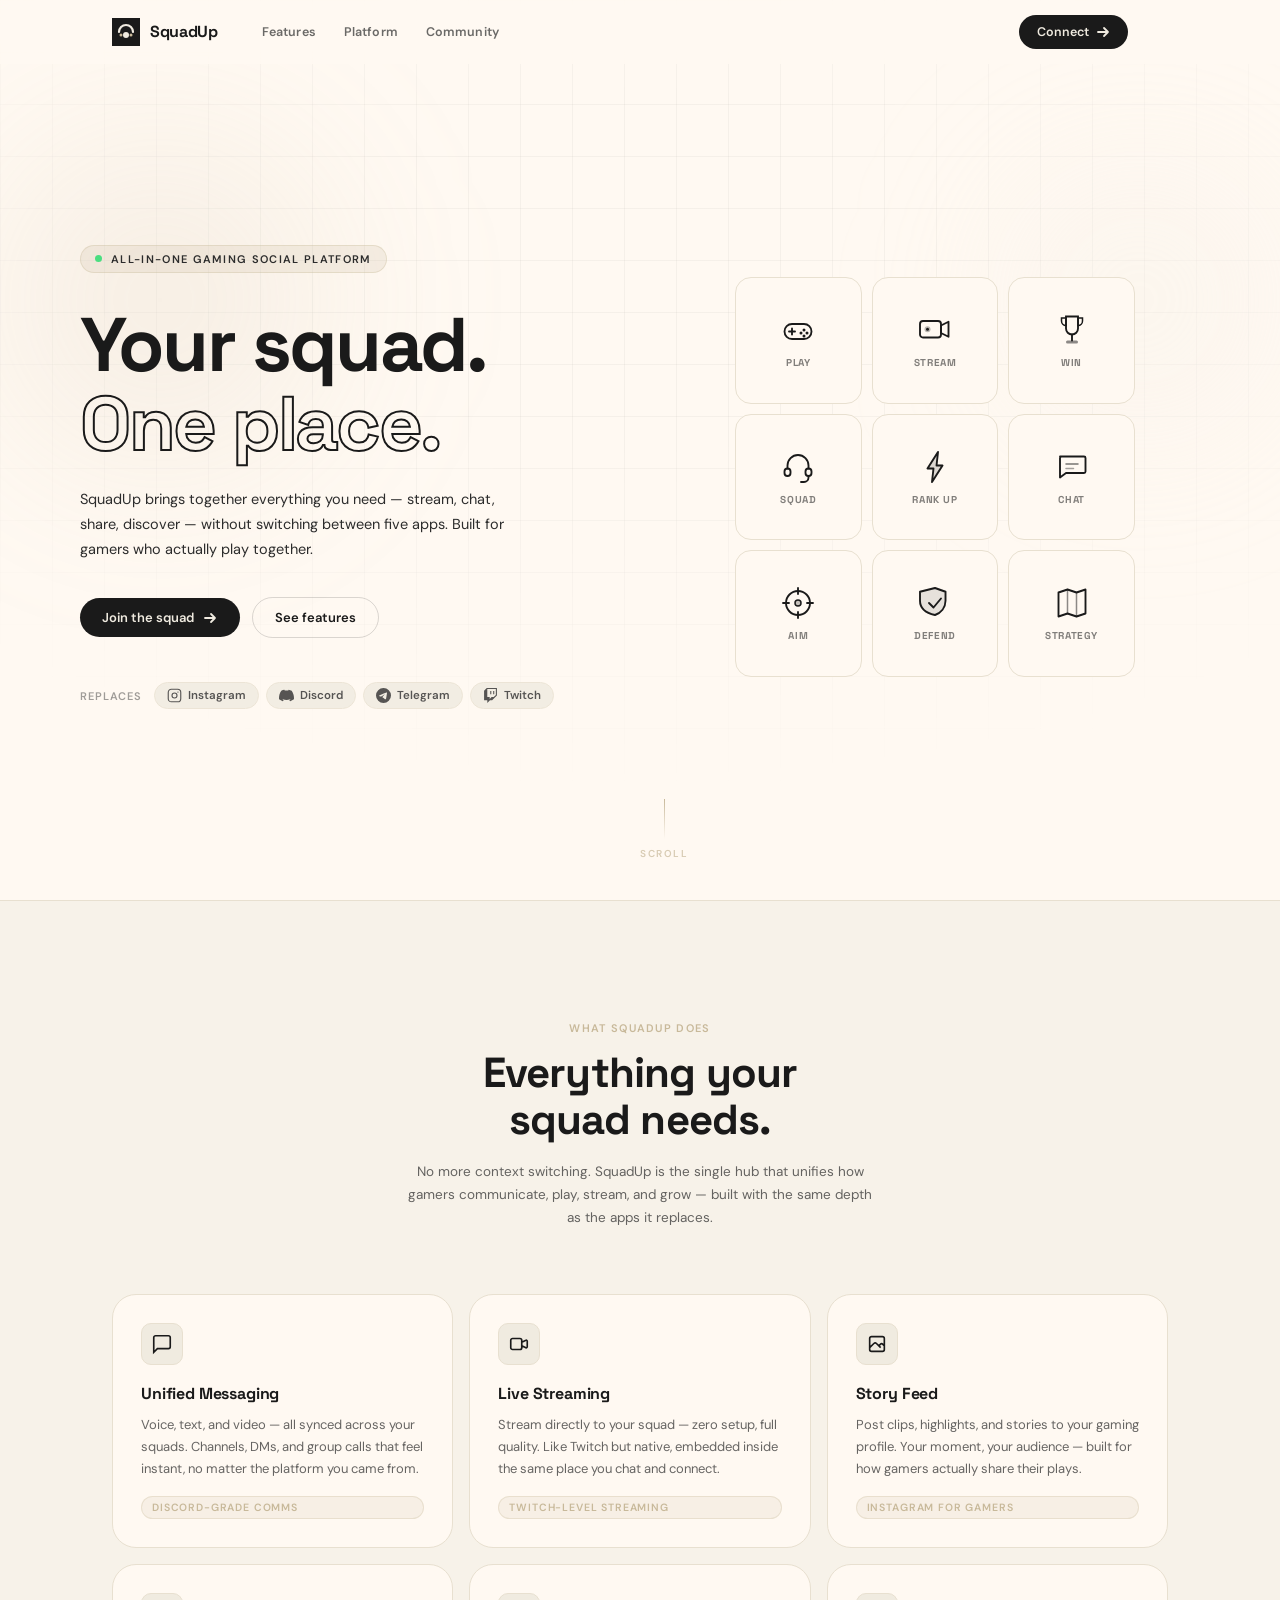
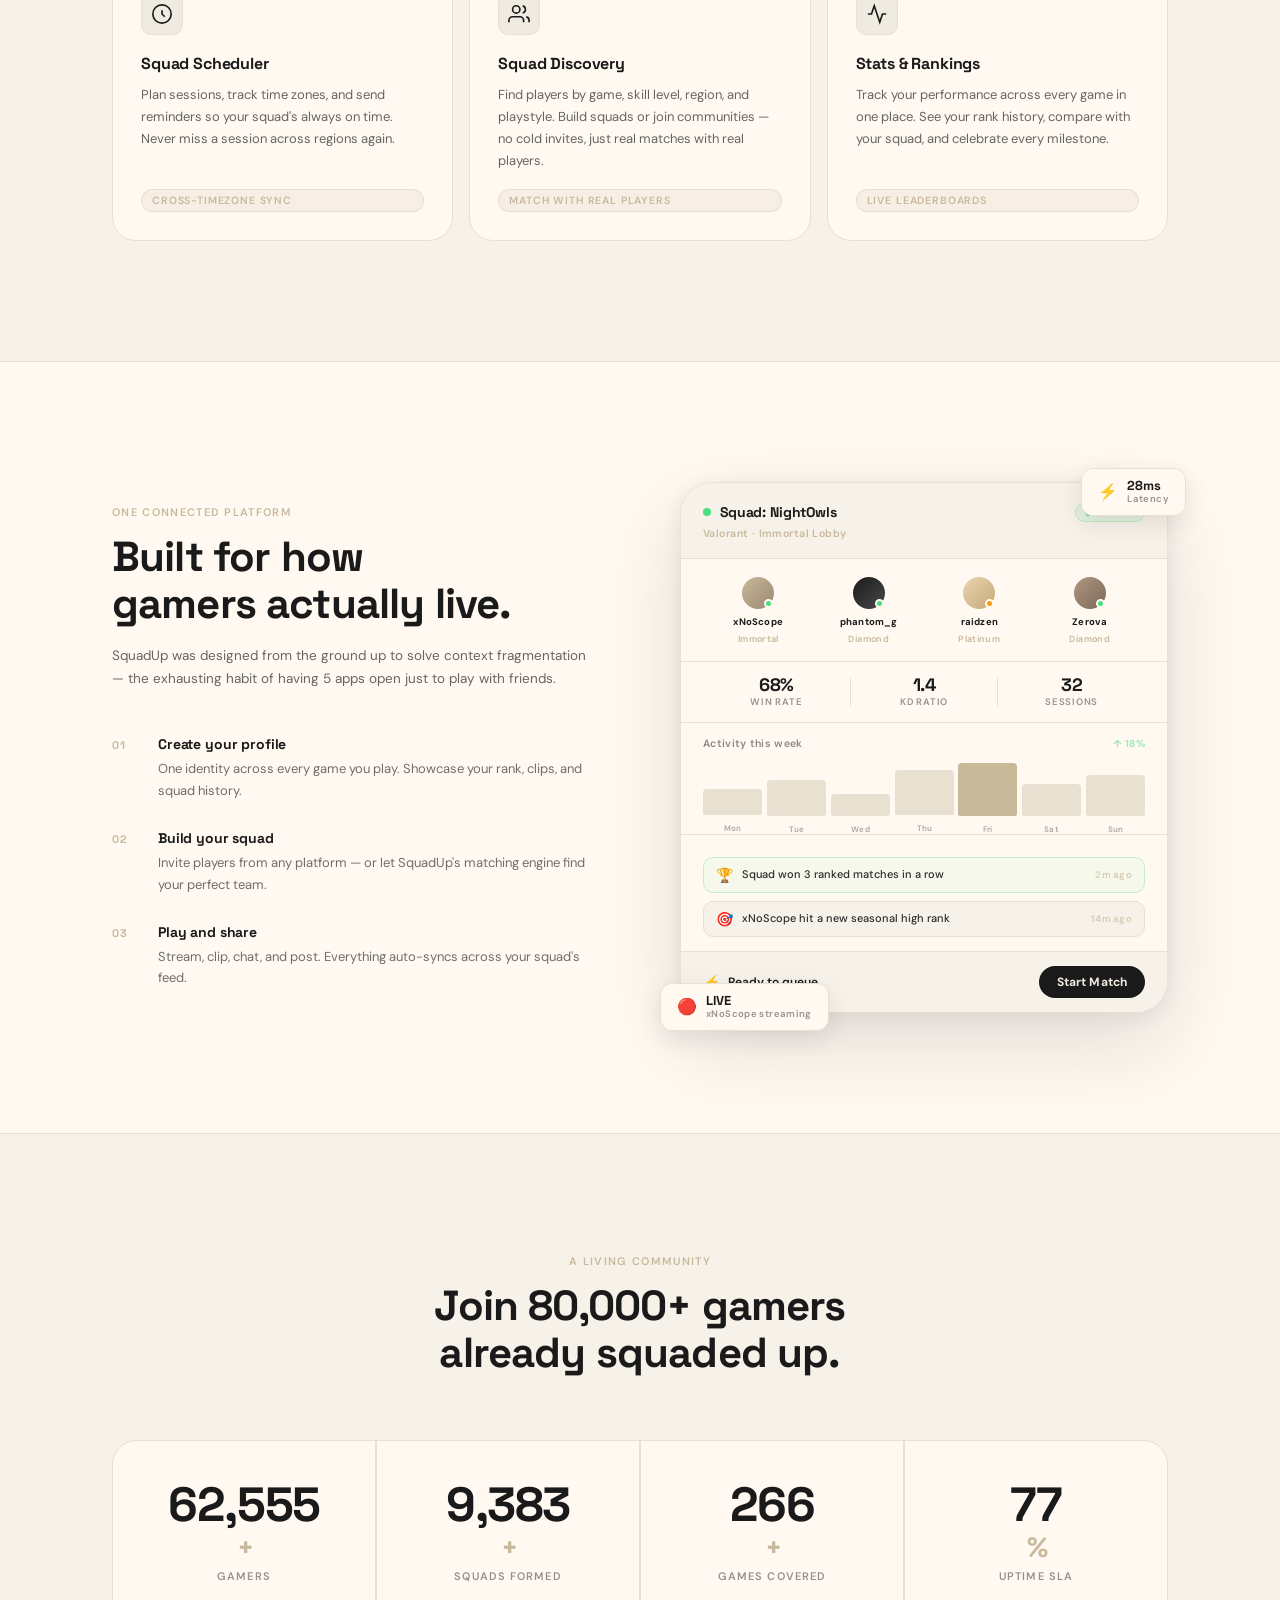
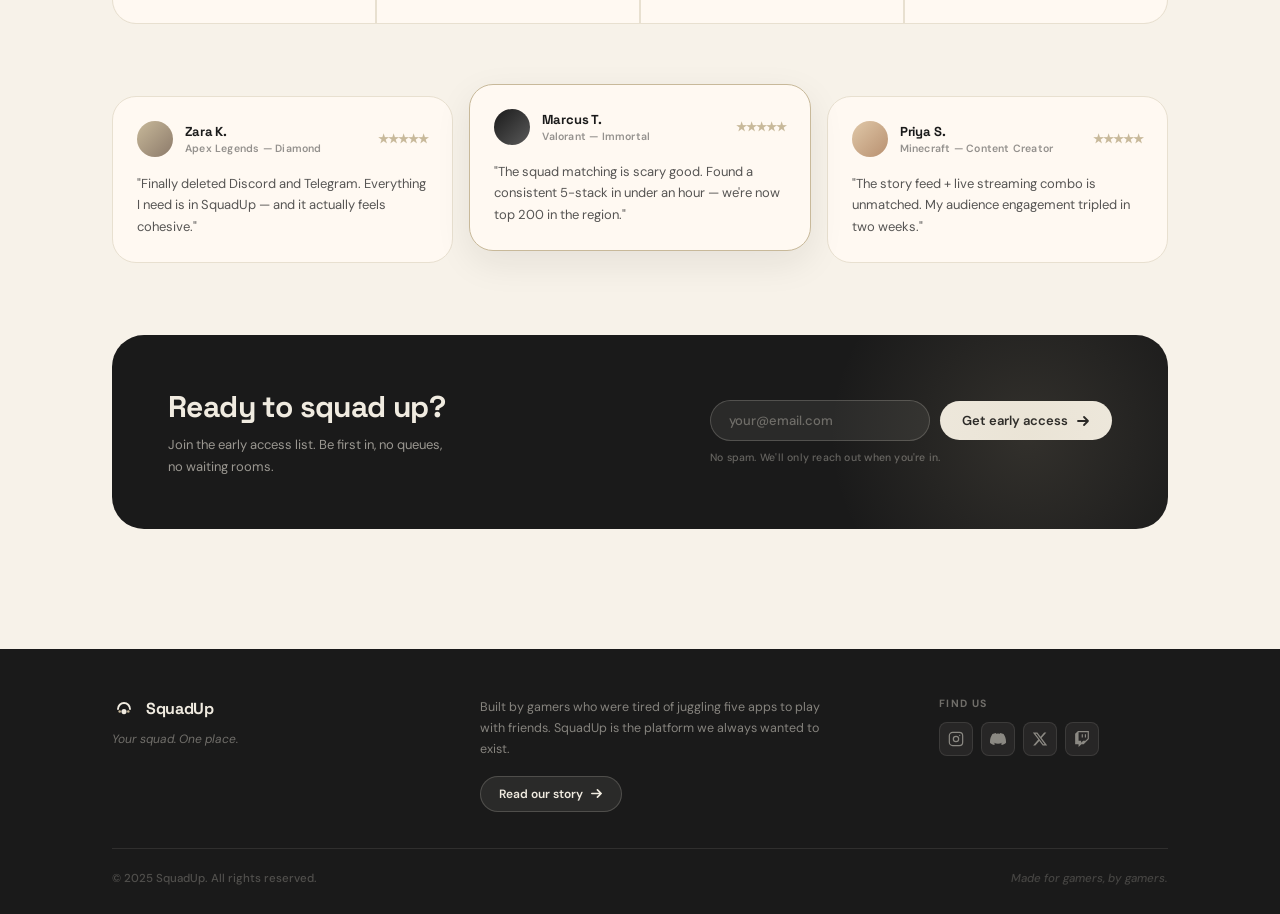
==== commit d11f57c5: "3" ====
--- a/index.html
+++ b/index.html
@@ -17,7 +17,7 @@
       <a href="/" class="nav-logo">
         <div class="logo-mark">
           <svg width="28" height="28" viewBox="0 0 28 28" fill="none" xmlns="http://www.w3.org/2000/svg">
-            <rect width="28" height="28" rx="8" fill="#1a1a1a"/>
+            <rect width="28" height="28" rx="0" fill="#1a1a1a"/>
             <path d="M7 14C7 10.134 10.134 7 14 7C17.866 7 21 10.134 21 14" stroke="#f0ebe0" stroke-width="2.2" stroke-linecap="round"/>
             <circle cx="14" cy="17" r="3" fill="#f0ebe0"/>
             <circle cx="9" cy="17" r="1.5" fill="#c8b99a"/>
@@ -42,17 +42,18 @@
         </a>
       </div>
 
-      <button class="nav-hamburger" id="navHamburger" aria-label="Menu">
-        <span></span><span></span><span></span>
-      </button>
-    </div>
-
-    <!-- Mobile menu -->
-    <div class="mobile-menu" id="mobileMenu">
-      <a href="#features" class="mobile-link">Features</a>
-      <a href="#platform" class="mobile-link">Platform</a>
-      <a href="#community" class="mobile-link">Community</a>
-      <a href="#connect" class="btn-connect mobile-btn">Connect</a>
+      <div class="nav-hamburger-wrap">
+        <button class="nav-hamburger" id="navHamburger" aria-label="Menu">
+          <span></span><span></span><span></span>
+        </button>
+        <!-- Mobile dropdown — anchored under hamburger -->
+        <div class="mobile-menu" id="mobileMenu">
+          <a href="#features" class="mobile-link">Features</a>
+          <a href="#platform" class="mobile-link">Platform</a>
+          <a href="#community" class="mobile-link">Community</a>
+          <a href="#connect" class="mobile-link mobile-link--cta">Connect →</a>
+        </div>
+      </div>
     </div>
   </nav>
 
@@ -559,7 +560,7 @@
           <a href="/" class="nav-logo footer-logo">
             <div class="logo-mark">
               <svg width="24" height="24" viewBox="0 0 28 28" fill="none">
-                <rect width="28" height="28" rx="8" fill="#1a1a1a"/>
+                <rect width="28" height="28" rx="0" fill="#1a1a1a"/>
                 <path d="M7 14C7 10.134 10.134 7 14 7C17.866 7 21 10.134 21 14" stroke="#f0ebe0" stroke-width="2.2" stroke-linecap="round"/>
                 <circle cx="14" cy="17" r="3" fill="#f0ebe0"/>
                 <circle cx="9" cy="17" r="1.5" fill="#c8b99a"/>
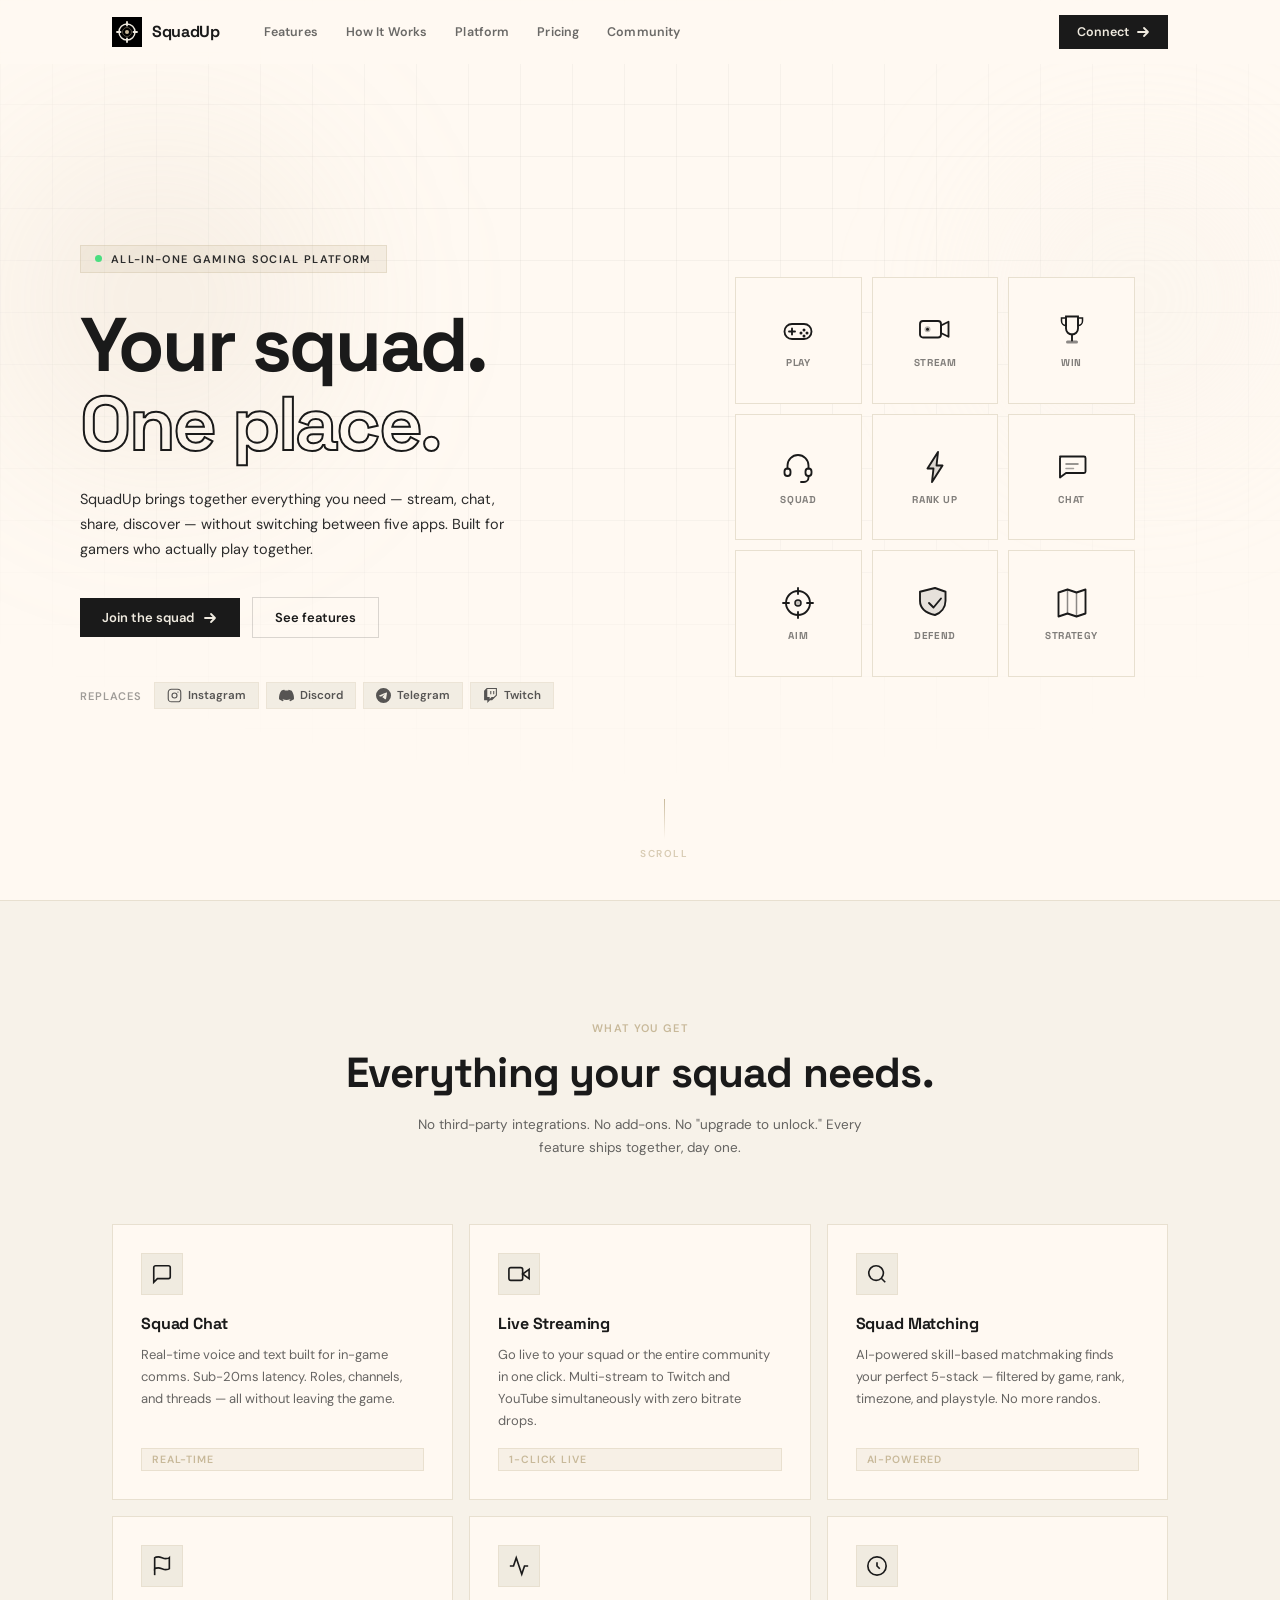
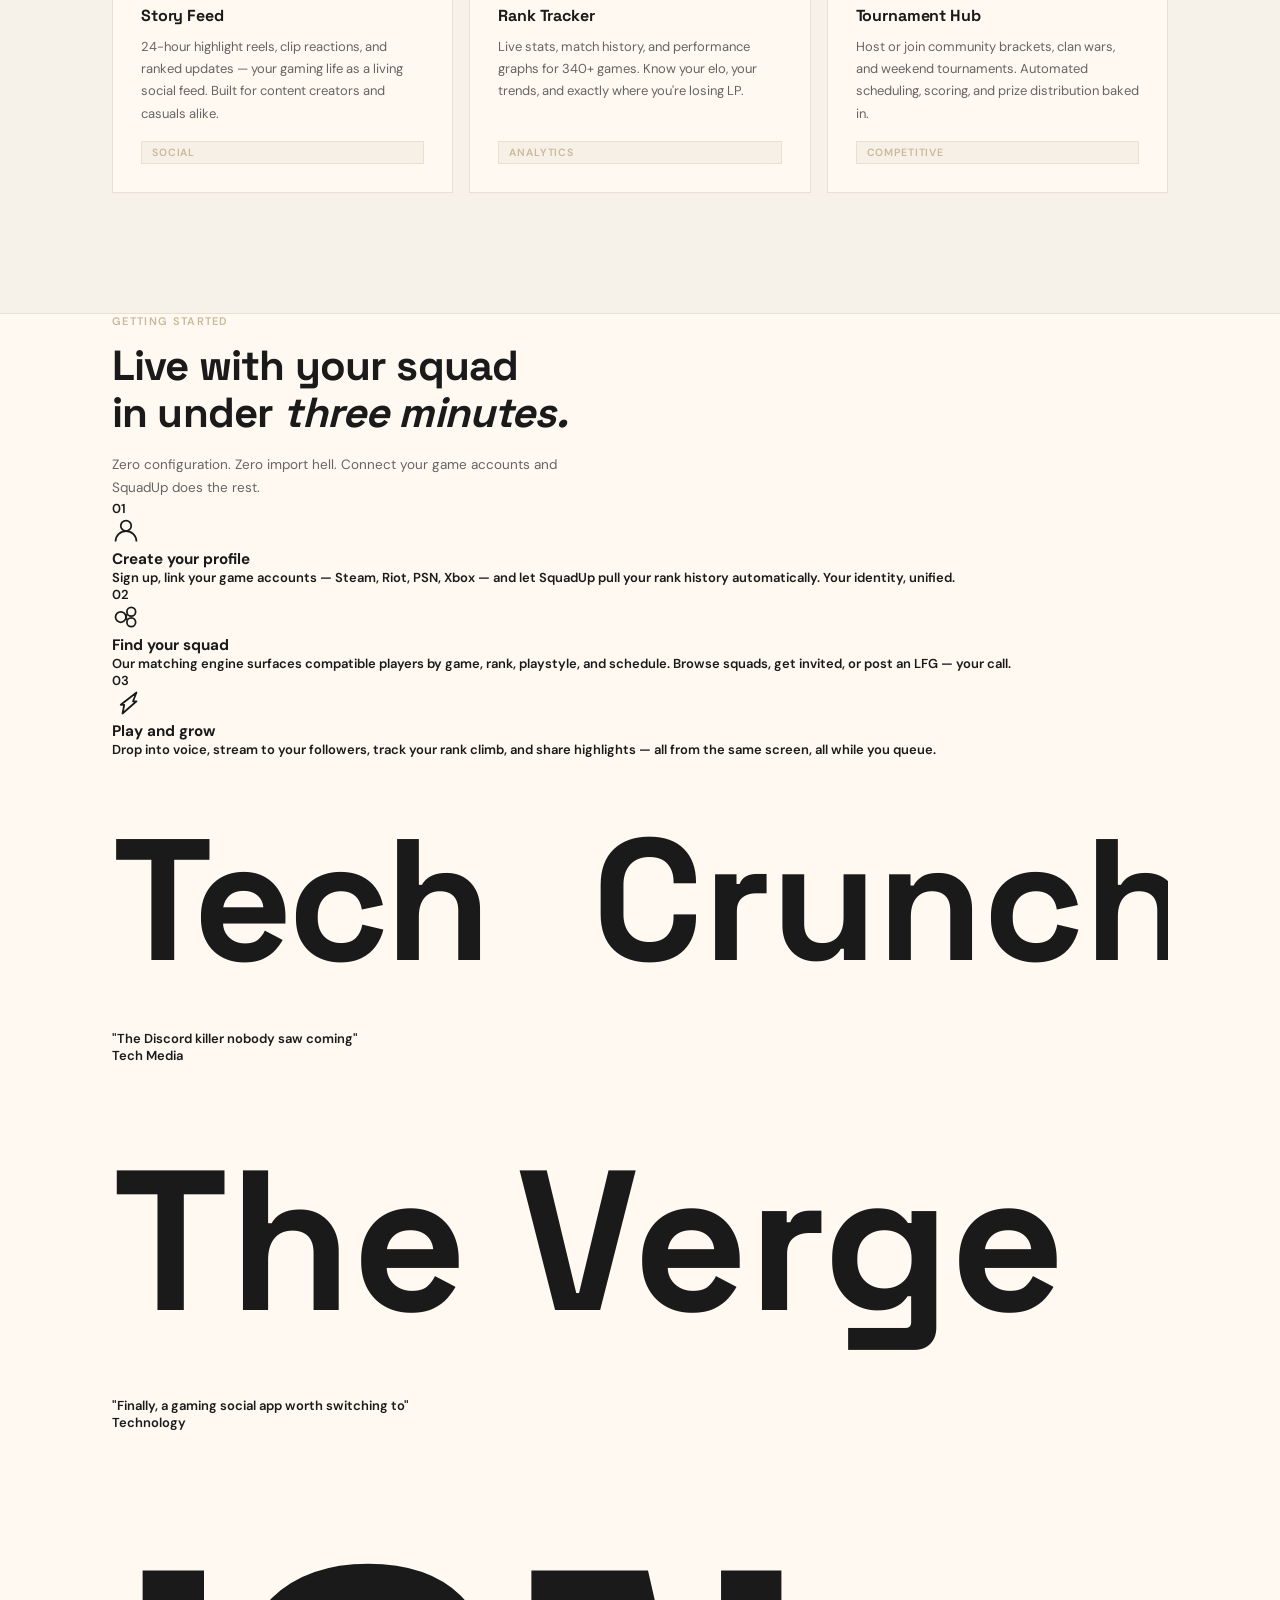
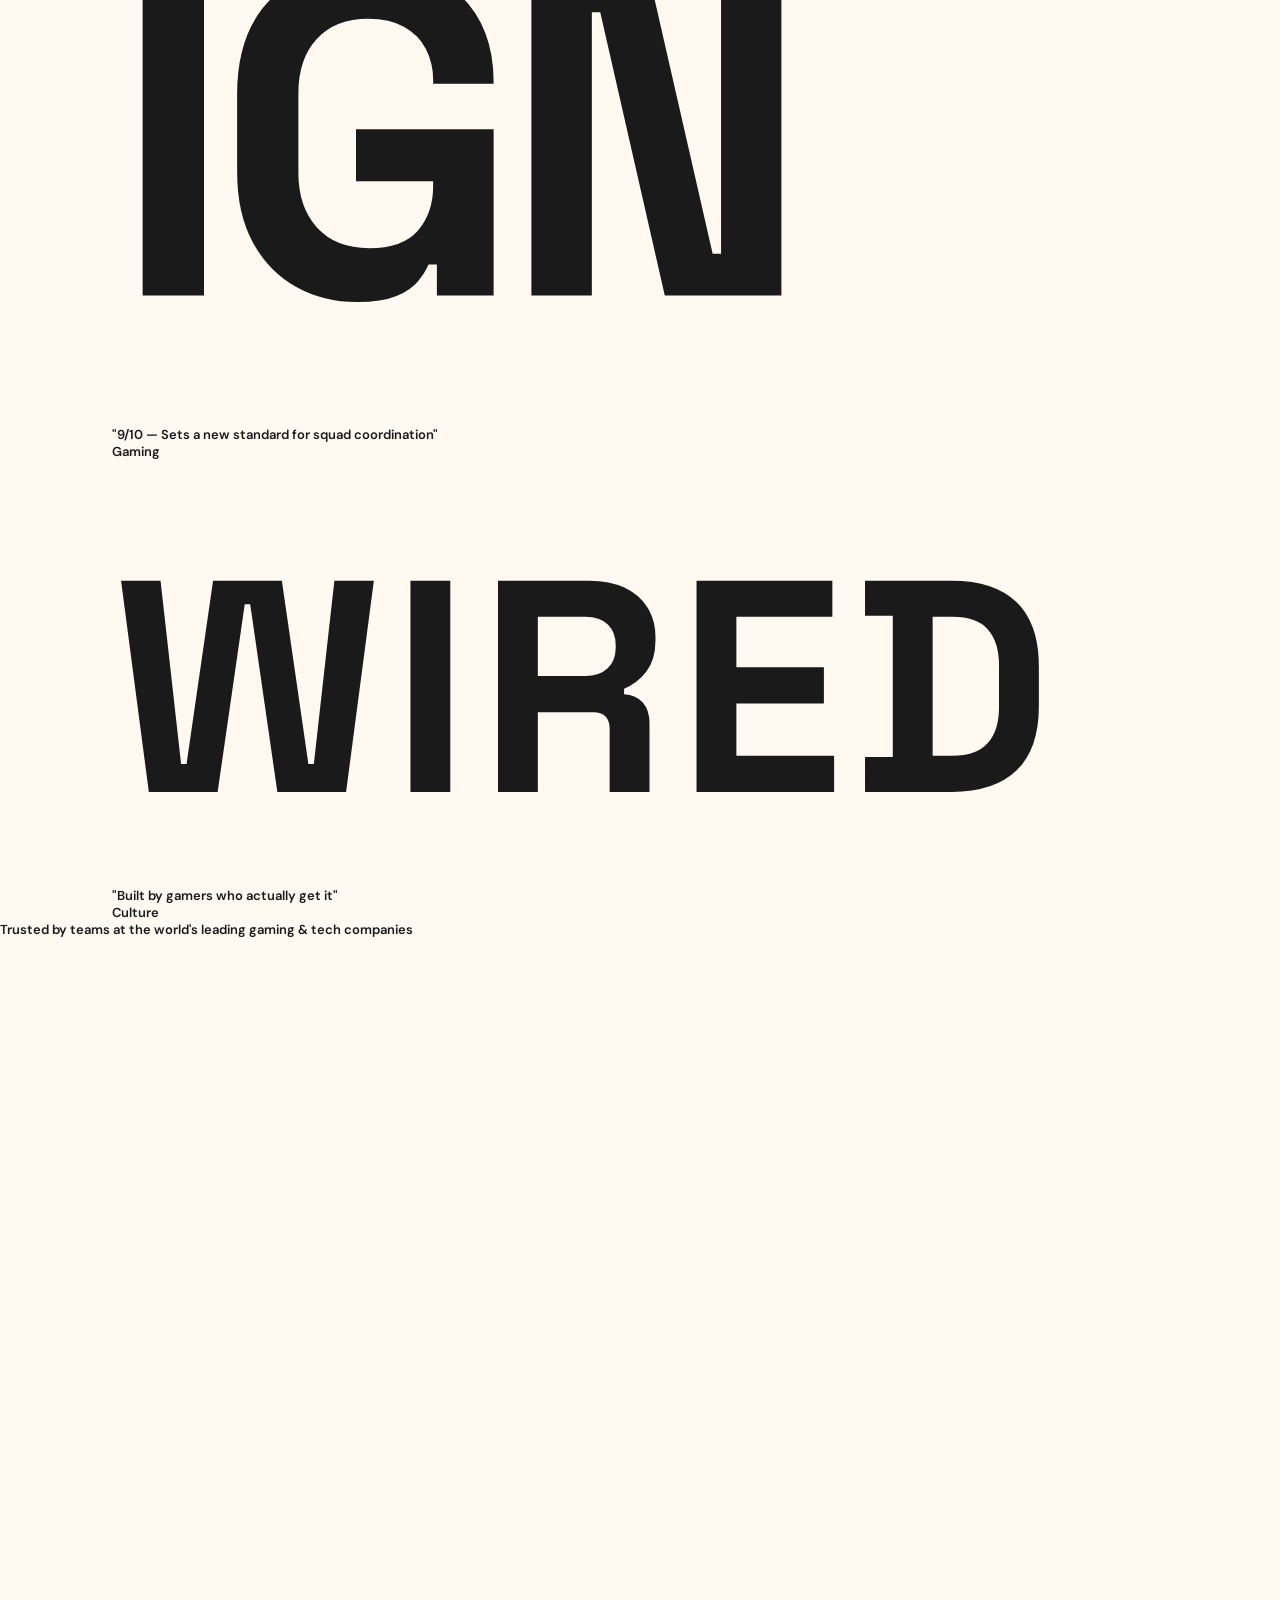
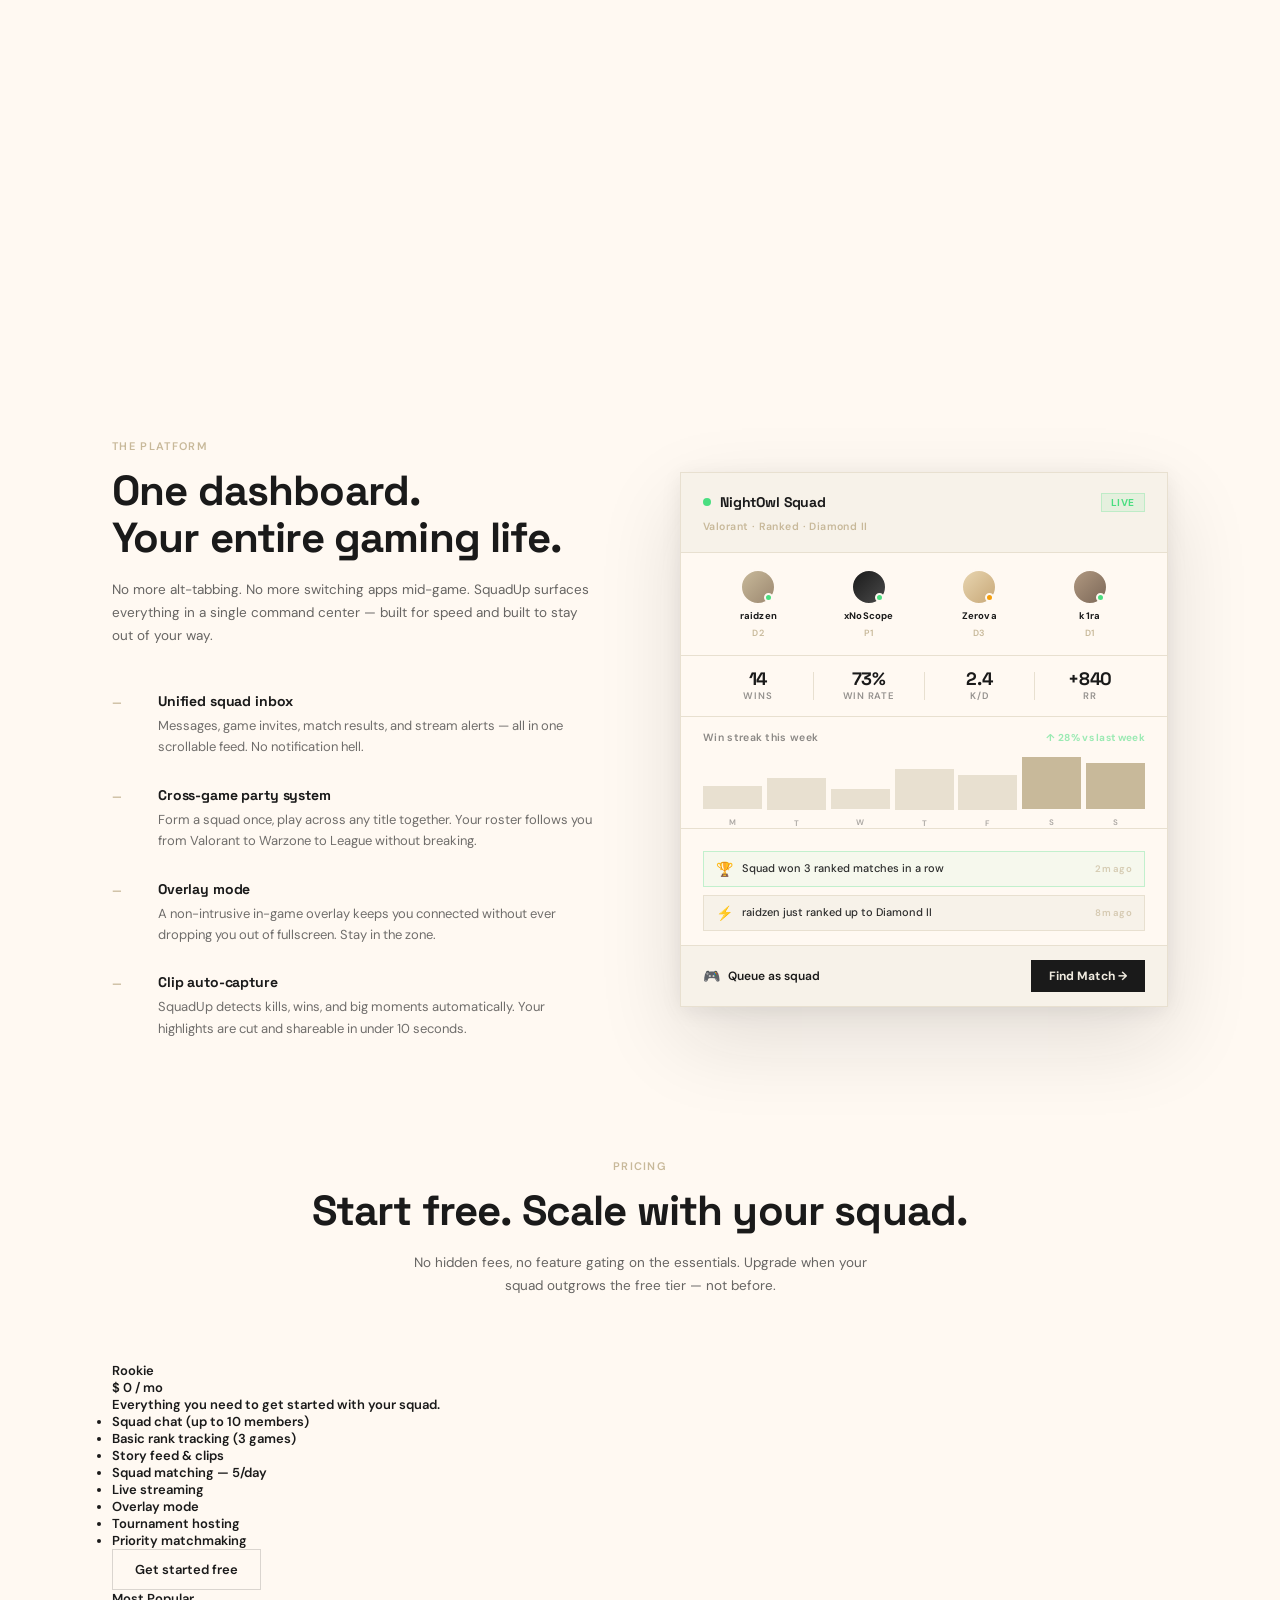
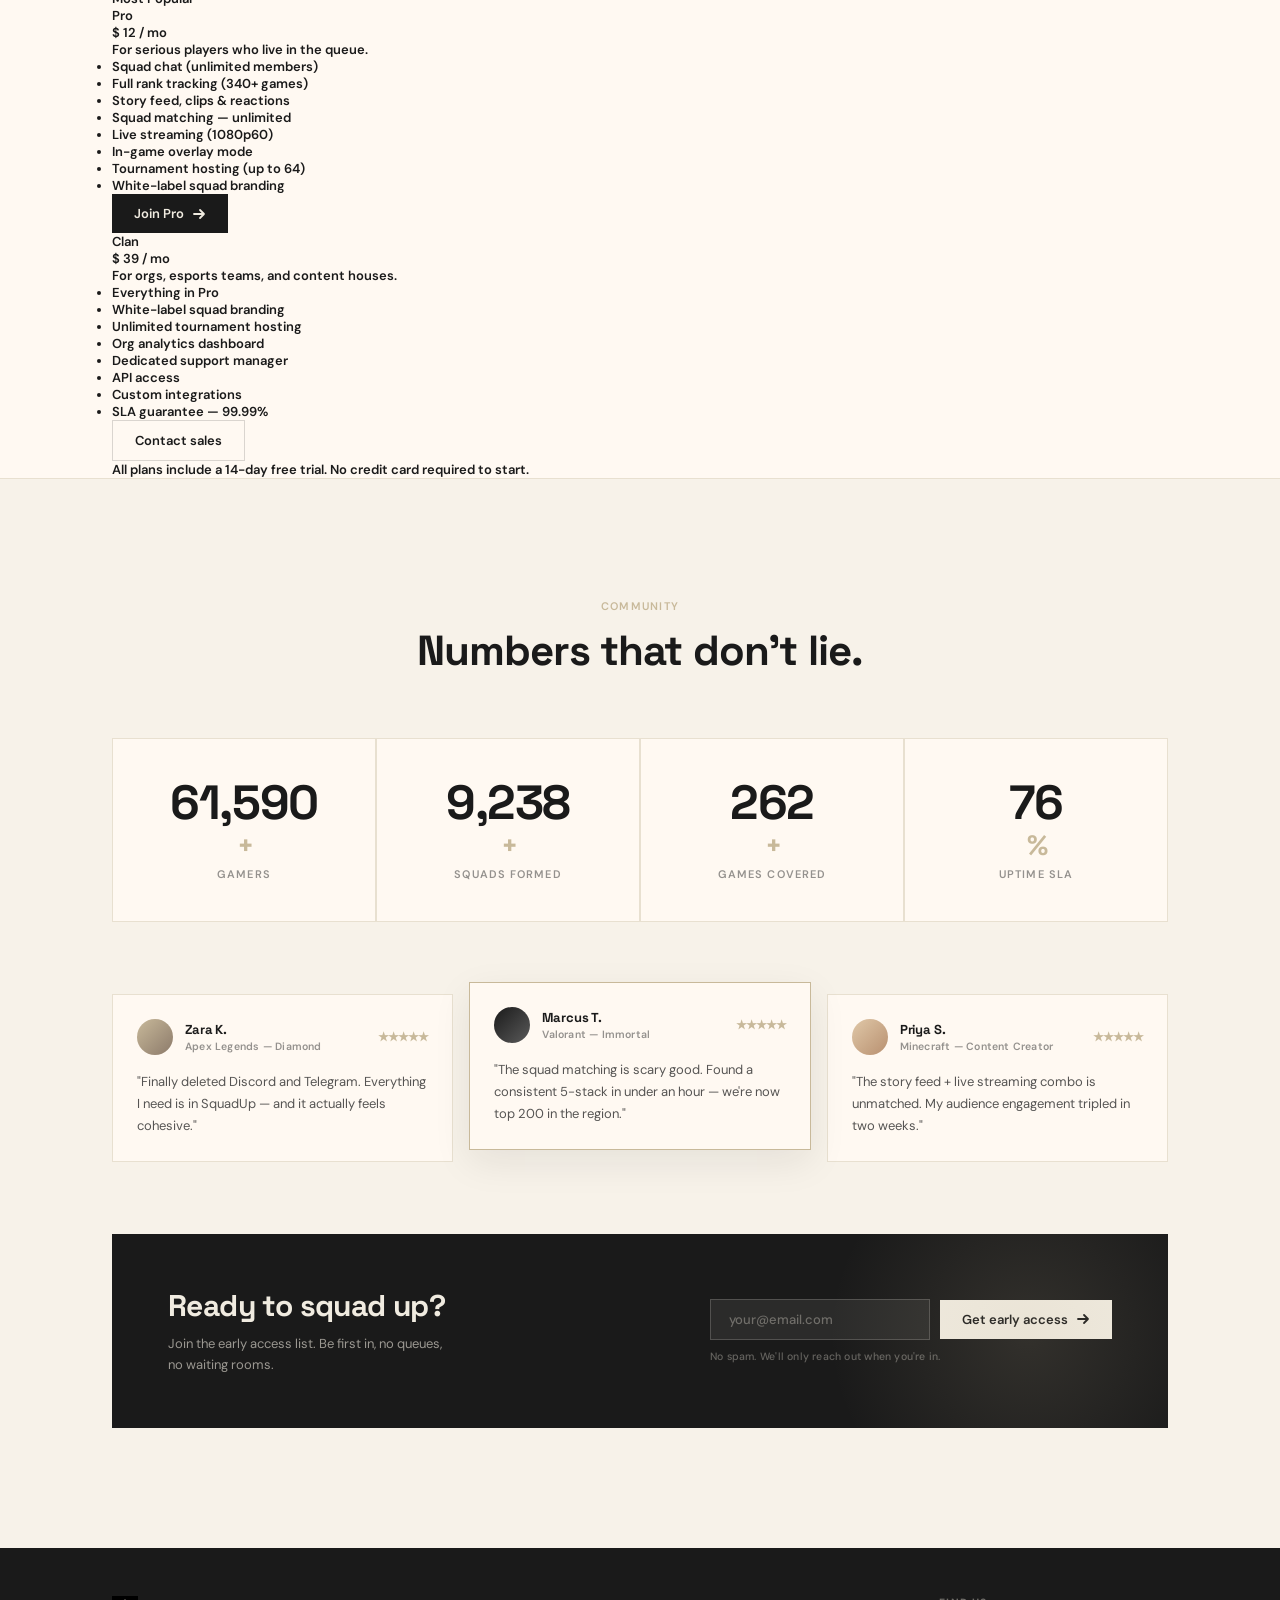
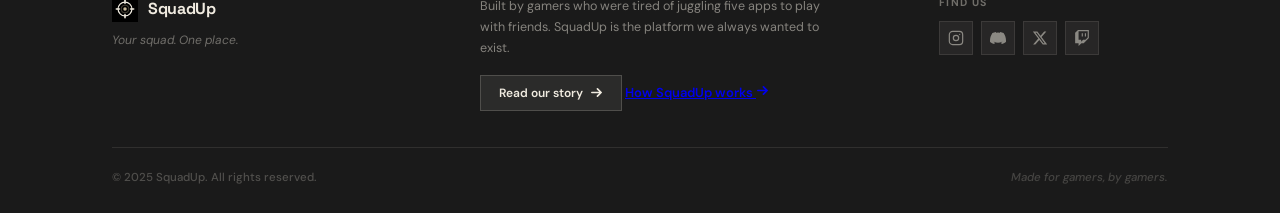
==== commit 7c160ee7: "4" ====
--- a/index.html
+++ b/index.html
@@ -16,12 +16,19 @@
     <div class="nav-inner">
       <a href="/" class="nav-logo">
         <div class="logo-mark">
-          <svg width="28" height="28" viewBox="0 0 28 28" fill="none" xmlns="http://www.w3.org/2000/svg">
-            <rect width="28" height="28" rx="0" fill="#1a1a1a"/>
-            <path d="M7 14C7 10.134 10.134 7 14 7C17.866 7 21 10.134 21 14" stroke="#f0ebe0" stroke-width="2.2" stroke-linecap="round"/>
-            <circle cx="14" cy="17" r="3" fill="#f0ebe0"/>
-            <circle cx="9" cy="17" r="1.5" fill="#c8b99a"/>
-            <circle cx="19" cy="17" r="1.5" fill="#c8b99a"/>
+          <svg width="30" height="30" viewBox="0 0 30 30" fill="none" xmlns="http://www.w3.org/2000/svg">
+            <rect width="30" height="30" fill="#000000"/>
+            <!-- Crosshair outer ring -->
+            <circle cx="15" cy="15" r="8" stroke="#f0ebe0" stroke-width="1.4" fill="none"/>
+            <!-- Crosshair tick marks -->
+            <line x1="15" y1="5" x2="15" y2="8.5" stroke="#f0ebe0" stroke-width="1.8" stroke-linecap="round"/>
+            <line x1="15" y1="21.5" x2="15" y2="25" stroke="#f0ebe0" stroke-width="1.8" stroke-linecap="round"/>
+            <line x1="5" y1="15" x2="8.5" y2="15" stroke="#f0ebe0" stroke-width="1.8" stroke-linecap="round"/>
+            <line x1="21.5" y1="15" x2="25" y2="15" stroke="#f0ebe0" stroke-width="1.8" stroke-linecap="round"/>
+            <!-- Center dot -->
+            <circle cx="15" cy="15" r="2" fill="#c8b99a"/>
+            <!-- Inner ring -->
+            <circle cx="15" cy="15" r="4.5" stroke="#c8b99a" stroke-width="0.8" fill="none" opacity="0.5"/>
           </svg>
         </div>
         <span class="logo-text">SquadUp</span>
@@ -29,7 +36,9 @@
 
       <ul class="nav-links">
         <li><a href="#features" class="nav-link">Features</a></li>
+        <li><a href="#how-it-works" class="nav-link">How It Works</a></li>
         <li><a href="#platform" class="nav-link">Platform</a></li>
+        <li><a href="#pricing" class="nav-link">Pricing</a></li>
         <li><a href="#community" class="nav-link">Community</a></li>
       </ul>
 
@@ -46,10 +55,11 @@
         <button class="nav-hamburger" id="navHamburger" aria-label="Menu">
           <span></span><span></span><span></span>
         </button>
-        <!-- Mobile dropdown — anchored under hamburger -->
         <div class="mobile-menu" id="mobileMenu">
           <a href="#features" class="mobile-link">Features</a>
+          <a href="#how-it-works" class="mobile-link">How It Works</a>
           <a href="#platform" class="mobile-link">Platform</a>
+          <a href="#pricing" class="mobile-link">Pricing</a>
           <a href="#community" class="mobile-link">Community</a>
           <a href="#connect" class="mobile-link mobile-link--cta">Connect →</a>
         </div>
@@ -57,31 +67,26 @@
     </div>
   </nav>
 
-  <!-- ═══════════════════ HERO (split layout) ═══════════════════ -->
+  <!-- ═══════════════════ HERO ═══════════════════ -->
   <section class="hero" id="hero">
     <div class="hero-bg-grid"></div>
     <div class="hero-orb hero-orb--1"></div>
     <div class="hero-orb hero-orb--2"></div>
 
     <div class="hero-split">
-
-      <!-- LEFT: text content -->
       <div class="hero-left">
         <div class="hero-eyebrow reveal">
           <span class="dot-pulse"></span>
           All-in-one gaming social platform
         </div>
-
         <h1 class="hero-title reveal reveal--delay-1">
           Your squad.<br/>
           <em>One place.</em>
         </h1>
-
         <p class="hero-sub reveal reveal--delay-2">
           SquadUp brings together everything you need — stream, chat, share, discover —
           without switching between five apps. Built for gamers who actually play together.
         </p>
-
         <div class="hero-cta reveal reveal--delay-3">
           <a href="#connect" class="btn-primary">
             Join the squad
@@ -91,12 +96,11 @@
           </a>
           <a href="#features" class="btn-ghost">See features</a>
         </div>
-
         <div class="hero-platforms reveal reveal--delay-4">
           <span class="platform-label">Replaces</span>
           <div class="platform-pills">
             <div class="pill">
-              <svg width="15" height="15" viewBox="0 0 24 24" fill="none" stroke="currentColor" stroke-width="1.8"><rect x="2" y="2" width="20" height="20" rx="5" ry="5"/><circle cx="12" cy="12" r="4"/><circle cx="17.5" cy="6.5" r="1" fill="currentColor" stroke="none"/></svg>
+              <svg width="15" height="15" viewBox="0 0 24 24" fill="none" stroke="currentColor" stroke-width="1.8"><rect x="2" y="2" width="20" height="20" rx="5"/><circle cx="12" cy="12" r="4"/><circle cx="17.5" cy="6.5" r="1" fill="currentColor" stroke="none"/></svg>
               Instagram
             </div>
             <div class="pill">
@@ -115,13 +119,10 @@
         </div>
       </div>
 
-      <!-- RIGHT: animated gamer icons grid -->
       <div class="hero-right reveal reveal--delay-2">
         <div class="gamer-icons-grid">
-
           <div class="gicon-card gicon-card--lg gicon-pulse">
-            <svg class="gicon" viewBox="0 0 48 48" fill="none" xmlns="http://www.w3.org/2000/svg">
-              <!-- Gamepad -->
+            <svg class="gicon" viewBox="0 0 48 48" fill="none">
               <rect x="6" y="16" width="36" height="20" rx="10" fill="none" stroke="currentColor" stroke-width="2.5"/>
               <line x1="16" y1="22" x2="16" y2="30" stroke="currentColor" stroke-width="2.5" stroke-linecap="round"/>
               <line x1="12" y1="26" x2="20" y2="26" stroke="currentColor" stroke-width="2.5" stroke-linecap="round"/>
@@ -132,10 +133,8 @@
             </svg>
             <span class="gicon-label">Play</span>
           </div>
-
           <div class="gicon-card gicon-float-1">
             <svg class="gicon" viewBox="0 0 48 48" fill="none">
-              <!-- Live stream camera -->
               <rect x="4" y="12" width="28" height="22" rx="4" fill="none" stroke="currentColor" stroke-width="2.5"/>
               <path d="M32 18l10-5v20l-10-5V18z" stroke="currentColor" stroke-width="2.5" stroke-linejoin="round"/>
               <circle cx="14" cy="23" r="4" fill="currentColor" opacity="0.3"/>
@@ -143,10 +142,8 @@
             </svg>
             <span class="gicon-label">Stream</span>
           </div>
-
           <div class="gicon-card gicon-float-2">
             <svg class="gicon" viewBox="0 0 48 48" fill="none">
-              <!-- Trophy -->
               <path d="M16 6h16v16a8 8 0 0 1-16 0V6z" stroke="currentColor" stroke-width="2.5" fill="none"/>
               <path d="M10 8H16v10a6 6 0 0 1-6-6V8z" stroke="currentColor" stroke-width="2" fill="none"/>
               <path d="M32 8h6v4a6 6 0 0 1-6 6V8z" stroke="currentColor" stroke-width="2" fill="none"/>
@@ -155,10 +152,8 @@
             </svg>
             <span class="gicon-label">Win</span>
           </div>
-
           <div class="gicon-card gicon-float-3">
             <svg class="gicon" viewBox="0 0 48 48" fill="none">
-              <!-- Headset / Squad comms -->
               <path d="M10 26v-4a14 14 0 0 1 28 0v4" stroke="currentColor" stroke-width="2.5" stroke-linecap="round"/>
               <rect x="6" y="26" width="8" height="10" rx="4" fill="none" stroke="currentColor" stroke-width="2.5"/>
               <rect x="34" y="26" width="8" height="10" rx="4" fill="none" stroke="currentColor" stroke-width="2.5"/>
@@ -166,29 +161,23 @@
             </svg>
             <span class="gicon-label">Squad</span>
           </div>
-
           <div class="gicon-card gicon-card--lg gicon-float-4">
             <svg class="gicon" viewBox="0 0 48 48" fill="none">
-              <!-- Lightning / rank -->
               <polygon points="28,4 14,26 22,26 20,44 34,22 26,22" stroke="currentColor" stroke-width="2.5" stroke-linejoin="round" fill="currentColor" opacity="0.15"/>
               <polygon points="28,4 14,26 22,26 20,44 34,22 26,22" stroke="currentColor" stroke-width="2.5" stroke-linejoin="round" fill="none"/>
             </svg>
             <span class="gicon-label">Rank Up</span>
           </div>
-
           <div class="gicon-card gicon-float-5">
             <svg class="gicon" viewBox="0 0 48 48" fill="none">
-              <!-- Chat bubble -->
               <path d="M8 10h32a2 2 0 0 1 2 2v18a2 2 0 0 1-2 2H16l-8 6V12a2 2 0 0 1 2-2z" stroke="currentColor" stroke-width="2.5" stroke-linejoin="round"/>
               <line x1="16" y1="20" x2="32" y2="20" stroke="currentColor" stroke-width="2" stroke-linecap="round" opacity="0.6"/>
               <line x1="16" y1="26" x2="26" y2="26" stroke="currentColor" stroke-width="2" stroke-linecap="round" opacity="0.4"/>
             </svg>
             <span class="gicon-label">Chat</span>
           </div>
-
           <div class="gicon-card gicon-float-6">
             <svg class="gicon" viewBox="0 0 48 48" fill="none">
-              <!-- Crosshair / aim -->
               <circle cx="24" cy="24" r="16" stroke="currentColor" stroke-width="2.5"/>
               <circle cx="24" cy="24" r="4" fill="currentColor" opacity="0.25"/>
               <circle cx="24" cy="24" r="4" stroke="currentColor" stroke-width="2"/>
@@ -199,30 +188,23 @@
             </svg>
             <span class="gicon-label">Aim</span>
           </div>
-
           <div class="gicon-card gicon-float-7">
             <svg class="gicon" viewBox="0 0 48 48" fill="none">
-              <!-- Shield / team -->
               <path d="M24 4l14 5v12c0 9-6 16-14 19C10 37 4 30 4 21V9l20-5z" stroke="currentColor" stroke-width="2.5" stroke-linejoin="round" fill="currentColor" opacity="0.1"/>
               <path d="M24 4l14 5v12c0 9-6 16-14 19C10 37 4 30 4 21V9l20-5z" stroke="currentColor" stroke-width="2.5" stroke-linejoin="round"/>
               <path d="M16 24l6 6 10-12" stroke="currentColor" stroke-width="2.5" stroke-linecap="round" stroke-linejoin="round"/>
             </svg>
             <span class="gicon-label">Defend</span>
           </div>
-
           <div class="gicon-card gicon-float-1">
             <svg class="gicon" viewBox="0 0 48 48" fill="none">
-              <!-- Map / strategy -->
               <path d="M6 10l12-4 12 4 12-4v32l-12 4-12-4-12 4V10z" stroke="currentColor" stroke-width="2.5" stroke-linejoin="round"/>
               <line x1="18" y1="6" x2="18" y2="38" stroke="currentColor" stroke-width="2" stroke-linecap="round" opacity="0.5"/>
               <line x1="30" y1="10" x2="30" y2="42" stroke="currentColor" stroke-width="2" stroke-linecap="round" opacity="0.5"/>
             </svg>
             <span class="gicon-label">Strategy</span>
           </div>
-
-        </div>
-
-
+        </div>
       </div>
     </div>
 
@@ -232,238 +214,487 @@
     </div>
   </section>
 
-  <!-- ═══════════════════ SECTION 1 — FEATURES ═══════════════════ -->
-  <section class="section features-section" id="features">
+  <!-- ═══════════════════ FEATURES ═══════════════════ -->
+  <section class="features-section" id="features">
     <div class="section-inner">
-      <div class="section-header reveal">
-        <p class="section-eyebrow">What SquadUp does</p>
-        <h2 class="section-title">Everything your<br/>squad needs.</h2>
-        <p class="section-desc">No more context switching. SquadUp is the single hub that unifies how gamers communicate, play, stream, and grow — built with the same depth as the apps it replaces.</p>
-      </div>
-
-      <!-- Equal-height masonry-style grid: 3 cols, rows auto-sized uniformly -->
+      <div class="section-header">
+        <p class="section-eyebrow">What you get</p>
+        <h2 class="section-title">Everything your squad needs.</h2>
+        <p class="section-desc">No third-party integrations. No add-ons. No "upgrade to unlock." Every feature ships together, day one.</p>
+      </div>
+
       <div class="features-grid">
         <div class="feature-card reveal">
           <div class="feature-icon">
             <svg width="22" height="22" viewBox="0 0 24 24" fill="none" stroke="currentColor" stroke-width="1.8"><path d="M21 15a2 2 0 0 1-2 2H7l-4 4V5a2 2 0 0 1 2-2h14a2 2 0 0 1 2 2z"/></svg>
           </div>
-          <h3 class="feature-title">Unified Messaging</h3>
-          <p class="feature-body">Voice, text, and video — all synced across your squads. Channels, DMs, and group calls that feel instant, no matter the platform you came from.</p>
-          <div class="feature-tag">Discord-grade comms</div>
+          <h3 class="feature-title">Squad Chat</h3>
+          <p class="feature-body">Real-time voice and text built for in-game comms. Sub-20ms latency. Roles, channels, and threads — all without leaving the game.</p>
+          <span class="feature-tag">Real-time</span>
         </div>
 
         <div class="feature-card reveal reveal--delay-1">
           <div class="feature-icon">
-            <svg width="22" height="22" viewBox="0 0 24 24" fill="none" stroke="currentColor" stroke-width="1.8"><path d="M15 10l4.553-2.069A1 1 0 0 1 21 8.87v6.26a1 1 0 0 1-1.447.9L15 14M3 8a2 2 0 0 1 2-2h8a2 2 0 0 1 2 2v8a2 2 0 0 1-2 2H5a2 2 0 0 1-2-2V8z"/></svg>
+            <svg width="22" height="22" viewBox="0 0 24 24" fill="none" stroke="currentColor" stroke-width="1.8"><polygon points="23 7 16 12 23 17 23 7"/><rect x="1" y="5" width="15" height="14" rx="2" ry="2"/></svg>
           </div>
           <h3 class="feature-title">Live Streaming</h3>
-          <p class="feature-body">Stream directly to your squad — zero setup, full quality. Like Twitch but native, embedded inside the same place you chat and connect.</p>
-          <div class="feature-tag">Twitch-level streaming</div>
+          <p class="feature-body">Go live to your squad or the entire community in one click. Multi-stream to Twitch and YouTube simultaneously with zero bitrate drops.</p>
+          <span class="feature-tag">1-click live</span>
+        </div>
+
+        <div class="feature-card feature-card--warm reveal reveal--delay-2">
+          <div class="feature-icon">
+            <svg width="22" height="22" viewBox="0 0 24 24" fill="none" stroke="currentColor" stroke-width="1.8"><circle cx="11" cy="11" r="8"/><path d="m21 21-4.35-4.35"/></svg>
+          </div>
+          <h3 class="feature-title">Squad Matching</h3>
+          <p class="feature-body">AI-powered skill-based matchmaking finds your perfect 5-stack — filtered by game, rank, timezone, and playstyle. No more randos.</p>
+          <span class="feature-tag">AI-powered</span>
+        </div>
+
+        <div class="feature-card reveal reveal--delay-1">
+          <div class="feature-icon">
+            <svg width="22" height="22" viewBox="0 0 24 24" fill="none" stroke="currentColor" stroke-width="1.8"><path d="M4 15s1-1 4-1 5 2 8 2 4-1 4-1V3s-1 1-4 1-5-2-8-2-4 1-4 1z"/><line x1="4" y1="22" x2="4" y2="15"/></svg>
+          </div>
+          <h3 class="feature-title">Story Feed</h3>
+          <p class="feature-body">24-hour highlight reels, clip reactions, and ranked updates — your gaming life as a living social feed. Built for content creators and casuals alike.</p>
+          <span class="feature-tag">Social</span>
         </div>
 
         <div class="feature-card reveal reveal--delay-2">
           <div class="feature-icon">
-            <svg width="22" height="22" viewBox="0 0 24 24" fill="none" stroke="currentColor" stroke-width="1.8"><path d="M4 16l4.586-4.586a2 2 0 0 1 2.828 0L16 16m-2-2l1.586-1.586a2 2 0 0 1 2.828 0L20 14m-6-6h.01M6 20h12a2 2 0 0 0 2-2V6a2 2 0 0 0-2-2H6a2 2 0 0 0-2 2v12a2 2 0 0 0 2 2z"/></svg>
-          </div>
-          <h3 class="feature-title">Story Feed</h3>
-          <p class="feature-body">Post clips, highlights, and stories to your gaming profile. Your moment, your audience — built for how gamers actually share their plays.</p>
-          <div class="feature-tag">Instagram for gamers</div>
-        </div>
-
-        <div class="feature-card reveal reveal--delay-1">
+            <svg width="22" height="22" viewBox="0 0 24 24" fill="none" stroke="currentColor" stroke-width="1.8"><polyline points="22 12 18 12 15 21 9 3 6 12 2 12"/></svg>
+          </div>
+          <h3 class="feature-title">Rank Tracker</h3>
+          <p class="feature-body">Live stats, match history, and performance graphs for 340+ games. Know your elo, your trends, and exactly where you're losing LP.</p>
+          <span class="feature-tag">Analytics</span>
+        </div>
+
+        <div class="feature-card reveal reveal--delay-3">
           <div class="feature-icon">
             <svg width="22" height="22" viewBox="0 0 24 24" fill="none" stroke="currentColor" stroke-width="1.8"><circle cx="12" cy="12" r="10"/><path d="M12 8v4l3 3"/></svg>
           </div>
-          <h3 class="feature-title">Squad Scheduler</h3>
-          <p class="feature-body">Plan sessions, track time zones, and send reminders so your squad's always on time. Never miss a session across regions again.</p>
-          <div class="feature-tag">Cross-timezone sync</div>
-        </div>
-
-        <div class="feature-card reveal reveal--delay-2">
-          <div class="feature-icon">
-            <svg width="22" height="22" viewBox="0 0 24 24" fill="none" stroke="currentColor" stroke-width="1.8"><path d="M17 21v-2a4 4 0 0 0-4-4H5a4 4 0 0 0-4 4v2"/><circle cx="9" cy="7" r="4"/><path d="M23 21v-2a4 4 0 0 0-3-3.87M16 3.13a4 4 0 0 1 0 7.75"/></svg>
-          </div>
-          <h3 class="feature-title">Squad Discovery</h3>
-          <p class="feature-body">Find players by game, skill level, region, and playstyle. Build squads or join communities — no cold invites, just real matches with real players.</p>
-          <div class="feature-tag">Match with real players</div>
-        </div>
-
-        <div class="feature-card reveal reveal--delay-3">
-          <div class="feature-icon">
-            <svg width="22" height="22" viewBox="0 0 24 24" fill="none" stroke="currentColor" stroke-width="1.8"><polyline points="22 12 18 12 15 21 9 3 6 12 2 12"/></svg>
-          </div>
-          <h3 class="feature-title">Stats & Rankings</h3>
-          <p class="feature-body">Track your performance across every game in one place. See your rank history, compare with your squad, and celebrate every milestone.</p>
-          <div class="feature-tag">Live leaderboards</div>
+          <h3 class="feature-title">Tournament Hub</h3>
+          <p class="feature-body">Host or join community brackets, clan wars, and weekend tournaments. Automated scheduling, scoring, and prize distribution baked in.</p>
+          <span class="feature-tag">Competitive</span>
         </div>
       </div>
     </div>
   </section>
 
-  <!-- ═══════════════════ SECTION 2 — PLATFORM ═══════════════════ -->
-  <section class="section platform-section" id="platform">
+  <!-- ═══════════════════ HOW IT WORKS ═══════════════════ -->
+  <section class="how-section" id="how-it-works">
+    <div class="section-inner">
+      <div class="how-header">
+        <p class="section-eyebrow">Getting started</p>
+        <h2 class="section-title">Live with your squad<br/>in under <em>three minutes.</em></h2>
+        <p class="section-desc">Zero configuration. Zero import hell. Connect your game accounts and SquadUp does the rest.</p>
+      </div>
+
+      <div class="how-steps">
+
+        <div class="how-step reveal">
+          <div class="how-step-num">01</div>
+          <div class="how-step-body">
+            <div class="how-step-icon">
+              <svg width="28" height="28" viewBox="0 0 32 32" fill="none" stroke="currentColor" stroke-width="2">
+                <circle cx="16" cy="10" r="6"/>
+                <path d="M4 28c0-6.627 5.373-12 12-12s12 5.373 12 12"/>
+              </svg>
+            </div>
+            <h3 class="how-step-title">Create your profile</h3>
+            <p class="how-step-desc">Sign up, link your game accounts — Steam, Riot, PSN, Xbox — and let SquadUp pull your rank history automatically. Your identity, unified.</p>
+          </div>
+          <div class="how-step-connector"></div>
+        </div>
+
+        <div class="how-step reveal reveal--delay-1">
+          <div class="how-step-num">02</div>
+          <div class="how-step-body">
+            <div class="how-step-icon">
+              <svg width="28" height="28" viewBox="0 0 32 32" fill="none" stroke="currentColor" stroke-width="2">
+                <circle cx="10" cy="16" r="6"/>
+                <circle cx="22" cy="10" r="5"/>
+                <circle cx="22" cy="22" r="5"/>
+                <line x1="16" y1="16" x2="17" y2="13"/>
+                <line x1="16" y1="16" x2="17" y2="19"/>
+              </svg>
+            </div>
+            <h3 class="how-step-title">Find your squad</h3>
+            <p class="how-step-desc">Our matching engine surfaces compatible players by game, rank, playstyle, and schedule. Browse squads, get invited, or post an LFG — your call.</p>
+          </div>
+          <div class="how-step-connector"></div>
+        </div>
+
+        <div class="how-step reveal reveal--delay-2">
+          <div class="how-step-num">03</div>
+          <div class="how-step-body">
+            <div class="how-step-icon">
+              <svg width="28" height="28" viewBox="0 0 32 32" fill="none" stroke="currentColor" stroke-width="2">
+                <polygon points="28,4 10,18 14,18 12,28 28,14 24,14" stroke-linejoin="round"/>
+              </svg>
+            </div>
+            <h3 class="how-step-title">Play and grow</h3>
+            <p class="how-step-desc">Drop into voice, stream to your followers, track your rank climb, and share highlights — all from the same screen, all while you queue.</p>
+          </div>
+        </div>
+
+      </div>
+
+      <!-- Press cards grid -->
+      <div class="press-cards reveal reveal--delay-3">
+        <div class="press-card">
+          <div class="press-card-logo">
+            <svg viewBox="0 0 110 28" fill="none">
+              <text x="0" y="21" font-family="Space Grotesk, sans-serif" font-weight="700" font-size="18" fill="currentColor" letter-spacing="-0.5">Tech</text>
+              <text x="50" y="21" font-family="Space Grotesk, sans-serif" font-weight="700" font-size="18" fill="currentColor">Crunch</text>
+            </svg>
+          </div>
+          <p class="press-card-quote">"The Discord killer nobody saw coming"</p>
+          <span class="press-card-tag">Tech Media</span>
+        </div>
+        <div class="press-card">
+          <div class="press-card-logo">
+            <svg viewBox="0 0 90 28" fill="none">
+              <text x="0" y="21" font-family="Space Grotesk, sans-serif" font-weight="700" font-size="17" fill="currentColor">The Verge</text>
+            </svg>
+          </div>
+          <p class="press-card-quote">"Finally, a gaming social app worth switching to"</p>
+          <span class="press-card-tag">Technology</span>
+        </div>
+        <div class="press-card">
+          <div class="press-card-logo">
+            <svg viewBox="0 0 50 28" fill="none">
+              <text x="0" y="22" font-family="Space Grotesk, sans-serif" font-weight="900" font-size="22" fill="currentColor" letter-spacing="-1">IGN</text>
+            </svg>
+          </div>
+          <p class="press-card-quote">"9/10 — Sets a new standard for squad coordination"</p>
+          <span class="press-card-tag">Gaming</span>
+        </div>
+        <div class="press-card">
+          <div class="press-card-logo">
+            <svg viewBox="0 0 70 28" fill="none">
+              <text x="0" y="22" font-family="Space Grotesk, sans-serif" font-weight="900" font-size="20" fill="currentColor" letter-spacing="0.5">WIRED</text>
+            </svg>
+          </div>
+          <p class="press-card-quote">"Built by gamers who actually get it"</p>
+          <span class="press-card-tag">Culture</span>
+        </div>
+      </div>
+
+    </div>
+  </section>
+
+  <!-- ═══════════════════ TRUSTED BY ═══════════════════ -->
+  <section class="trusted-section" id="trusted">
+    <div class="trusted-inner">
+      <p class="trusted-label reveal">Trusted by teams at the world's leading gaming & tech companies</p>
+      <div class="trusted-marquee-wrap reveal reveal--delay-1">
+        <div class="trusted-marquee">
+          <div class="marquee-track">
+            <div class="trust-logo">
+              <svg viewBox="0 0 120 32" fill="none" xmlns="http://www.w3.org/2000/svg">
+                <text x="0" y="24" font-family="Space Grotesk, sans-serif" font-weight="700" font-size="22" fill="currentColor" letter-spacing="-1">RIOT</text>
+                <text x="52" y="24" font-family="Space Grotesk, sans-serif" font-weight="400" font-size="14" fill="currentColor" opacity="0.5">GAMES</text>
+              </svg>
+            </div>
+            <div class="trust-logo">
+              <svg viewBox="0 0 100 32" fill="none">
+                <rect x="0" y="8" width="16" height="16" fill="currentColor" opacity="0.9"/>
+                <text x="22" y="24" font-family="Space Grotesk, sans-serif" font-weight="700" font-size="18" fill="currentColor">EPIC</text>
+              </svg>
+            </div>
+            <div class="trust-logo">
+              <svg viewBox="0 0 140 32" fill="none">
+                <circle cx="14" cy="16" r="10" stroke="currentColor" stroke-width="2.5" fill="none"/>
+                <circle cx="14" cy="16" r="4" fill="currentColor"/>
+                <text x="30" y="22" font-family="Space Grotesk, sans-serif" font-weight="700" font-size="16" fill="currentColor">ACTIVISION</text>
+              </svg>
+            </div>
+            <div class="trust-logo">
+              <svg viewBox="0 0 100 32" fill="none">
+                <path d="M4 28 L16 4 L28 28" stroke="currentColor" stroke-width="2.5" fill="none" stroke-linecap="round" stroke-linejoin="round"/>
+                <text x="36" y="23" font-family="Space Grotesk, sans-serif" font-weight="700" font-size="16" fill="currentColor">NVIDIA</text>
+              </svg>
+            </div>
+            <div class="trust-logo">
+              <svg viewBox="0 0 120 32" fill="none">
+                <rect x="0" y="4" width="24" height="24" rx="0" fill="currentColor" opacity="0.15"/>
+                <rect x="0" y="4" width="24" height="24" rx="0" stroke="currentColor" stroke-width="2"/>
+                <text x="30" y="23" font-family="Space Grotesk, sans-serif" font-weight="700" font-size="16" fill="currentColor">UBISOFT</text>
+              </svg>
+            </div>
+            <div class="trust-logo">
+              <svg viewBox="0 0 120 32" fill="none">
+                <polygon points="12,4 20,28 4,28" stroke="currentColor" stroke-width="2" fill="none" stroke-linejoin="round"/>
+                <text x="28" y="23" font-family="Space Grotesk, sans-serif" font-weight="700" font-size="16" fill="currentColor">RAZER</text>
+              </svg>
+            </div>
+            <div class="trust-logo">
+              <svg viewBox="0 0 110 32" fill="none">
+                <circle cx="12" cy="16" r="10" fill="currentColor" opacity="0.12"/>
+                <circle cx="12" cy="16" r="10" stroke="currentColor" stroke-width="2"/>
+                <text x="28" y="23" font-family="Space Grotesk, sans-serif" font-weight="700" font-size="16" fill="currentColor">VALVE</text>
+              </svg>
+            </div>
+            <div class="trust-logo">
+              <svg viewBox="0 0 130 32" fill="none">
+                <path d="M4 16 Q12 4 20 16 Q28 28 36 16" stroke="currentColor" stroke-width="2.5" fill="none" stroke-linecap="round"/>
+                <text x="44" y="23" font-family="Space Grotesk, sans-serif" font-weight="700" font-size="16" fill="currentColor">CORSAIR</text>
+              </svg>
+            </div>
+            <div class="trust-logo">
+              <svg viewBox="0 0 110 32" fill="none">
+                <rect x="2" y="8" width="20" height="16" rx="3" stroke="currentColor" stroke-width="2" fill="none"/>
+                <line x1="7" y1="13" x2="17" y2="13" stroke="currentColor" stroke-width="1.8" stroke-linecap="round"/>
+                <line x1="7" y1="19" x2="14" y2="19" stroke="currentColor" stroke-width="1.8" stroke-linecap="round"/>
+                <text x="28" y="23" font-family="Space Grotesk, sans-serif" font-weight="700" font-size="16" fill="currentColor">NEXON</text>
+              </svg>
+            </div>
+            <div class="trust-logo">
+              <svg viewBox="0 0 90 32" fill="none">
+                <path d="M16 4 L28 28 L4 28Z" fill="currentColor" opacity="0.15"/>
+                <path d="M16 4 L28 28 L4 28Z" stroke="currentColor" stroke-width="2" stroke-linejoin="round" fill="none"/>
+                <text x="36" y="23" font-family="Space Grotesk, sans-serif" font-weight="700" font-size="16" fill="currentColor">EA</text>
+              </svg>
+            </div>
+            <!-- duplicate set for seamless loop -->
+            <div class="trust-logo"><svg viewBox="0 0 120 32" fill="none"><text x="0" y="24" font-family="Space Grotesk, sans-serif" font-weight="700" font-size="22" fill="currentColor" letter-spacing="-1">RIOT</text><text x="52" y="24" font-family="Space Grotesk, sans-serif" font-weight="400" font-size="14" fill="currentColor" opacity="0.5">GAMES</text></svg></div>
+            <div class="trust-logo"><svg viewBox="0 0 100 32" fill="none"><rect x="0" y="8" width="16" height="16" fill="currentColor" opacity="0.9"/><text x="22" y="24" font-family="Space Grotesk, sans-serif" font-weight="700" font-size="18" fill="currentColor">EPIC</text></svg></div>
+            <div class="trust-logo"><svg viewBox="0 0 140 32" fill="none"><circle cx="14" cy="16" r="10" stroke="currentColor" stroke-width="2.5" fill="none"/><circle cx="14" cy="16" r="4" fill="currentColor"/><text x="30" y="22" font-family="Space Grotesk, sans-serif" font-weight="700" font-size="16" fill="currentColor">ACTIVISION</text></svg></div>
+            <div class="trust-logo"><svg viewBox="0 0 100 32" fill="none"><path d="M4 28 L16 4 L28 28" stroke="currentColor" stroke-width="2.5" fill="none" stroke-linecap="round" stroke-linejoin="round"/><text x="36" y="23" font-family="Space Grotesk, sans-serif" font-weight="700" font-size="16" fill="currentColor">NVIDIA</text></svg></div>
+            <div class="trust-logo"><svg viewBox="0 0 120 32" fill="none"><rect x="0" y="4" width="24" height="24" rx="0" fill="currentColor" opacity="0.15"/><rect x="0" y="4" width="24" height="24" rx="0" stroke="currentColor" stroke-width="2"/><text x="30" y="23" font-family="Space Grotesk, sans-serif" font-weight="700" font-size="16" fill="currentColor">UBISOFT</text></svg></div>
+            <div class="trust-logo"><svg viewBox="0 0 120 32" fill="none"><polygon points="12,4 20,28 4,28" stroke="currentColor" stroke-width="2" fill="none" stroke-linejoin="round"/><text x="28" y="23" font-family="Space Grotesk, sans-serif" font-weight="700" font-size="16" fill="currentColor">RAZER</text></svg></div>
+            <div class="trust-logo"><svg viewBox="0 0 110 32" fill="none"><circle cx="12" cy="16" r="10" fill="currentColor" opacity="0.12"/><circle cx="12" cy="16" r="10" stroke="currentColor" stroke-width="2"/><text x="28" y="23" font-family="Space Grotesk, sans-serif" font-weight="700" font-size="16" fill="currentColor">VALVE</text></svg></div>
+            <div class="trust-logo"><svg viewBox="0 0 130 32" fill="none"><path d="M4 16 Q12 4 20 16 Q28 28 36 16" stroke="currentColor" stroke-width="2.5" fill="none" stroke-linecap="round"/><text x="44" y="23" font-family="Space Grotesk, sans-serif" font-weight="700" font-size="16" fill="currentColor">CORSAIR</text></svg></div>
+            <div class="trust-logo"><svg viewBox="0 0 110 32" fill="none"><rect x="2" y="8" width="20" height="16" rx="3" stroke="currentColor" stroke-width="2" fill="none"/><line x1="7" y1="13" x2="17" y2="13" stroke="currentColor" stroke-width="1.8" stroke-linecap="round"/><line x1="7" y1="19" x2="14" y2="19" stroke="currentColor" stroke-width="1.8" stroke-linecap="round"/><text x="28" y="23" font-family="Space Grotesk, sans-serif" font-weight="700" font-size="16" fill="currentColor">NEXON</text></svg></div>
+            <div class="trust-logo"><svg viewBox="0 0 90 32" fill="none"><path d="M16 4 L28 28 L4 28Z" fill="currentColor" opacity="0.15"/><path d="M16 4 L28 28 L4 28Z" stroke="currentColor" stroke-width="2" stroke-linejoin="round" fill="none"/><text x="36" y="23" font-family="Space Grotesk, sans-serif" font-weight="700" font-size="16" fill="currentColor">EA</text></svg></div>
+          </div>
+        </div>
+      </div>
+    </div>
+  </section>
+
+  <!-- ═══════════════════ PLATFORM ═══════════════════ -->
+  <section class="platform-section" id="platform">
     <div class="section-inner">
       <div class="platform-layout">
-        <div class="platform-left reveal">
-          <p class="section-eyebrow">One connected platform</p>
-          <h2 class="section-title">Built for how<br/>gamers actually live.</h2>
-          <p class="section-desc">SquadUp was designed from the ground up to solve context fragmentation — the exhausting habit of having 5 apps open just to play with friends.</p>
+        <div class="platform-left">
+          <p class="section-eyebrow">The platform</p>
+          <h2 class="section-title">One dashboard.<br/>Your entire gaming life.</h2>
+          <p class="section-desc">No more alt-tabbing. No more switching apps mid-game. SquadUp surfaces everything in a single command center — built for speed and built to stay out of your way.</p>
 
           <div class="platform-steps">
-            <div class="pstep reveal">
-              <div class="pstep-num">01</div>
+            <div class="pstep reveal reveal--delay-1">
+              <span class="pstep-num">—</span>
               <div class="pstep-content">
-                <h4>Create your profile</h4>
-                <p>One identity across every game you play. Showcase your rank, clips, and squad history.</p>
-              </div>
-            </div>
-            <div class="pstep reveal reveal--delay-1">
-              <div class="pstep-num">02</div>
+                <h4>Unified squad inbox</h4>
+                <p>Messages, game invites, match results, and stream alerts — all in one scrollable feed. No notification hell.</p>
+              </div>
+            </div>
+            <div class="pstep reveal reveal--delay-2">
+              <span class="pstep-num">—</span>
               <div class="pstep-content">
-                <h4>Build your squad</h4>
-                <p>Invite players from any platform — or let SquadUp's matching engine find your perfect team.</p>
-              </div>
-            </div>
-            <div class="pstep reveal reveal--delay-2">
-              <div class="pstep-num">03</div>
+                <h4>Cross-game party system</h4>
+                <p>Form a squad once, play across any title together. Your roster follows you from Valorant to Warzone to League without breaking.</p>
+              </div>
+            </div>
+            <div class="pstep reveal reveal--delay-3">
+              <span class="pstep-num">—</span>
               <div class="pstep-content">
-                <h4>Play and share</h4>
-                <p>Stream, clip, chat, and post. Everything auto-syncs across your squad's feed.</p>
-              </div>
-            </div>
-          </div>
-        </div>
-
-        <div class="platform-right reveal reveal--delay-2">
-          <div class="platform-visual">
-            <!-- New creative: Squad Activity Dashboard -->
-            <div class="squad-dashboard">
-              <!-- Header -->
-              <div class="dash-header">
-                <div class="dash-title-row">
-                  <div class="dash-dot active-dot"></div>
-                  <span class="dash-title">Squad: NightOwls</span>
-                  <span class="dash-badge">6 online</span>
-                </div>
-                <div class="dash-game-tag">Valorant · Immortal Lobby</div>
-              </div>
-
-              <!-- Member row -->
-              <div class="dash-members">
-                <div class="dash-member">
-                  <div class="dmem-av dmem-av--1">
-                    <div class="dmem-status online"></div>
-                  </div>
-                  <span class="dmem-name">xNoScope</span>
-                  <span class="dmem-rank">Immortal</span>
-                </div>
-                <div class="dash-member">
-                  <div class="dmem-av dmem-av--2">
-                    <div class="dmem-status online"></div>
-                  </div>
-                  <span class="dmem-name">phantom_g</span>
-                  <span class="dmem-rank">Diamond</span>
-                </div>
-                <div class="dash-member">
-                  <div class="dmem-av dmem-av--3">
-                    <div class="dmem-status away"></div>
-                  </div>
-                  <span class="dmem-name">raidzen</span>
-                  <span class="dmem-rank">Platinum</span>
-                </div>
-                <div class="dash-member">
-                  <div class="dmem-av dmem-av--4">
-                    <div class="dmem-status online"></div>
-                  </div>
-                  <span class="dmem-name">Zerova</span>
-                  <span class="dmem-rank">Diamond</span>
-                </div>
-              </div>
-
-              <!-- Stats row -->
-              <div class="dash-stats">
-                <div class="dash-stat-item">
-                  <span class="dstat-val" id="animWinRate">68%</span>
-                  <span class="dstat-label">Win Rate</span>
-                </div>
-                <div class="dash-stat-sep"></div>
-                <div class="dash-stat-item">
-                  <span class="dstat-val">1.4</span>
-                  <span class="dstat-label">KD Ratio</span>
-                </div>
-                <div class="dash-stat-sep"></div>
-                <div class="dash-stat-item">
-                  <span class="dstat-val">32</span>
-                  <span class="dstat-label">Sessions</span>
-                </div>
-              </div>
-
-              <!-- Activity chart -->
-              <div class="dash-chart-label">
-                <span>Activity this week</span>
-                <span class="dash-chart-up">↑ 18%</span>
-              </div>
-              <div class="dash-chart">
-                <div class="dchart-bar" style="height:45%" data-day="Mon"></div>
-                <div class="dchart-bar" style="height:62%" data-day="Tue"></div>
-                <div class="dchart-bar" style="height:38%" data-day="Wed"></div>
-                <div class="dchart-bar" style="height:78%" data-day="Thu"></div>
-                <div class="dchart-bar dchart-bar--active" style="height:91%" data-day="Fri"></div>
-                <div class="dchart-bar" style="height:55%" data-day="Sat"></div>
-                <div class="dchart-bar" style="height:70%" data-day="Sun"></div>
-              </div>
-
-              <!-- Recent activity feed -->
-              <div class="dash-feed">
-                <div class="dfeed-item dfeed-item--win" id="dashFeed1">
-                  <span class="dfeed-icon">🏆</span>
-                  <span class="dfeed-text">Squad won 3 ranked matches in a row</span>
-                  <span class="dfeed-time">2m ago</span>
-                </div>
-                <div class="dfeed-item" id="dashFeed2">
-                  <span class="dfeed-icon">🎯</span>
-                  <span class="dfeed-text">xNoScope hit a new seasonal high rank</span>
-                  <span class="dfeed-time">14m ago</span>
-                </div>
-              </div>
-
-              <!-- Bottom action -->
-              <div class="dash-action">
-                <div class="dash-action-left">
-                  <div class="dash-action-icon">⚡</div>
-                  <span>Ready to queue</span>
-                </div>
-                <button class="dash-queue-btn">Start Match</button>
-              </div>
-            </div>
-
-            <!-- Floating decorative cards -->
-            <div class="platform-float-badge platform-float-badge--1">
-              <div class="pfb-icon">🔴</div>
-              <div class="pfb-text">
-                <span class="pfb-val">LIVE</span>
-                <span class="pfb-label">xNoScope streaming</span>
-              </div>
-            </div>
-            <div class="platform-float-badge platform-float-badge--2">
-              <div class="pfb-icon">⚡</div>
-              <div class="pfb-text">
-                <span class="pfb-val">28ms</span>
-                <span class="pfb-label">Latency</span>
-              </div>
-            </div>
-          </div>
+                <h4>Overlay mode</h4>
+                <p>A non-intrusive in-game overlay keeps you connected without ever dropping you out of fullscreen. Stay in the zone.</p>
+              </div>
+            </div>
+            <div class="pstep reveal reveal--delay-4">
+              <span class="pstep-num">—</span>
+              <div class="pstep-content">
+                <h4>Clip auto-capture</h4>
+                <p>SquadUp detects kills, wins, and big moments automatically. Your highlights are cut and shareable in under 10 seconds.</p>
+              </div>
+            </div>
+          </div>
+        </div>
+
+        <div class="platform-right platform-visual">
+          <div class="squad-dashboard reveal reveal--delay-1">
+            <div class="dash-header">
+              <div class="dash-title-row">
+                <div class="active-dot"></div>
+                <span class="dash-title">NightOwl Squad</span>
+                <span class="dash-badge">LIVE</span>
+              </div>
+              <span class="dash-game-tag">Valorant · Ranked · Diamond II</span>
+            </div>
+            <div class="dash-members">
+              <div class="dash-member">
+                <div class="dmem-av dmem-av--1"><div class="dmem-status online"></div></div>
+                <span class="dmem-name">raidzen</span>
+                <span class="dmem-rank">D2</span>
+              </div>
+              <div class="dash-member">
+                <div class="dmem-av dmem-av--2"><div class="dmem-status online"></div></div>
+                <span class="dmem-name">xNoScope</span>
+                <span class="dmem-rank">P1</span>
+              </div>
+              <div class="dash-member">
+                <div class="dmem-av dmem-av--3"><div class="dmem-status away"></div></div>
+                <span class="dmem-name">Zerova</span>
+                <span class="dmem-rank">D3</span>
+              </div>
+              <div class="dash-member">
+                <div class="dmem-av dmem-av--4"><div class="dmem-status online"></div></div>
+                <span class="dmem-name">k1ra</span>
+                <span class="dmem-rank">D1</span>
+              </div>
+            </div>
+            <div class="dash-stats">
+              <div class="dash-stat-item"><span class="dstat-val">14</span><span class="dstat-label">Wins</span></div>
+              <div class="dash-stat-sep"></div>
+              <div class="dash-stat-item"><span class="dstat-val">73%</span><span class="dstat-label">Win Rate</span></div>
+              <div class="dash-stat-sep"></div>
+              <div class="dash-stat-item"><span class="dstat-val">2.4</span><span class="dstat-label">K/D</span></div>
+              <div class="dash-stat-sep"></div>
+              <div class="dash-stat-item"><span class="dstat-val">+840</span><span class="dstat-label">RR</span></div>
+            </div>
+            <div class="dash-chart-label">
+              <span>Win streak this week</span>
+              <span class="dash-chart-up">↑ 28% vs last week</span>
+            </div>
+            <div class="dash-chart">
+              <div class="dchart-bar" style="height:40%" data-day="M"></div>
+              <div class="dchart-bar" style="height:55%" data-day="T"></div>
+              <div class="dchart-bar" style="height:35%" data-day="W"></div>
+              <div class="dchart-bar" style="height:70%" data-day="T"></div>
+              <div class="dchart-bar" style="height:60%" data-day="F"></div>
+              <div class="dchart-bar dchart-bar--active" style="height:90%" data-day="S"></div>
+              <div class="dchart-bar dchart-bar--active" style="height:80%" data-day="S"></div>
+            </div>
+            <div class="dash-feed">
+              <div class="dfeed-item dfeed-item--win" id="dashFeed1">
+                <span class="dfeed-icon">🏆</span>
+                <span class="dfeed-text">Squad won 3 ranked matches in a row</span>
+                <span class="dfeed-time">2m ago</span>
+              </div>
+              <div class="dfeed-item" id="dashFeed2">
+                <span class="dfeed-icon">⚡</span>
+                <span class="dfeed-text">raidzen just ranked up to Diamond II</span>
+                <span class="dfeed-time">8m ago</span>
+              </div>
+            </div>
+            <div class="dash-action">
+              <div class="dash-action-left">
+                <span class="dash-action-icon">🎮</span>
+                <span>Queue as squad</span>
+              </div>
+              <button class="dash-queue-btn" onclick="window.location.href='match.html'">Find Match →</button>
+            </div>
+          </div>
+
         </div>
       </div>
     </div>
   </section>
 
-  <!-- ═══════════════════ SECTION 3 — COMMUNITY ═══════════════════ -->
-  <section class="section community-section" id="community">
+  <!-- ═══════════════════ PRICING ═══════════════════ -->
+  <section class="pricing-section" id="pricing">
     <div class="section-inner">
-      <div class="community-header reveal">
-        <p class="section-eyebrow">A living community</p>
-        <h2 class="section-title">Join 80,000+ gamers<br/>already squaded up.</h2>
+      <div class="section-header">
+        <p class="section-eyebrow">Pricing</p>
+        <h2 class="section-title">Start free. Scale with your squad.</h2>
+        <p class="section-desc">No hidden fees, no feature gating on the essentials. Upgrade when your squad outgrows the free tier — not before.</p>
+      </div>
+
+      <div class="pricing-grid">
+
+        <div class="pricing-card reveal">
+          <div class="pricing-card-top">
+            <span class="pricing-plan">Rookie</span>
+            <div class="pricing-amount">
+              <span class="pricing-currency">$</span>
+              <span class="pricing-price">0</span>
+              <span class="pricing-period">/ mo</span>
+            </div>
+            <p class="pricing-tagline">Everything you need to get started with your squad.</p>
+          </div>
+          <ul class="pricing-features">
+            <li class="pf-item pf-yes">Squad chat (up to 10 members)</li>
+            <li class="pf-item pf-yes">Basic rank tracking (3 games)</li>
+            <li class="pf-item pf-yes">Story feed & clips</li>
+            <li class="pf-item pf-yes">Squad matching — 5/day</li>
+            <li class="pf-item pf-no">Live streaming</li>
+            <li class="pf-item pf-no">Overlay mode</li>
+            <li class="pf-item pf-no">Tournament hosting</li>
+            <li class="pf-item pf-no">Priority matchmaking</li>
+          </ul>
+          <a href="#connect" class="btn-ghost pricing-btn">Get started free</a>
+        </div>
+
+        <div class="pricing-card pricing-card--featured reveal reveal--delay-1">
+          <div class="pricing-badge-wrap">
+            <span class="pricing-popular">Most Popular</span>
+          </div>
+          <div class="pricing-card-top">
+            <span class="pricing-plan pricing-plan--light">Pro</span>
+            <div class="pricing-amount">
+              <span class="pricing-currency pricing-currency--light">$</span>
+              <span class="pricing-price pricing-price--light">12</span>
+              <span class="pricing-period pricing-period--light">/ mo</span>
+            </div>
+            <p class="pricing-tagline pricing-tagline--light">For serious players who live in the queue.</p>
+          </div>
+          <ul class="pricing-features pricing-features--light">
+            <li class="pf-item pf-yes">Squad chat (unlimited members)</li>
+            <li class="pf-item pf-yes">Full rank tracking (340+ games)</li>
+            <li class="pf-item pf-yes">Story feed, clips & reactions</li>
+            <li class="pf-item pf-yes">Squad matching — unlimited</li>
+            <li class="pf-item pf-yes">Live streaming (1080p60)</li>
+            <li class="pf-item pf-yes">In-game overlay mode</li>
+            <li class="pf-item pf-yes">Tournament hosting (up to 64)</li>
+            <li class="pf-item pf-no">White-label squad branding</li>
+          </ul>
+          <a href="#connect" class="btn-primary pricing-btn pricing-btn--light">
+            Join Pro
+            <svg width="14" height="14" viewBox="0 0 14 14" fill="none">
+              <path d="M2 7H12M12 7L8 3M12 7L8 11" stroke="currentColor" stroke-width="1.8" stroke-linecap="round" stroke-linejoin="round"/>
+            </svg>
+          </a>
+        </div>
+
+        <div class="pricing-card reveal reveal--delay-2">
+          <div class="pricing-card-top">
+            <span class="pricing-plan">Clan</span>
+            <div class="pricing-amount">
+              <span class="pricing-currency">$</span>
+              <span class="pricing-price">39</span>
+              <span class="pricing-period">/ mo</span>
+            </div>
+            <p class="pricing-tagline">For orgs, esports teams, and content houses.</p>
+          </div>
+          <ul class="pricing-features">
+            <li class="pf-item pf-yes">Everything in Pro</li>
+            <li class="pf-item pf-yes">White-label squad branding</li>
+            <li class="pf-item pf-yes">Unlimited tournament hosting</li>
+            <li class="pf-item pf-yes">Org analytics dashboard</li>
+            <li class="pf-item pf-yes">Dedicated support manager</li>
+            <li class="pf-item pf-yes">API access</li>
+            <li class="pf-item pf-yes">Custom integrations</li>
+            <li class="pf-item pf-yes">SLA guarantee — 99.99%</li>
+          </ul>
+          <a href="#connect" class="btn-ghost pricing-btn">Contact sales</a>
+        </div>
+
+      </div>
+
+      <p class="pricing-note reveal">All plans include a 14-day free trial. No credit card required to start.</p>
+    </div>
+  </section>
+
+  <!-- ═══════════════════ COMMUNITY ═══════════════════ -->
+  <section class="community-section" id="community">
+    <div class="section-inner">
+      <div class="community-header">
+        <p class="section-eyebrow">Community</p>
+        <h2 class="section-title">Numbers that don't lie.</h2>
       </div>
 
       <div class="community-grid">
@@ -550,21 +781,22 @@
     </div>
   </section>
 
-  <!-- ═══════════════════ FOOTER (compact) ═══════════════════ -->
+  <!-- ═══════════════════ FOOTER ═══════════════════ -->
   <footer class="footer">
     <div class="footer-inner">
       <div class="footer-compact">
-
-        <!-- Brand -->
         <div class="footer-brand">
           <a href="/" class="nav-logo footer-logo">
             <div class="logo-mark">
-              <svg width="24" height="24" viewBox="0 0 28 28" fill="none">
-                <rect width="28" height="28" rx="0" fill="#1a1a1a"/>
-                <path d="M7 14C7 10.134 10.134 7 14 7C17.866 7 21 10.134 21 14" stroke="#f0ebe0" stroke-width="2.2" stroke-linecap="round"/>
-                <circle cx="14" cy="17" r="3" fill="#f0ebe0"/>
-                <circle cx="9" cy="17" r="1.5" fill="#c8b99a"/>
-                <circle cx="19" cy="17" r="1.5" fill="#c8b99a"/>
+              <svg width="26" height="26" viewBox="0 0 30 30" fill="none" xmlns="http://www.w3.org/2000/svg">
+                <rect width="30" height="30" fill="#000000"/>
+                <circle cx="15" cy="15" r="8" stroke="#f0ebe0" stroke-width="1.4" fill="none"/>
+                <line x1="15" y1="5" x2="15" y2="8.5" stroke="#f0ebe0" stroke-width="1.8" stroke-linecap="round"/>
+                <line x1="15" y1="21.5" x2="15" y2="25" stroke="#f0ebe0" stroke-width="1.8" stroke-linecap="round"/>
+                <line x1="5" y1="15" x2="8.5" y2="15" stroke="#f0ebe0" stroke-width="1.8" stroke-linecap="round"/>
+                <line x1="21.5" y1="15" x2="25" y2="15" stroke="#f0ebe0" stroke-width="1.8" stroke-linecap="round"/>
+                <circle cx="15" cy="15" r="2" fill="#c8b99a"/>
+                <circle cx="15" cy="15" r="4.5" stroke="#c8b99a" stroke-width="0.8" fill="none" opacity="0.5"/>
               </svg>
             </div>
             <span class="logo-text">SquadUp</span>
@@ -572,23 +804,29 @@
           <p class="footer-tagline">Your squad. One place.</p>
         </div>
 
-        <!-- About Us (only link group) -->
         <div class="footer-about">
           <p class="footer-about-text">Built by gamers who were tired of juggling five apps to play with friends. SquadUp is the platform we always wanted to exist.</p>
-          <a href="/story" class="btn-about-story">
-            Read our story
-            <svg width="13" height="13" viewBox="0 0 14 14" fill="none">
-              <path d="M2 7H12M12 7L8 3M12 7L8 11" stroke="currentColor" stroke-width="1.8" stroke-linecap="round" stroke-linejoin="round"/>
-            </svg>
-          </a>
-        </div>
-
-        <!-- Socials -->
+          <div class="footer-links-row">
+            <a href="/story" class="btn-about-story">
+              Read our story
+              <svg width="13" height="13" viewBox="0 0 14 14" fill="none">
+                <path d="M2 7H12M12 7L8 3M12 7L8 11" stroke="currentColor" stroke-width="1.8" stroke-linecap="round" stroke-linejoin="round"/>
+              </svg>
+            </a>
+            <a href="/start" class="btn-how-works">
+              How SquadUp works
+              <svg width="13" height="13" viewBox="0 0 14 14" fill="none">
+                <path d="M2 7H12M12 7L8 3M12 7L8 11" stroke="currentColor" stroke-width="1.8" stroke-linecap="round" stroke-linejoin="round"/>
+              </svg>
+            </a>
+          </div>
+        </div>
+
         <div class="footer-socials-col">
           <p class="footer-socials-label">Find us</p>
           <div class="footer-socials">
             <a href="#" class="social-icon" aria-label="Instagram">
-              <svg width="16" height="16" viewBox="0 0 24 24" fill="none" stroke="currentColor" stroke-width="1.8"><rect x="2" y="2" width="20" height="20" rx="5" ry="5"/><circle cx="12" cy="12" r="4"/><circle cx="17.5" cy="6.5" r="1" fill="currentColor" stroke="none"/></svg>
+              <svg width="16" height="16" viewBox="0 0 24 24" fill="none" stroke="currentColor" stroke-width="1.8"><rect x="2" y="2" width="20" height="20" rx="5"/><circle cx="12" cy="12" r="4"/><circle cx="17.5" cy="6.5" r="1" fill="currentColor" stroke="none"/></svg>
             </a>
             <a href="#" class="social-icon" aria-label="Discord">
               <svg width="16" height="16" viewBox="0 0 24 24" fill="currentColor"><path d="M20.317 4.37a19.791 19.791 0 0 0-4.885-1.515.074.074 0 0 0-.079.037c-.21.375-.444.864-.608 1.25a18.27 18.27 0 0 0-5.487 0 12.64 12.64 0 0 0-.617-1.25.077.077 0 0 0-.079-.037A19.736 19.736 0 0 0 3.677 4.37a.07.07 0 0 0-.032.027C.533 9.046-.32 13.58.099 18.057a.082.082 0 0 0 .031.057 19.9 19.9 0 0 0 5.993 3.03.078.078 0 0 0 .084-.028c.462-.63.874-1.295 1.226-1.994a.076.076 0 0 0-.041-.106 13.107 13.107 0 0 1-1.872-.892.077.077 0 0 1-.008-.128 10.2 10.2 0 0 0 .372-.292.074.074 0 0 1 .077-.01c3.928 1.793 8.18 1.793 12.062 0a.074.074 0 0 1 .078.01c.12.098.246.198.373.292a.077.077 0 0 1-.006.127 12.299 12.299 0 0 1-1.873.892.077.077 0 0 0-.041.107c.36.698.772 1.362 1.225 1.993a.076.076 0 0 0 .084.028 19.839 19.839 0 0 0 6.002-3.03.077.077 0 0 0 .032-.054c.5-5.177-.838-9.674-3.549-13.66a.061.061 0 0 0-.031-.03z"/></svg>
--- a/style.css
+++ b/style.css
@@ -19,10 +19,10 @@
   --font-body:    'DM Sans', sans-serif;
 
   --nav-h:     64px;
-  --radius-sm: 10px;
-  --radius-md: 16px;
-  --radius-lg: 24px;
-  --radius-xl: 32px;
+  --radius-sm: 0px;
+  --radius-md: 0px;
+  --radius-lg: 0px;
+  --radius-xl: 0px;
 
   --ease-out: cubic-bezier(0.16, 1, 0.3, 1);
   --ease-in-out: cubic-bezier(0.45, 0, 0.55, 1);
@@ -43,7 +43,7 @@
 /* ── SCROLLBAR ── */
 ::-webkit-scrollbar { width: 6px; }
 ::-webkit-scrollbar-track { background: var(--off-white); }
-::-webkit-scrollbar-thumb { background: var(--warm-sand); border-radius: 99px; }
+::-webkit-scrollbar-thumb { background: var(--warm-sand); border-radius: 0; }
 
 /* ══════════════════════════════════════════
    SHARED UTILITIES
@@ -94,7 +94,7 @@
   font-family: var(--font-body);
   font-size: 13px;
   font-weight: 600;
-  border-radius: 99px;
+  border-radius: 0;
   text-decoration: none;
   border: none;
   cursor: pointer;
@@ -117,7 +117,7 @@
   font-family: var(--font-body);
   font-size: 13px;
   font-weight: 600;
-  border-radius: 99px;
+  border-radius: 0;
   text-decoration: none;
   border: 1.5px solid var(--border-mid);
   cursor: pointer;
@@ -232,7 +232,7 @@
   font-family: var(--font-body);
   font-size: 12.5px;
   font-weight: 600;
-  border-radius: 99px;
+  border-radius: 0;
   text-decoration: none;
   transition: background 0.2s, transform 0.2s, box-shadow 0.2s;
 }
@@ -244,54 +244,82 @@
 .btn-connect svg { transition: transform 0.2s; }
 .btn-connect:hover svg { transform: translateX(3px); }
 
+/* ── Hamburger wrapper — positioned relative for dropdown anchor ── */
+.nav-hamburger-wrap {
+  display: none;
+  position: relative;
+  margin-left: auto;
+}
+
 .nav-hamburger {
-  display: none;
+  display: flex;
   flex-direction: column;
   gap: 5px;
   background: none;
   border: none;
   cursor: pointer;
-  padding: 4px;
-  margin-left: auto;
+  padding: 6px;
+  /* three horizontal lines */
 }
 .nav-hamburger span {
   display: block;
   width: 22px;
   height: 2px;
   background: var(--ink);
-  border-radius: 2px;
-  transition: transform 0.3s, opacity 0.3s;
-}
+  border-radius: 0;
+  transition: transform 0.25s var(--ease-out), opacity 0.2s;
+}
+/* Open state: 3 lines → X */
 .nav-hamburger.open span:nth-child(1) { transform: translateY(7px) rotate(45deg); }
-.nav-hamburger.open span:nth-child(2) { opacity: 0; }
+.nav-hamburger.open span:nth-child(2) { opacity: 0; transform: scaleX(0); }
 .nav-hamburger.open span:nth-child(3) { transform: translateY(-7px) rotate(-45deg); }
 
+/* ── Dropdown — floats under the hamburger, right-aligned ── */
 .mobile-menu {
-  display: none;
+  display: flex;
   flex-direction: column;
-  gap: 2px;
-  padding: 16px 24px 20px;
-  background: rgba(255,249,242,0.97);
-  border-top: 1px solid var(--border);
+  position: absolute;
+  top: calc(100% + 12px);
+  right: 0;
+  width: 200px;
+  z-index: 200;
+  background: var(--off-white);
+  border: 1px solid var(--border-mid);
+  box-shadow: 0 8px 32px rgba(26,26,26,0.12);
+  padding: 0;
+  overflow: hidden;
+  /* hidden by default */
   max-height: 0;
-  overflow: hidden;
-  transition: max-height 0.4s var(--ease-out), padding 0.3s;
+  opacity: 0;
+  pointer-events: none;
+  transition: max-height 0.35s var(--ease-out), opacity 0.25s var(--ease-out);
 }
 .mobile-menu.open {
-  max-height: 320px;
+  max-height: 280px;
+  opacity: 1;
+  pointer-events: auto;
 }
 .mobile-link {
-  font-size: 14px;
+  font-size: 13px;
   font-weight: 600;
   color: var(--ink);
   text-decoration: none;
-  padding: 10px 0;
+  padding: 13px 20px;
   border-bottom: 1px solid var(--border);
   opacity: 0.75;
-  transition: opacity 0.2s;
-}
-.mobile-link:hover { opacity: 1; }
-.mobile-btn { display: inline-flex; margin-top: 12px; width: fit-content; }
+  transition: opacity 0.15s, background 0.15s;
+  display: block;
+}
+.mobile-link:last-child { border-bottom: none; }
+.mobile-link:hover { opacity: 1; background: var(--beige-mid); }
+.mobile-link--cta {
+  opacity: 1;
+  background: var(--ink);
+  color: var(--cream);
+  font-weight: 700;
+  letter-spacing: 0.02em;
+}
+.mobile-link--cta:hover { background: var(--charcoal); }
 
 /* ══════════════════════════════════════════
    HERO — split layout
@@ -382,7 +410,7 @@
   opacity: 0.7;
   background: rgba(200,185,154,0.18);
   padding: 6px 14px;
-  border-radius: 99px;
+  border-radius: 0;
   border: 1px solid rgba(200,185,154,0.35);
   margin-bottom: 32px;
 }
@@ -463,7 +491,7 @@
   padding: 5px 12px;
   background: var(--cream);
   border: 1px solid var(--warm-sand);
-  border-radius: 99px;
+  border-radius: 0;
   font-size: 11.5px;
   font-weight: 600;
   color: var(--charcoal);
@@ -562,7 +590,7 @@
   background: rgba(239,68,68,0.1);
   border: 1px solid rgba(239,68,68,0.2);
   padding: 3px 8px;
-  border-radius: 99px;
+  border-radius: 0;
   letter-spacing: 0.05em;
   animation: livePulse 2s ease-in-out infinite;
 }
@@ -582,7 +610,7 @@
 .msg-bubble {
   background: var(--cream);
   border: 1px solid var(--warm-sand);
-  border-radius: 10px 10px 10px 2px;
+  border-radius: 0;
   padding: 7px 11px;
   font-size: 11.5px;
   font-weight: 500;
@@ -593,7 +621,7 @@
   background: var(--ink);
   color: var(--cream);
   border-color: var(--ink);
-  border-radius: 10px 10px 2px 10px;
+  border-radius: 0;
 }
 
 .card-mock-footer {
@@ -606,7 +634,7 @@
   padding: 4px 10px;
   background: var(--cream);
   border: 1px solid var(--warm-sand);
-  border-radius: 99px;
+  border-radius: 0;
   color: var(--charcoal);
 }
 
@@ -705,7 +733,7 @@
   background: rgba(200,185,154,0.14);
   border: 1px solid rgba(200,185,154,0.3);
   padding: 4px 10px;
-  border-radius: 99px;
+  border-radius: 0;
 }
 .feature-tag--light {
   color: var(--cream);
@@ -934,7 +962,7 @@
   padding: 10px 16px;
   background: var(--off-white);
   border: 1px solid var(--warm-sand);
-  border-radius: 12px;
+  border-radius: 0;
   box-shadow: 0 8px 24px rgba(26,26,26,0.1);
   animation: floatStat 5s ease-in-out infinite;
 }
@@ -1020,7 +1048,7 @@
   background: rgba(74,222,128,0.1);
   border: 1px solid rgba(74,222,128,0.25);
   padding: 2px 9px;
-  border-radius: 99px;
+  border-radius: 0;
 }
 .dash-game-tag {
   font-size: 10.5px;
@@ -1143,7 +1171,7 @@
 .dchart-bar {
   flex: 1;
   background: var(--warm-sand);
-  border-radius: 4px 4px 2px 2px;
+  border-radius: 0;
   transition: background 0.2s;
   position: relative;
   animation: barGrow 1s var(--ease-out) forwards;
@@ -1233,7 +1261,7 @@
   font-family: var(--font-body);
   font-size: 12px;
   font-weight: 700;
-  border-radius: 99px;
+  border-radius: 0;
   border: none;
   cursor: pointer;
   transition: background 0.2s, transform 0.2s, box-shadow 0.2s;
@@ -1254,7 +1282,7 @@
   padding: 10px 16px;
   background: var(--off-white);
   border: 1px solid var(--warm-sand);
-  border-radius: 12px;
+  border-radius: 0;
   box-shadow: 0 8px 24px rgba(26,26,26,0.1);
 }
 .platform-float-badge--1 {
@@ -1471,7 +1499,7 @@
   flex: 1;
   min-width: 220px;
   padding: 11px 18px;
-  border-radius: 99px;
+  border-radius: 0;
   border: 1.5px solid rgba(240,235,224,0.2);
   background: rgba(240,235,224,0.08);
   color: var(--cream);
@@ -1559,7 +1587,7 @@
   font-family: var(--font-body);
   font-size: 12px;
   font-weight: 600;
-  border-radius: 99px;
+  border-radius: 0;
   text-decoration: none;
   border: 1px solid rgba(240,235,224,0.18);
   transition: background 0.2s, border-color 0.2s, transform 0.2s;
@@ -1599,7 +1627,7 @@
   display: flex;
   align-items: center;
   justify-content: center;
-  border-radius: 8px;
+  border-radius: 0;
   background: rgba(240,235,224,0.06);
   border: 1px solid rgba(240,235,224,0.1);
   color: rgba(240,235,224,0.5);
@@ -1736,7 +1764,7 @@
   padding: 8px 14px;
   background: var(--off-white);
   border: 1px solid var(--warm-sand);
-  border-radius: 99px;
+  border-radius: 0;
   font-size: 11.5px;
   font-weight: 600;
   color: var(--charcoal);
@@ -1872,7 +1900,7 @@
   padding: 36px 40px;
   border-left: 3px solid var(--muted-gold);
   background: var(--beige-mid);
-  border-radius: 0 var(--radius-md) var(--radius-md) 0;
+  border-radius: 0;
 }
 .story-pull-quote blockquote {
   font-family: var(--font-display);
@@ -2038,17 +2066,13 @@
 @media (max-width: 680px) {
   .nav-links { display: none; }
   .nav-right { display: none; }
-  .nav-hamburger { display: flex; }
-  .mobile-menu { display: flex; }
+  .nav-hamburger-wrap { display: flex; }
 
   /* Navbar inner: logo on left, hamburger on right */
   .nav-inner {
     padding: 0 20px;
     gap: 0;
     justify-content: space-between;
-  }
-  .nav-hamburger {
-    margin-left: 0;
   }
 
   .hero {
